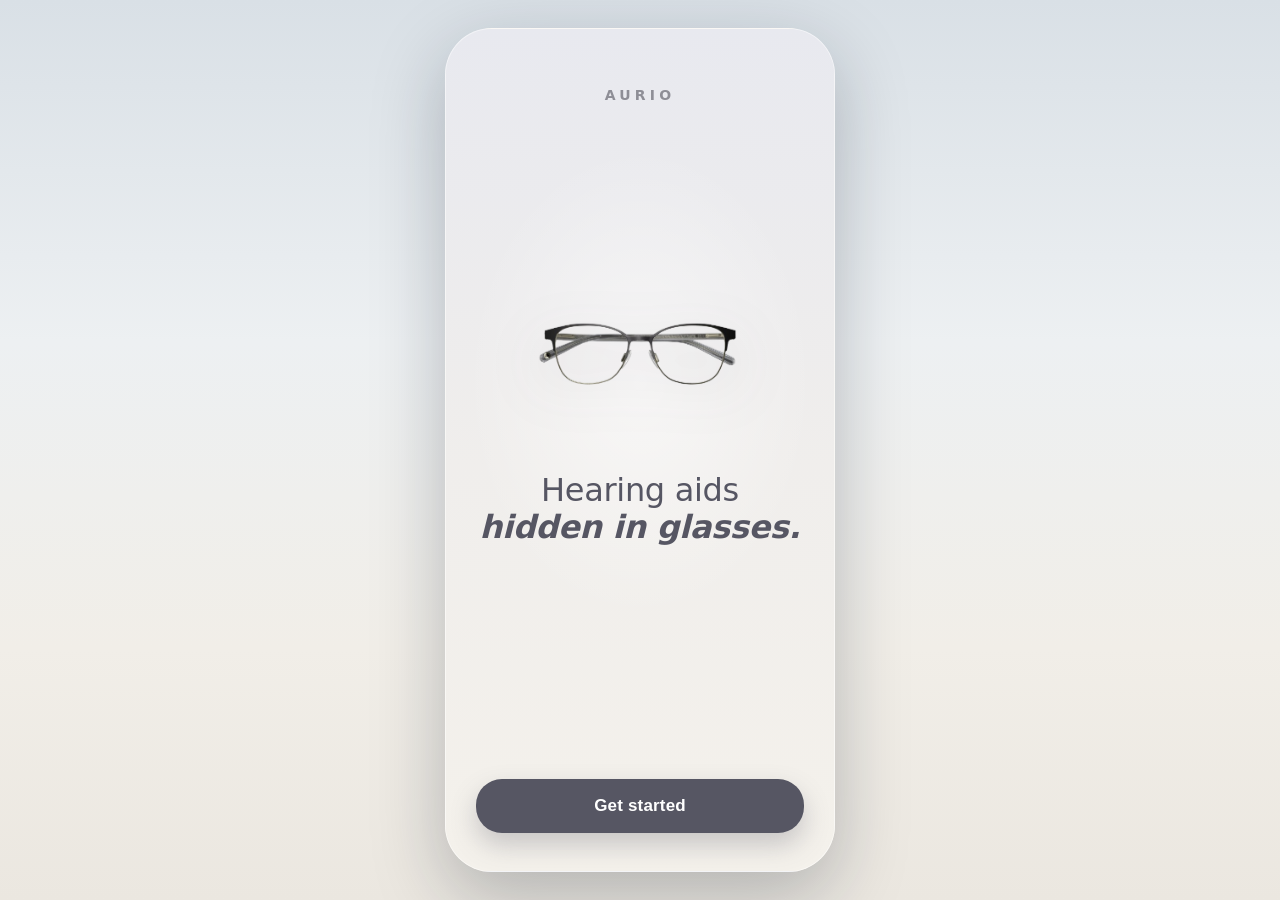
==== index.html @ 448149d7 "fix: trim volume-card tip text to the descriptive phrase Remove the level labels ('Lower volume —', " ====
<!doctype html>
<html lang="en">
<head>
  <meta charset="UTF-8" />
  <link rel="manifest" href="manifest.json">
  <meta name="viewport" content="width=device-width, initial-scale=1.0, maximum-scale=1.0, user-scalable=no, viewport-fit=cover">
  <meta name="apple-mobile-web-app-capable" content="yes">
  <meta name="apple-mobile-web-app-status-bar-style" content="black-translucent">
  <meta name="apple-mobile-web-app-title" content="Aurio">
  <link rel="apple-touch-icon" href="icon-180.png">
  <title>Aurio</title>
  <link rel="preload" as="image" href="启动页背景图.webp" fetchpriority="high">
  <link rel="preload" as="image" href="产品图.png" fetchpriority="high">
  <style>
    :root {
      --font-system: -apple-system, BlinkMacSystemFont, "SF Pro Text", "SF Pro Display", system-ui, sans-serif;
      --txt-dark: #18212d;
      --txt-soft: #6d7682;
      --card-bg: rgba(247, 248, 249, 0.78);
      --card-line: rgba(255, 255, 255, 0.58);
      --blue-main: #234d77;
      --blue-deep: #102b46;
      --track-bg: #cfd5dc;
      --dot-bg: #8b9cac;
      --warm-main: #c89e72;
      --warm-soft: #e6d3bf;
      --hero-accent: #7d94ab;
      --shadow-soft: 0 10px 28px rgba(17, 31, 47, 0.10);
      --shadow-thumb: 0 8px 20px rgba(16, 34, 55, 0.18);
      --card-surface: #fffefc;
      --card-radius: 20px;
      --card-border-c: rgba(40, 52, 74, 0.06);
      --shadow-card: 0 1px 2px rgba(28, 32, 42, 0.05), 0 16px 32px -18px rgba(40, 52, 74, 0.22);
      --seg-track: #e9e5df;
    }

    .safari-tip {
      position: fixed;
      top: 12px;
      left: 12px;
      right: 12px;
      z-index: 9999;
      padding: 12px 14px;
      border-radius: 12px;
      background: rgba(20, 24, 33, 0.92);
      color: #f5f7fb;
      display: none;
      align-items: flex-start;
      justify-content: space-between;
      gap: 12px;
      box-shadow: 0 10px 26px rgba(26, 26, 26, 0.28);
      backdrop-filter: blur(8px);
      -webkit-backdrop-filter: blur(8px);
    }

    .safari-tip.show {
      display: flex;
    }

    .safari-tip-text {
      font-size: 13px;
      line-height: 1.4;
      font-weight: 500;
    }

    .safari-tip-close {
      border: 0;
      background: transparent;
      color: #d8e3f7;
      font-size: 18px;
      line-height: 1;
      cursor: pointer;
      padding: 0;
      margin-top: -1px;
    }

    * {
      box-sizing: border-box;
      margin: 0;
      padding: 0;
      -webkit-tap-highlight-color: transparent;
    }

    html, body {
      width: 100%;
      height: 100%;
      overflow: hidden;
    }

    body {
      font-family: var(--font-system);
      background: linear-gradient(180deg, #d9e0e6 0%, #edf0f2 38%, #f1eee8 72%, #ebe7e0 100%);
      color: var(--txt-dark);
      display: grid;
      place-items: center;
    }

    /* ── iPhone 13 Pro frame 390×844 ── */
    .phone {
      width: 390px;
      height: 844px;
      border-radius: 47px;
      overflow: hidden;
      position: relative;
      isolation: isolate;
      border: 1px solid rgba(255, 255, 255, 0.46);
      --bg-base-top: #DDE2EB;
      --bg-base-mid: #F4F1EC;
      --bg-base-bottom: #F9F6F0;
      --bg-orb-a: rgba(194, 209, 235, 0.36);
      --bg-orb-b: rgba(244, 226, 198, 0.28);
      --bg-orb-a-x: 24%;
      --bg-orb-a-y: 7%;
      --bg-orb-b-x: 48%;
      --bg-orb-b-y: 66%;
      background: linear-gradient(180deg, var(--bg-base-top) 0%, var(--bg-base-mid) 44%, var(--bg-base-bottom) 100%);
      box-shadow: 0 24px 72px rgba(12, 24, 39, 0.26);
      display: grid;
      grid-template-rows: 1fr auto;
      transition: --bg-base-top 0.9s ease, --bg-base-mid 0.9s ease, --bg-base-bottom 0.9s ease, --bg-orb-a 0.9s ease, --bg-orb-b 0.9s ease, --bg-orb-a-x 0.9s ease, --bg-orb-a-y 0.9s ease, --bg-orb-b-x 0.9s ease, --bg-orb-b-y 0.9s ease;
    }

    .phone::before,
    .phone::after {
      content: "";
      position: absolute;
      inset: -22% -18%;
      pointer-events: none;
      z-index: 0;
      mix-blend-mode: screen;
    }

    .phone::before {
      background:
        radial-gradient(118% 70% at var(--bg-orb-a-x) var(--bg-orb-a-y), var(--bg-orb-a) 0%, rgba(255, 255, 255, 0) 62%),
        radial-gradient(104% 60% at 10% 8%, rgba(255, 255, 255, 0.40) 0%, rgba(255, 255, 255, 0) 58%);
      animation: bgFloatA 42s ease-in-out infinite alternate;
    }

    .phone::after {
      background: radial-gradient(132% 76% at var(--bg-orb-b-x) var(--bg-orb-b-y), var(--bg-orb-b) 0%, rgba(255, 255, 255, 0) 64%);
      animation: bgFloatB 52s ease-in-out infinite alternate;
    }

    .phone > * {
      position: relative;
      z-index: 1;
    }

    @property --bg-base-top { syntax: '<color>'; inherits: false; initial-value: #DDE2EB; }
    @property --bg-base-mid { syntax: '<color>'; inherits: false; initial-value: #F4F1EC; }
    @property --bg-base-bottom { syntax: '<color>'; inherits: false; initial-value: #F9F6F0; }
    @property --bg-orb-a { syntax: '<color>'; inherits: false; initial-value: rgba(194, 209, 235, 0.36); }
    @property --bg-orb-b { syntax: '<color>'; inherits: false; initial-value: rgba(244, 226, 198, 0.28); }
    @property --bg-orb-a-x { syntax: '<percentage>'; inherits: false; initial-value: 24%; }
    @property --bg-orb-a-y { syntax: '<percentage>'; inherits: false; initial-value: 7%; }
    @property --bg-orb-b-x { syntax: '<percentage>'; inherits: false; initial-value: 48%; }
    @property --bg-orb-b-y { syntax: '<percentage>'; inherits: false; initial-value: 66%; }
    @property --ring-angle { syntax: '<angle>'; inherits: false; initial-value: 0deg; }
    @property --page-base-gray { syntax: '<color>'; inherits: true; initial-value: #eceff3; }
    @property --page-tint-color { syntax: '<color>'; inherits: true; initial-value: rgba(219, 228, 238, 0.78); }
    @property --ai-c1 { syntax: '<color>'; inherits: false; initial-value: #4c7add; }
    @property --ai-c2 { syntax: '<color>'; inherits: false; initial-value: #8cb0e4; }
    @property --ai-c3 { syntax: '<color>'; inherits: false; initial-value: #cce6eb; }
    @property --breath-color { syntax: '<color>'; inherits: false; initial-value: #d8eaf0; }

    @keyframes bgFloatA {
      0% { transform: translate3d(0, 0, 0) scale(1); }
      50% { transform: translate3d(1.2%, 1.4%, 0) scale(1.03); }
      100% { transform: translate3d(-1.4%, 2%, 0) scale(1.05); }
    }

    @keyframes bgFloatB {
      0% { transform: translate3d(0, 0, 0) scale(1); }
      50% { transform: translate3d(-1.1%, 1.3%, 0) scale(1.03); }
      100% { transform: translate3d(1.4%, 2.1%, 0) scale(1.05); }
    }

    /* Hidden pages must not occupy grid rows */
    .phone > main.scroll[style*="display: none"],
    .phone > main.scroll.page-hidden {
      display: none !important;
    }

    /* ── Disconnect / Reconnect Overlay (Oura-style) ── */
    .disconnect-overlay {
      position: absolute;
      left: 0;
      right: 0;
      top: 0;
      bottom: 0;
      z-index: 120;
      display: flex;
      flex-direction: column;
      align-items: center;
      justify-content: center;
      padding: 0 40px;
      background: rgba(245, 242, 238, 0.88);
      backdrop-filter: blur(16px);
      -webkit-backdrop-filter: blur(16px);
      opacity: 0;
      visibility: hidden;
      pointer-events: none;
      transition: opacity 280ms ease, visibility 280ms ease;
    }
    .disconnect-overlay.active {
      opacity: 1;
      visibility: visible;
      pointer-events: auto;
    }

    /* icon */
    .disconnect-icon {
      width: 64px;
      height: 64px;
      margin-bottom: 28px;
      display: grid;
      place-items: center;
      position: relative;
    }
    .disconnect-icon svg {
      width: 54px;
      height: 54px;
      color: #b0aaa4;
      transition: color 280ms ease;
    }
    .disconnect-overlay[data-state="reconnecting"] .disconnect-icon svg {
      color: #c4a56e;
    }
    .disconnect-overlay[data-state="connected"] .disconnect-icon svg {
      color: #5a9e78;
    }
    /* swap bluetooth-off / bluetooth icons by state */
    .disconnect-icon .bt-on { display: none; }
    .disconnect-overlay[data-state="reconnecting"] .disconnect-icon .bt-off,
    .disconnect-overlay[data-state="connected"] .disconnect-icon .bt-off { display: none; }
    .disconnect-overlay[data-state="reconnecting"] .disconnect-icon .bt-on,
    .disconnect-overlay[data-state="connected"] .disconnect-icon .bt-on { display: block; }

    /* spinner ring around icon while reconnecting */
    .disconnect-spinner {
      position: absolute;
      inset: -6px;
      border-radius: 50%;
      border: 2.5px solid transparent;
      border-top-color: #c4a56e;
      opacity: 0;
      transition: opacity 200ms ease;
    }
    .disconnect-overlay[data-state="reconnecting"] .disconnect-spinner {
      opacity: 1;
      animation: dcSpin 1s linear infinite;
    }
    @keyframes dcSpin {
      to { transform: rotate(360deg); }
    }

    /* text */
    .disconnect-title {
      font-size: 20px;
      font-weight: 700;
      color: #1d1d1f;
      margin: 0 0 10px;
      letter-spacing: -0.02em;
      text-align: center;
      line-height: 1.25;
    }
    .disconnect-desc {
      font-size: 14px;
      color: #8a8a8e;
      margin: 0 0 36px;
      text-align: center;
      line-height: 1.55;
    }

    /* primary button */
    .disconnect-btn-primary {
      width: 100%;
      height: 50px;
      border: 0;
      border-radius: 25px;
      font-size: 16px;
      font-weight: 600;
      letter-spacing: -0.01em;
      cursor: pointer;
      background: #1d1d1f;
      color: #fff;
      transition: transform 160ms ease, background 280ms ease, opacity 280ms ease;
    }
    .disconnect-btn-primary:active {
      transform: scale(0.97);
    }
    .disconnect-overlay[data-state="reconnecting"] .disconnect-btn-primary {
      background: #c4a56e;
      cursor: default;
    }
    .disconnect-overlay[data-state="connected"] .disconnect-btn-primary {
      background: #5a9e78;
    }

    /* dismiss link */
    .disconnect-dismiss {
      margin-top: 16px;
      background: none;
      border: 0;
      font-size: 14px;
      color: #8a8a8e;
      cursor: pointer;
      padding: 8px 12px;
      letter-spacing: -0.01em;
    }
    .disconnect-dismiss:active {
      opacity: 0.5;
    }

    /* bg dimming */
    .phone > .status,
    .phone > main.scroll,
    .phone > .tabbar {
      transition: filter 280ms ease, opacity 280ms ease;
    }
    /* Disconnect mode: only disable cards, keep hero & tabbar active */
    .phone.disconnect-mode main.scroll .card,
    .phone.disconnect-mode main.scroll .media-status-banner,
    .phone.disconnect-mode main.scroll .media-section-tabs,
    .phone.disconnect-mode main.scroll .media-panel,
    .phone.disconnect-mode main.scroll .media-card {
      opacity: 0.30;
      pointer-events: none;
      user-select: none;
      transition: opacity 280ms ease;
    }

    /* ── Per-chip disconnected state ── */
    .chip.disconnected {
      background: rgba(255, 75, 58, 0.08);
      border-color: rgba(255, 75, 58, 0.28);
      box-shadow:
        inset 0 1px 0 rgba(255, 255, 255, 0.12),
        0 2px 10px rgba(255, 75, 58, 0.10);
      backdrop-filter: blur(12px) saturate(110%);
      -webkit-backdrop-filter: blur(12px) saturate(110%);
      color: rgba(180, 80, 70, 0.92);
      font-weight: 600;
    }
    .chip.disconnected .led {
      background: #FF4B3A;
      box-shadow: 0 0 0 4px rgba(255, 75, 58, 0.18);
      animation: ledBlink 1.4s ease-in-out infinite;
    }
    @keyframes ledBlink {
      0%, 100% { opacity: 1; }
      50% { opacity: 0.28; }
    }

    /* ── Per-chip connecting state ── */
    .chip.connecting {
      background: rgba(255, 255, 255, 0.82);
      border-color: transparent;
      box-shadow: 0 0 0 0.5px rgba(26,26,26,0.04);
      color: rgba(27, 46, 74, 0.72);
      font-weight: 600;
      position: relative;
    }
    .chip.connecting::before {
      display: none;
    }
    .chip.connecting .led {
      background: transparent;
      box-shadow: none;
      width: 12px;
      height: 12px;
      border: 2px solid rgba(201, 169, 110, 0.18);
      border-top-color: #565663;
      animation: ledSpin 0.8s linear infinite;
    }
    @keyframes ledSpin {
      to { transform: rotate(360deg); }
    }
    /* 异常态：隐藏 左/右 侧别标签，只保留 LED + 状态文字 */
    .chip.disconnected > span:nth-child(2),
    .chip.connecting > span:nth-child(2) {
      display: none;
    }
    @keyframes ringFlow {
      to { --ring-angle: 360deg; }
    }

    /* ── Combined status pill (shown when both ears are disconnected) ── */
    .conn-pill {
      display: none;
      margin: 14px auto 0;
      height: 32px;
      padding: 0 18px;
      border-radius: 18px;
      background: rgba(255, 75, 58, 0.08);
      border: 1px solid rgba(255, 75, 58, 0.28);
      box-shadow:
        inset 0 1px 0 rgba(255, 255, 255, 0.12),
        0 2px 10px rgba(255, 75, 58, 0.10);
      backdrop-filter: blur(12px) saturate(110%);
      -webkit-backdrop-filter: blur(12px) saturate(110%);
      align-items: center;
      justify-content: center;
      gap: 8px;
      font-size: 14px;
      font-weight: 600;
      letter-spacing: 0.01em;
      color: rgba(180, 80, 70, 0.92);
      position: relative;
      z-index: 1;
      transition: background 240ms ease, border-color 240ms ease,
                  color 240ms ease, box-shadow 240ms ease;
    }
    .conn-pill .conn-dot {
      width: 10px;
      height: 10px;
      border-radius: 50%;
      background: #FF4B3A;
      box-shadow: 0 0 0 5px rgba(255, 75, 58, 0.18);
      flex-shrink: 0;
      animation: ledBlink 1.4s ease-in-out infinite;
    }
    /* connecting state — swap to neutral surface + spinning ring */
    .conn-pill.connecting {
      background: rgba(255, 255, 255, 0.82);
      border-color: transparent;
      box-shadow: 0 0 0 0.5px rgba(26,26,26,0.04);
      color: rgba(27, 46, 74, 0.72);
    }
    .conn-pill.connecting .conn-dot {
      background: transparent;
      box-shadow: none;
      width: 12px;
      height: 12px;
      border: 2px solid rgba(201, 169, 110, 0.18);
      border-top-color: #565663;
      animation: ledSpin 0.8s linear infinite;
    }
    /* Both-disconnected: hide L/R chips, show single pill */
    .phone.both-disconnected .channels { display: none; }
    .phone.both-disconnected .conn-pill { display: inline-flex; }
    /* Once the CTA is tapped, the status pill / chip carries the spinner — hide the button */
    .phone.disconnect-mode .connect-cta.connecting { display: none; }

    /* ── Connect CTA — flat navy pill ── */
    .connect-cta {
      display: none;
      margin-top: 8px;
      padding: 0 32px;
      height: 40px;
      border: 0;
      border-radius: 20px;
      background: #565663;
      color: #fff;
      font-size: 14px;
      font-weight: 600;
      cursor: pointer;
      letter-spacing: 0.01em;
      align-items: center;
      justify-content: center;
      gap: 6px;
      box-shadow: none;
      position: relative;
      overflow: visible;
      transition: transform 160ms ease, opacity 200ms ease;
    }
    .connect-cta::before {
      content: '';
      position: absolute;
      inset: -3px;
      border-radius: 23px;
      padding: 3px;
      background: conic-gradient(
        from var(--ring-angle, 0deg),
        #6E6E7A, #B3A78F, #CDBFA6, #B3A78F, #6E6E7A, #565663, #6E6E7A
      );
      -webkit-mask:
        linear-gradient(#fff 0 0) content-box,
        linear-gradient(#fff 0 0);
      -webkit-mask-composite: xor;
      mask-composite: exclude;
      opacity: 0;
      pointer-events: none;
      transition: opacity 280ms ease;
    }
    .connect-cta:active {
      transform: scale(0.96);
      opacity: 0.82;
    }
    .connect-cta.connecting {
      cursor: default;
    }
    .connect-cta.connecting::before {
      opacity: 1;
      animation: ringFlow 2.4s linear infinite;
    }
    .phone.disconnect-mode .connect-cta {
      display: flex;
      width: fit-content;
      margin: 8px auto 0;
    }

    /* ── Status bar ── */
    .status {
      padding: 14px 24px 6px;
      display: flex;
      justify-content: space-between;
      align-items: center;
      font-size: 15px;
      font-weight: 600;
      letter-spacing: 0.3px;
      color: var(--status-color, #302c30);
      background: transparent;
      position: absolute;
      top: 0;
      left: 0;
      right: 0;
      z-index: 115;
      transition: color 360ms ease;
    }

    .status-right {
      display: flex;
      align-items: center;
      gap: 6px;
    }

    .sig {
      display: flex;
      align-items: flex-end;
      gap: 2px;
      height: 11px;
    }

    .sig i {
      width: 3px;
      border-radius: 1px;
      background: #2e2a2e;
    }

    .sig i:nth-child(1) { height: 4px; opacity: 0.55; }
    .sig i:nth-child(2) { height: 6px; opacity: 0.72; }
    .sig i:nth-child(3) { height: 8px; opacity: 0.86; }
    .sig i:nth-child(4) { height: 10px; }

    .wifi {
      width: 14px;
      height: 10px;
      border-radius: 50%;
      border: 2px solid #2e2a2e;
      border-right-color: transparent;
      border-bottom-color: transparent;
      border-left-color: transparent;
      transform: rotate(45deg);
      margin-top: -1px;
    }

    .battery {
      width: 28px;
      height: 13px;
      border-radius: 4px;
      border: 1.2px solid rgba(255,255,255,0.55);
      background: linear-gradient(180deg, rgba(255,255,255,0.38) 0%, rgba(255,255,255,0.13) 100%);
      box-shadow:
        0 1px 2px rgba(26,26,26,0.07),
        inset 0 1px 2px rgba(255,255,255,0.22),
        inset 0 -1px 2px rgba(26,26,26,0.04);
      backdrop-filter: blur(8px) saturate(160%);
      -webkit-backdrop-filter: blur(8px) saturate(160%);
      padding: 1.5px;
      position: relative;
      display: flex;
      align-items: center;
      justify-content: flex-start;
    }

    .battery::after {
      content: "";
      width: 2px;
      height: 5px;
      border-radius: 1px;
      background: rgba(255,255,255,0.7);
      position: absolute;
      right: -3px;
      top: 3px;
      box-shadow: 0 0 2px 0 rgba(26,26,26,0.10);
    }

    .battery i {
      display: block;
      width: 86%;
      height: 100%;
      border-radius: 2px;
      background: linear-gradient(90deg, #aeea8b 0%, #e6e6e6 100%);
      box-shadow: 0 0 2px 0 rgba(26,26,26,0.10);
    }

    /* ── Header ── */
    .hero {
      text-align: center;
      position: sticky;
      top: 0;
      padding: 40px 16px 18px;
      background: transparent;
      z-index: 10;
    }

    .hero h1 {
      font-size: 24px;
      line-height: 1.15;
      font-weight: 700;
      letter-spacing: 0;
      font-family: "Noto Serif", Georgia, "Songti SC", serif;
      color: var(--blue-deep);
      text-shadow: 0 1px 0 rgba(255, 255, 255, 0.35);
      position: relative;
      z-index: 1;
    }

    .channels {
      margin-top: 14px;
      display: flex;
      justify-content: center;
      gap: 16px;
      position: relative;
      z-index: 1;
    }

    .chip {
      height: 32px;
      min-width: 100px;
      border-radius: 18px;
      border: 1px solid rgba(255, 255, 255, 0.58);
      background: linear-gradient(180deg, rgba(255, 255, 255, 0.48) 0%, rgba(244, 247, 250, 0.18) 100%);
      backdrop-filter: blur(22px) saturate(150%);
      -webkit-backdrop-filter: blur(22px) saturate(150%);
      box-shadow:
        inset 0 1px 0 rgba(255, 255, 255, 0.7),
        inset 0 -1px 0 rgba(255, 255, 255, 0.16),
        0 8px 20px rgba(160, 171, 187, 0.14);
      display: inline-flex;
      align-items: center;
      justify-content: center;
      gap: 8px;
      font-size: 14px;
      line-height: 1;
      color: rgba(33, 47, 65, 0.92);
      padding: 0 16px;
      font-weight: 520;
    }

    .chip .led {
      width: 10px;
      height: 10px;
      border-radius: 50%;
      background: #20bd98;
      box-shadow: 0 0 0 5px rgba(32, 189, 152, 0.12);
      flex-shrink: 0;
    }

    /* ── Scrollable content ── */
    .scroll {
      overflow-y: auto;
      -webkit-overflow-scrolling: touch;
      scrollbar-width: none;
      padding: 0 16px 32px;
      display: grid;
      align-content: start;
      gap: 12px;
      --page-base-gray: #eceff3;
      --page-tint-color: rgba(219, 228, 238, 0.78);
      --hero-tint-height: 362px;
      --page-gradient-len: 240px;
      background: linear-gradient(180deg, transparent 0px, var(--page-base-gray) var(--page-gradient-len));
      position: relative;
      transition: --page-base-gray 0.9s ease;
    }

    .scroll::before {
      content: "";
      display: block;
      height: var(--hero-tint-height);
      margin: 0 -16px calc(var(--hero-tint-height) * -1);
      background: linear-gradient(180deg, var(--page-tint-color) 0%, color-mix(in srgb, var(--page-tint-color), transparent 68%) 70%, transparent 100%);
      pointer-events: none;
      transition: --page-tint-color 0.9s ease;
    }

    .scroll > * {
      position: relative;
      z-index: 1;
    }

    .scroll .hero {
      margin: 0 -16px;
    }

    .scroll::-webkit-scrollbar {
      width: 0;
      height: 0;
    }

    .scroll-end-spacer {
      display: none;
    }

    /* ── Media page ── (gap unified to 12px to match Volume / Noise) */
    #mediaPage {
      gap: 12px;
    }

    /* Status banner */
    .media-status-banner {
      display: flex;
      align-items: center;
      gap: 12px;
      padding: 14px 18px;
      border-radius: 14px;
      background: rgba(255, 255, 255, 0.78);
      border: 1px solid rgba(255, 255, 255, 0.6);
      box-shadow: 0 2px 8px rgba(26, 26, 26, 0.04);
      transition: background 300ms ease;
    }

    .media-status-dot {
      width: 10px;
      height: 10px;
      border-radius: 50%;
      flex-shrink: 0;
      background: #b0b6be;
      transition: background 300ms ease, box-shadow 300ms ease;
    }

    .media-status-dot.active-call {
      background: #34c759;
      box-shadow: 0 0 0 4px rgba(52, 199, 89, 0.16);
    }

    .media-status-dot.active-stream {
      background: #5e8fd4;
      box-shadow: 0 0 0 4px rgba(94, 143, 212, 0.16);
    }

    .media-status-text {
      font-size: 14px;
      font-weight: 600;
      color: var(--blue-deep);
      flex: 1;
    }

    .media-status-label {
      font-size: 12px;
      font-weight: 650;
      padding: 4px 10px;
      border-radius: 8px;
      letter-spacing: 0.02em;
      flex-shrink: 0;
    }

    .media-status-label.idle {
      background: rgba(176, 182, 190, 0.16);
      color: #8e8e93;
    }

    .media-status-label.call {
      background: rgba(52, 199, 89, 0.14);
      color: #248a3d;
    }

    .media-status-label.stream {
      background: rgba(94, 143, 212, 0.14);
      color: #3a6daa;
    }

    /* Tabs for media/call */
    .media-section-tabs {
      display: grid;
      grid-template-columns: 1fr 1fr;
      gap: 4px;
      background: var(--seg-track);
      border-radius: 16px;
      padding: 4px;
      box-shadow: inset 0 1px 3px rgba(40, 52, 74, 0.08);
    }

    .media-section-tab {
      border: 0;
      background: transparent;
      border-radius: 13px;
      padding: 10px 0;
      font-size: 15px;
      font-weight: 620;
      color: #566072;
      cursor: pointer;
      transition: all 200ms ease;
      position: relative;
    }

    .media-section-tab.active {
      background: #fff;
      color: var(--blue-deep);
      font-weight: 700;
      box-shadow: 0 2px 6px rgba(40, 52, 74, 0.14), 0 1px 2px rgba(40, 52, 74, 0.10);
    }

    /* Section panels */
    .media-panel {
      display: none;
    }

    .media-panel.active {
      display: grid;
      gap: 12px;
    }

    /* Transparency / compensation segmented controls */
    .media-card {
      background: var(--card-surface);
      border-radius: var(--card-radius);
      border: 1px solid var(--card-border-c);
      box-shadow: var(--shadow-card);
      padding: 16px 12px;
    }

    .media-card-title {
      font-size: 20px;
      font-weight: 700;
      letter-spacing: -0.2px;
      color: var(--blue-deep);
      margin: 0 0 14px;
    }

    .media-seg {
      display: grid;
      gap: 4px;
      background: var(--seg-track);
      border-radius: 16px;
      padding: 4px;
      margin: 0 -5px;
      box-shadow: inset 0 1px 3px rgba(40, 52, 74, 0.08);
    }

    .media-seg.four-col {
      grid-template-columns: repeat(4, 1fr);
    }

    .media-seg.five-col {
      grid-template-columns: repeat(5, 1fr);
    }

    .media-seg-btn {
      border: 0;
      border-radius: 13px;
      padding: 14px 4px;
      background: transparent;
      color: #566072;
      font-size: 15px;
      font-weight: 600;
      cursor: pointer;
      transition: background 280ms ease, color 280ms ease, box-shadow 280ms ease, transform 140ms ease;
      text-align: center;
      line-height: 1.2;
    }

    .media-seg-btn:active {
      transform: scale(0.96);
    }

    .media-seg-btn.active {
      background: #ffffff;
      color: var(--blue-deep);
      font-weight: 700;
      box-shadow: 0 2px 6px rgba(40, 52, 74, 0.14), 0 1px 2px rgba(40, 52, 74, 0.10);
    }

    .media-seg-labels {
      display: flex;
      justify-content: space-between;
      padding: 0 7px;
      margin-top: 6px;
    }

    .media-seg-labels span {
      font-size: 12px;
      color: #6a7280;
      font-weight: 550;
    }

    /* ── Media tone card (non-collapsible, compact) ── */
    .media-tone-card {
      padding: 0;
      background: var(--card-surface) !important;
      overflow: visible;
      border: 1px solid var(--card-border-c);
      backdrop-filter: none;
      -webkit-backdrop-filter: none;
    }

    .media-tone-card .card-head {
      padding: 16px 12px 0;
      display: flex;
      justify-content: space-between;
      align-items: center;
    }

    .media-tone-card .card-title {
      color: var(--blue-deep);
      font-size: 20px;
      line-height: 1;
      letter-spacing: -0.2px;
      margin: 0;
      font-weight: 700;
    }

    .media-tone-card .card-icon {
      background: #eff0f3;
      box-shadow: none;
      width: 34px;
      height: 34px;
      border: none;
      border-radius: 10px;
      display: inline-flex;
      align-items: center;
      justify-content: center;
      cursor: pointer;
    }

    .media-tone-card .merge-icon { display: none; }
    .media-tone-card.tone-split-active .split-icon-svg { display: none; }
    .media-tone-card.tone-split-active .merge-icon { display: block; }
    .media-tone-card.tone-split-active .card-icon {
      background: #DAE1EA;
    }

    .media-tone-card .tone-split-bar {
      display: none;
      margin: 2px 12px 8px;
      background: #f2f4f8;
      border-radius: 12px;
      padding: 3px;
      border: 1px solid #e6eaf1;
    }

    .media-tone-card.tone-split-active .tone-split-bar {
      display: grid;
      grid-template-columns: 1fr 1fr;
      gap: 3px;
    }

    .eq-wrap.media-eq-compact {
      min-height: 0;
      padding: 16px 14px 16px;
    }

    .eq-wrap.media-eq-compact svg {
      height: auto;
    }

    .eq-wrap.media-eq-compact .eq-labels {
      height: 28px;
      margin-top: 4px;
    }

    /* ── Cards ── */
    .card {
      background: var(--card-bg);
      border-radius: var(--card-radius);
      border: 1px solid var(--card-border-c);
      box-shadow: var(--shadow-card);
      backdrop-filter: blur(14px) saturate(130%);
      -webkit-backdrop-filter: blur(14px) saturate(130%);
    }

    .volume-card {
      margin-top: 6px;
      padding: 18px 16px 16px;
      background: var(--card-surface);
      backdrop-filter: none;
      -webkit-backdrop-filter: none;
    }

    .card-head {
      display: flex;
      justify-content: space-between;
      align-items: center;
    }

    .card-title {
      font-size: 20px;
      line-height: 1;
      letter-spacing: -0.2px;
      font-weight: 700;
      color: var(--blue-deep);
    }

    .card-icon {
      width: 32px;
      height: 32px;
      border-radius: 10px;
      border: 0;
      background: #eff0f3;
      display: grid;
      place-items: center;
      cursor: pointer;
      box-shadow: none;
    }

    .slider-glyph {
      width: 18px;
      height: 12px;
      position: relative;
    }

    .slider-glyph::before,
    .slider-glyph::after,
    .slider-glyph i {
      content: "";
      position: absolute;
      left: 0;
      right: 0;
      height: 3px;
      border-radius: 4px;
      background: #557091;
    }

    .slider-glyph::before { top: 0; }
    .slider-glyph i { top: 4.5px; }
    .slider-glyph::after { top: 9px; }

    .slider-glyph b,
    .slider-glyph em {
      position: absolute;
      width: 5px;
      height: 5px;
      border-radius: 50%;
      background: var(--blue-main);
    }

    .slider-glyph b { top: -1px; left: 2px; }
    .slider-glyph em { top: 3.5px; left: 9px; }

    /* ── Gauge ── */
    .gauge-zone {
      margin-top: 0;
      display: grid;
      justify-items: center;
    }

    .gauge {
      width: 280px;
      height: 148px;
      position: relative;
      overflow: visible;
      cursor: pointer;
    }

    .gauge svg {
      width: 100%;
      height: 100%;
      overflow: visible;
    }

    .gauge .base {
      fill: none;
      stroke: #dce2e8;
      stroke-width: 10;
      stroke-linecap: round;
      opacity: 0.45;
    }

    .gauge .arc {
      fill: none;
      stroke: url(#arcGradient);
      stroke-width: 10;
      stroke-linecap: round;
      transition: stroke-dashoffset 240ms ease;
    }

    .knob {
      width: 28px;
      height: 28px;
      border-radius: 50%;
      background: #fff;
      position: absolute;
      transform: translate(-50%, -50%);
      box-shadow: 0 1px 4px rgba(26,26,26,0.18), 0 0 0 1px rgba(26,26,26,0.04);
      transition: left 240ms ease, top 240ms ease, box-shadow 150ms ease, transform 150ms ease, width 200ms ease, height 200ms ease, border-radius 200ms ease;
      cursor: grab;
      z-index: 2;
    }

    .knob::after {
      content: '';
      position: absolute;
      inset: 4px;
      border-radius: 50%;
      background: var(--warm-main);
      transition: background 240ms ease, opacity 200ms ease;
    }

    .knob.muted {
      background: #fff;
      box-shadow: 0 1px 4px rgba(26,26,26,0.18), 0 0 0 1px rgba(26,26,26,0.04);
    }

    .knob.muted::after {
      background: #F3F3F3;
      opacity: 1;
    }

    .knob.pressed {
      box-shadow: 0 0 0 10px rgba(174, 180, 187, 0.32), 0 2px 8px rgba(72, 74, 77, 0.22);
      transform: translate(-50%, -50%) scale(1.12);
    }

    .knob.dragging {
      transition: box-shadow 150ms ease, transform 150ms ease;
      cursor: grabbing;
    }

    .volume-num {
      margin-top: -76px;
      font-family: -apple-system, BlinkMacSystemFont, "SF Pro Display", "PingFang SC", "Helvetica Neue", sans-serif;
      font-size: 56px;
      font-weight: 700;
      color: var(--blue-deep);
      line-height: 1;
      min-width: 1.6em;
      text-align: center;
      font-variant-numeric: tabular-nums;
      transition: font-size 200ms ease, color 200ms ease;
    }

    .volume-num.muted {
      font-family: -apple-system, BlinkMacSystemFont, "Segoe UI", Helvetica, Arial, sans-serif;
      font-size: 48px;
      color: #9EA3AD;
      font-weight: 800;
      letter-spacing: 2px;
    }

    .volume-level {
      margin-top: -4px;
      font-size: 13px;
      line-height: 1;
      color: #8e9199;
      font-weight: 500;
      letter-spacing: 0.3px;
    }

    .volume-tip {
      margin-top: 14px;
      font-size: 16px;
      line-height: 1.3;
      color: #4f6787;
      font-weight: 600;
      text-align: center;
    }

    /* ── Volume +/- buttons ── */
    .vol-actions {
      margin-top: 10px;
      display: flex;
      justify-content: center;
      gap: 56px;
    }

    .round-btn {
      width: 76px;
      border: 0;
      background: transparent;
      display: grid;
      justify-items: center;
      gap: 0;
      color: #7a787d;
      font-size: 14px;
      font-weight: 500;
      cursor: pointer;
      padding: 0;
    }

    .round-btn .disc {
      width: 76px;
      height: 76px;
      border-radius: 50%;
      background: rgba(239, 240, 243, 0.92);
      border: 1px solid rgba(225, 228, 234, 0.6);
      box-shadow: 0 2px 8px rgba(17, 31, 47, 0.06);
      position: relative;
      transition: box-shadow 120ms ease, transform 120ms ease, background 120ms ease;
    }

    .round-btn:active .disc {
      background: #e2e4e8;
      box-shadow: inset 0 1px 4px rgba(26,26,26,0.08);
      transform: scale(0.92);
    }

    .round-btn .disc::before,
    .round-btn .disc::after {
      content: "";
      position: absolute;
      left: 50%;
      top: 50%;
      transform: translate(-50%, -50%);
      width: 28px;
      height: 3px;
      border-radius: 999px;
      background: var(--btn-icon-color, #3a3f4a);
    }

    .round-btn.plus .disc::after {
      transform: translate(-50%, -50%) rotate(90deg);
    }

    /* ── Mute pill (inside gauge-zone) ── */
    .vol-mute-pill {
      display: inline-flex;
      align-items: center;
      justify-content: center;
      gap: 4px;
      margin-top: 10px;
      padding: 5px 14px 5px 10px;
      border: none;
      border-radius: 14px;
      background: rgba(26, 26, 26, 0.04);
      color: #8e9199;
      font-size: 13px;
      font-weight: 600;
      font-family: inherit;
      cursor: pointer;
      transition: background 180ms ease, color 180ms ease;
      letter-spacing: 0.02em;
    }
    .vol-mute-pill:active {
      background: rgba(26, 26, 26, 0.09);
    }
    .vol-mute-pill .mute-on-icon { display: none; }
    .vol-mute-pill .mute-off-icon { display: inline; }
    .vol-mute-pill.muted .mute-on-icon { display: inline; }
    .vol-mute-pill.muted .mute-off-icon { display: none; }
    .vol-mute-pill.muted {
      background: rgba(200, 60, 60, 0.09);
      color: #c04040;
    }
    /* Hide unified mute pill when in split mode */
    .volume-card.split-active .vol-mute-pill {
      display: none;
    }

    /* ── Muted state (unified arc) ── */
    .volume-card.muted .arc {
      opacity: 0.25;
    }
    .volume-card.muted .base {
      opacity: 0.5;
    }
    .volume-card.muted .knob {
      background: #fff;
      box-shadow: 0 1px 4px rgba(26,26,26,0.18), 0 0 0 1px rgba(26,26,26,0.04);
    }
    .volume-card.muted .knob::after {
      background: #F3F3F3;
      opacity: 1;
    }
    .volume-card.muted .volume-num {
      color: #9EA3AD;
    }
    .volume-card.muted .volume-tip {
      color: #b0b5bf;
    }

    /* ── Slider row: mute icon + track ── */
    .slider-row {
      display: flex;
      align-items: center;
      gap: 2px;
    }
    .slider-row .hslider-track {
      flex: 1;
      min-width: 0;
    }

    /* ── Split mute button (left of slider) ── */
    .split-mute-btn {
      width: 24px;
      height: 24px;
      border-radius: 50%;
      border: none;
      background: transparent;
      display: flex;
      align-items: center;
      justify-content: center;
      cursor: pointer;
      color: #8e9199;
      padding: 0;
      flex-shrink: 0;
      transition: color 180ms ease, transform 120ms ease;
      -webkit-tap-highlight-color: transparent;
    }
    .split-mute-btn:active {
      transform: scale(0.88);
    }
    .split-mute-btn .mute-on-icon { display: none; }
    .split-mute-btn .mute-off-icon { display: inline; }
    .split-mute-btn.muted .mute-on-icon { display: inline; }
    .split-mute-btn.muted .mute-off-icon { display: none; }
    .split-mute-btn.muted {
      background: transparent;
      color: #c04040;
    }

    /* ── Muted state (split bar) ── */
    .split-vol-ear.muted .hslider-fill {
      opacity: 0.2;
    }
    .split-vol-ear.muted .hslider-knob {
      opacity: 0.4;
    }
    .split-vol-ear.muted .hslider-dots span {
      opacity: 0.3;
    }

    /* ── Horizontal pill slider (C-style) for split view ── */
    .hslider-track {
      width: 100%;
      height: 44px;
      border-radius: 22px;
      position: relative;
      overflow: visible;
      cursor: pointer;
      touch-action: none;
      user-select: none;
      -webkit-user-select: none;
    }
    .hslider-clip {
      position: absolute;
      inset: 0;
      border-radius: 22px;
      background: #e8eaee;
      overflow: hidden;
    }
    .hslider-fill {
      position: absolute;
      left: 0; top: 0; bottom: 0;
      border-radius: 22px;
      background: linear-gradient(90deg, var(--slider-start, rgba(33,55,86,0.9)) 0%, var(--slider-end, rgba(33,55,86,0.5)) 100%);
      transition: width 260ms cubic-bezier(0.2, 1, 0.3, 1);
      overflow: hidden;
      z-index: 2;
    }
    .hslider-dots {
      position: absolute;
      left: 22px;
      right: 22px;
      top: 50%;
      transform: translateY(-50%);
      display: flex;
      justify-content: space-between;
      z-index: 1;
      pointer-events: none;
    }
    .hslider-dots span {
      width: 5px;
      height: 5px;
      border-radius: 50%;
      background: rgba(26, 26, 26, 0.10);
      flex-shrink: 0;
    }
    .hslider-knob {
      position: absolute;
      top: 50%;
      width: 36px;
      height: 36px;
      border-radius: 50%;
      background: #fff;
      transform: translateY(-50%);
      box-shadow: 0 2px 6px rgba(26, 26, 26, 0.15), 0 0 0 0.5px rgba(26, 26, 26, 0.04);
      display: grid;
      place-items: center;
      z-index: 3;
      cursor: grab;
      transition: left 260ms cubic-bezier(0.2, 1, 0.3, 1),
                  box-shadow 200ms cubic-bezier(0.2, 1, 0.3, 1),
                  transform 300ms cubic-bezier(0.34, 1.56, 0.64, 1);
      font-size: 15px;
      font-weight: 700;
      color: var(--blue-deep, #183b5f);
      font-variant-numeric: tabular-nums;
    }
    .hslider-knob.pressed {
      box-shadow: 0 0 0 8px rgba(174, 180, 187, 0.22), 0 3px 12px rgba(26, 26, 26, 0.12);
      transform: translateY(-50%) scale(1.10);
      cursor: grabbing;
      transition: left 0ms,
                  box-shadow 120ms cubic-bezier(0.2, 1, 0.3, 1),
                  transform 200ms cubic-bezier(0.34, 1.56, 0.64, 1);
    }
    .hslider-knob .mute-icon {
      width: 18px;
      height: 18px;
    }
    /* ── Tone card (reference style) ── */
    .tone-card {
      padding: 0;
      background: #ffffff;
      min-height: 0;
      margin-bottom: 8px;
    }

    .tone-card.collapsed {
      overflow: hidden;
      min-height: 52px;
    }

    .tone-card:not(.collapsed) {
      min-height: 450px;
    }

    .tone-card.tone-split-active:not(.collapsed) {
      min-height: 510px;
    }

    .tone-card .card-head {
      padding: 20px 18px 12px;
      display: flex;
      justify-content: space-between;
      align-items: flex-start;
      gap: 12px;
    }

    .tone-card.collapsed .card-head {
      padding: 16px 18px;
      align-items: center;
    }

    .tone-card .card-title {
      color: #1f1f23;
      font-size: 18px;
      line-height: 1;
      letter-spacing: -0.2px;
      margin: 0;
      font-weight: 600;
    }

    .tone-head-copy {
      display: flex;
      flex-direction: column;
      gap: 0;
    }

    .tone-head-actions {
      display: flex;
      align-items: center;
      gap: 0;
    }

    .tone-split-btn .merge-icon { display: none; }
    .tone-card.tone-split-active .tone-split-btn .split-icon-svg { display: none; }
    .tone-card.tone-split-active .tone-split-btn .merge-icon { display: block; }
    .tone-card.tone-split-active .tone-split-btn {
      background: #DAE1EA;
    }

    .tone-split-btn {
      width: 34px;
      height: 34px;
      border: none;
      border-radius: 10px;
      background: #eff0f3;
      display: inline-flex;
      align-items: center;
      justify-content: center;
      cursor: pointer;
    }

    .tone-card .card-icon {
      background: #eff0f3;
      box-shadow: none;
    }

    .tone-card .card-icon svg {
      stroke: #6d7382;
    }

    .tone-icon-chevron {
      display: block;
      transition: transform 380ms cubic-bezier(0.22, 1, 0.36, 1);
    }

    .tone-card:not(.collapsed) .tone-icon-chevron { transform: rotate(180deg); }
    .tone-card.collapsed .tone-icon-chevron { transform: rotate(0deg); }

    .tone-body {
      overflow: visible;
      max-height: 1200px;
      min-height: 280px;
      opacity: 1;
      transform: translateY(0) scale(1);
      filter: blur(0);
      transition: max-height 380ms cubic-bezier(0.22, 1, 0.36, 1), opacity 380ms cubic-bezier(0.22, 1, 0.36, 1), transform 380ms cubic-bezier(0.22, 1, 0.36, 1), filter 320ms ease;
      will-change: max-height, opacity, transform, filter;
      backface-visibility: hidden;
    }

    .tone-card.collapsed .tone-body {
      max-height: 0;
      min-height: 0;
      overflow: hidden;
      opacity: 0;
      transform: translateY(-10px) scale(0.985);
      filter: blur(6px);
    }

    @media (prefers-reduced-motion: reduce) {
      .tone-icon-chevron,
      .tone-body {
        transition: none;
        transform: none;
        filter: none;
      }
    }

    .eq-wrap {
      padding: 8px 14px 12px;
      min-height: 300px;
    }

    .tone-split-bar {
      display: none;
      margin: 2px 18px 8px;
      background: #f2f4f8;
      border-radius: 12px;
      padding: 3px;
      border: 1px solid #e6eaf1;
    }

    .tone-card.tone-split-active .tone-split-bar {
      display: grid;
      grid-template-columns: 1fr 1fr;
      gap: 3px;
    }

    .tone-ear-tab {
      height: 34px;
      border: 0;
      border-radius: 10px;
      background: transparent;
      color: #6d7382;
      font-size: 14px;
      font-weight: 700;
      cursor: pointer;
      font-family: inherit;
      transition: background 140ms ease, color 140ms ease;
    }

    .tone-ear-tab.active {
      background: #ffffff;
      color: var(--txt-dark);
      box-shadow: 0 1px 4px rgba(36, 47, 60, 0.12);
    }

    .tone-ear-tab.active.ear-left {
      color: var(--txt-dark);
      box-shadow: 0 1px 4px rgba(36, 47, 60, 0.12);
    }

    .tone-ear-tab.active.ear-right {
      color: var(--txt-dark);
      box-shadow: 0 1px 4px rgba(36, 47, 60, 0.12);
    }

    #eqCurveSvg,
    #mediaEqSvg {
      display: block;
      width: 100%;
      height: 300px;
      overflow: visible;
      margin: 0;
    }

    .eq-guideline {
      stroke: #ccd5e2;
      stroke-width: 1.5;
    }

    .eq-curve-line {
      fill: none;
      stroke: #6d84ae;
      stroke-width: 4;
      stroke-linecap: round;
      stroke-linejoin: round;
    }

    .eq-curve-fill {
      fill: url(#eqFillGradient);
    }

    .eq-pt {
      cursor: grab;
      fill: #6d84ae;
      stroke: #fff;
      stroke-width: 8;
      paint-order: stroke fill;
      filter: drop-shadow(0 2px 6px rgba(26, 26, 26, 0.15));
      transform-box: fill-box;
      transform-origin: center;
      transition: filter 150ms ease, transform 150ms ease;
    }

    .eq-pt:active {
      cursor: grabbing;
    }

    .eq-pt.pressed {
      filter: drop-shadow(0 3px 12px rgba(26, 26, 26, 0.12));
      transform: scale(1.12);
    }

    .eq-halo {
      fill: rgba(174, 180, 187, 0.22);
      stroke: none;
      opacity: 0;
      transition: r 200ms cubic-bezier(0.34, 1.56, 0.64, 1),
                  opacity 180ms ease;
      pointer-events: none;
    }

    .eq-halo.active {
      opacity: 1;
    }

    .eq-level-pop {
      font-size: 20px;
      font-weight: 800;
      fill: #2f4a6b;
      text-anchor: middle;
      opacity: 0.6;
      transition: opacity 140ms ease;
      font-variant-numeric: tabular-nums;
      pointer-events: none;
      font-family: -apple-system, BlinkMacSystemFont, "Segoe UI", Helvetica, Arial, sans-serif;
    }

    .eq-level-pop.active {
      opacity: 1;
    }

    .eq-labels {
      position: relative;
      height: 76px;
      margin-top: -10px;
      padding: 0;
    }

    .eq-labels span {
      position: absolute;
      top: 0;
      font-size: 14px;
      line-height: 20px;
      font-weight: 600;
      color: #6a7a9b;
      letter-spacing: 0;
      white-space: nowrap;
      transform: translateX(-50%);
    }

    .eq-labels span:nth-child(1) { left: 5%; }
    .eq-labels span:nth-child(2) { left: 50%; }
    .eq-labels span:nth-child(3) { left: 95%; }

    .eq-labels .tone-split-btn {
      position: absolute;
      left: 95%;
      top: 28px;
      transform: translateX(-50%);
    }

    /* ── Tone action buttons ── */
    .tone-actions {
      display: flex;
      gap: 10px;
      margin-top: -12px;
      padding: 12px 18px 14px;
    }

    .tone-reset-btn,
    .tone-fav-btn {
      flex: 1;
      height: 44px;
      border-radius: 10px;
      border: none;
      font-size: 15px;
      font-weight: 600;
      cursor: pointer;
      transition: opacity 120ms ease, background 120ms ease;
      font-family: inherit;
    }

    .tone-reset-btn:active,
    .tone-fav-btn:active {
      opacity: 0.65;
    }

    .tone-reset-btn {
      background: #f2f2f7;
      color: #3d5a82;
      box-shadow: inset 0 1px 0 rgba(255,255,255,0.6), inset 0 -1px 0 rgba(36,47,60,0.02);
    }

    .tone-reset-btn:hover {
      background: #ebebf0;
    }

    .tone-fav-btn {
      background: #2f4a6b;
      color: #ffffff;
      box-shadow: 0 2px 8px rgba(47,74,107,0.15);
    }

    .tone-fav-btn:hover {
      background: #3d5a82;
    }

    .tone-fav-btn.saved {
      background: #34c759;
      box-shadow: 0 2px 8px rgba(52,199,89,0.25);
    }

    .tone-list {
      margin-top: 16px;
      display: grid;
      gap: 24px;
    }

    .tone-row {
      display: grid;
      grid-template-columns: 28px 1fr 28px;
      gap: 10px;
      align-items: center;
    }

    .tone-name {
      font-size: 16px;
      line-height: 1;
      color: #4f6787;
      font-weight: 700;
    }

    .tone-num {
      width: 28px;
      text-align: right;
      font-size: 16px;
      line-height: 1;
      color: #302c30;
      font-weight: 600;
    }

    .track {
      position: relative;
      height: 18px;
      display: grid;
      align-items: center;
    }

    .dots {
      position: absolute;
      left: 0;
      right: 0;
      top: 50%;
      transform: translateY(-50%);
      display: flex;
      justify-content: space-evenly;
      pointer-events: none;
      z-index: 0;
    }

    .dots i {
      width: 5px;
      height: 5px;
      border-radius: 50%;
      background: var(--dot-bg);
      opacity: 0.8;
    }

    input[type="range"] {
      -webkit-appearance: none;
      appearance: none;
      width: 100%;
      height: 12px;
      border-radius: 999px;
      outline: none;
      background: linear-gradient(90deg, var(--blue-main) var(--pct), var(--track-bg) var(--pct));
      position: relative;
      z-index: 1;
    }

    input[type="range"]::-webkit-slider-thumb {
      -webkit-appearance: none;
      appearance: none;
      width: 28px;
      height: 28px;
      border-radius: 50%;
      border: 3px solid #f4f6f8;
      background: var(--blue-deep);
      box-shadow: 0 0 0 4px rgba(176, 181, 188, 0.44), var(--shadow-thumb);
      cursor: pointer;
      transition: box-shadow 150ms ease, transform 150ms ease;
    }

    input[type="range"]:active::-webkit-slider-thumb {
      box-shadow: 0 0 0 14px rgba(176, 181, 188, 0.38), var(--shadow-thumb);
      transform: scale(1.1);
    }

    .collapse-toggle {
      display: none;
    }

    /* ── Split L/R mode ── */
    .split-view { display: none; }
    .card.split-active .unified-view { display: none; }
    .card.split-active .split-view { display: block; }

    /* merge icon (replaces split when active) */
    .merge-icon { display: none; }
    .card.split-active .split-icon-svg { display: none; }
    .card.split-active .merge-icon { display: block; }
    .card.split-active .card-icon {
      background: #DAE1EA;
    }

    /* Volume card transition motion */
    .volume-stage {
      position: relative;
      margin-top: 0;
      transition: height 380ms cubic-bezier(0.22, 1, 0.36, 1);
      overflow: visible;
    }

    .volume-stage .unified-view,
    .volume-stage .split-view {
      display: block !important;
      transition: opacity 380ms cubic-bezier(0.22, 1, 0.36, 1), transform 380ms cubic-bezier(0.22, 1, 0.36, 1), filter 320ms ease;
      will-change: opacity, transform, filter;
      backface-visibility: hidden;
    }

    .volume-stage .unified-view {
      position: relative;
      z-index: 2;
      opacity: 1;
      transform: translateY(0) scale(1);
      filter: blur(0);
      pointer-events: auto;
    }

    .volume-stage .split-view {
      position: absolute;
      inset: 0;
      z-index: 1;
      opacity: 0;
      transform: translateY(16px) scale(0.985);
      filter: blur(6px);
      pointer-events: none;
    }

    .volume-card.split-active .volume-stage .unified-view {
      opacity: 0;
      transform: translateY(-10px) scale(0.985);
      filter: blur(6px);
      pointer-events: none;
    }

    .volume-card.split-active .volume-stage .split-view {
      opacity: 1;
      transform: translateY(0) scale(1);
      filter: blur(0);
      pointer-events: auto;
      z-index: 2;
    }

    @media (prefers-reduced-motion: reduce) {
      .volume-stage .unified-view,
      .volume-stage .split-view {
        transition: none;
        transform: none;
        filter: none;
      }
    }

    /* ── Ear badge (circular 左/右) ── */
    .ear-badge {
      width: 30px;
      height: 30px;
      border-radius: 50%;
      display: grid;
      place-items: center;
      font-size: 14px;
      font-weight: 700;
      color: #fff;
      flex-shrink: 0;
    }

    .ear-badge.left {
      background: #4a7ec2;
    }

    .ear-badge.right {
      background: #d96b56;
    }

    /* ── Split volume: stacked vertical (C-style) ── */
    .split-vol-stack {
      display: flex;
      flex-direction: column;
      gap: 14px;
      margin-top: 4px;
      padding-bottom: 16px;
      position: relative;
    }

    .split-vol-ear {
      display: flex;
      flex-direction: column;
      gap: 6px;
      padding: 0;
    }

    .split-vol-ear:last-child {
      margin-bottom: 0;
    }

    /* Refined ear label: colored dot + text */
    .ear-label {
      display: flex;
      align-items: center;
      gap: 5px;
      font-size: 14px;
      font-weight: 600;
      color: var(--txt-soft);
      letter-spacing: 0.03em;
    }

    .ear-dot {
      width: 8px;
      height: 8px;
      border-radius: 50%;
      flex-shrink: 0;
    }

    .ear-label.left .ear-dot {
      background: #5B8FC9;
    }

    .ear-label.right .ear-dot {
      background: #D4926A;
    }

    /* Hide old split volume elements */
    .split-vol-num { display: none; }
    .split-vol-level { display: none; }
    .split-slider-wrap { display: none; }

    .split-slider-wrap input[type="range"]::-webkit-slider-thumb {
      width: 20px;
      height: 20px;
      border-radius: 50%;
      background: #fff;
      border: none;
      box-shadow: 0 1px 4px rgba(26, 26, 26, 0.18), 0 0 0 0.5px rgba(26, 26, 26, 0.04);
      cursor: pointer;
    }

    .split-slider-wrap input[type="range"]:active::-webkit-slider-thumb {
      transform: scale(1.12);
      box-shadow: 0 2px 8px rgba(26, 26, 26, 0.22), 0 0 0 0.5px rgba(26, 26, 26, 0.04);
    }

    /* ── Split tone: stacked full-width ── */
    .split-tone-stack {
      display: grid;
      gap: 28px;
      margin-top: 16px;
    }

    .split-tone-ear {
      display: grid;
      gap: 18px;
    }

    .split-tone-ear .ear-badge {
      margin-bottom: 0;
    }

    /* Hide tabbar while splash is showing */
    .phone:has(.splash-overlay.active) .tabbar { display: none; }

    /* ── Tab bar – modern floating ── */
    .tabbar {
      border-top: none;
      border-radius: 0;
      margin: 0;
      background: rgba(255, 255, 255, 0.92);
      backdrop-filter: blur(24px) saturate(140%);
      -webkit-backdrop-filter: blur(24px) saturate(140%);
      padding: 6px 6px calc(6px + env(safe-area-inset-bottom));
      display: grid;
      grid-template-columns: repeat(3, 1fr);
      align-items: center;
      gap: 4px;
      position: relative;
      box-shadow: none;
    }

    .tab {
      border: 0;
      background: transparent;
      display: flex;
      flex-direction: column;
      align-items: center;
      justify-content: center;
      gap: 3px;
      color: rgba(100, 108, 120, 0.7);
      cursor: pointer;
      font-size: 10px;
      line-height: 1;
      font-weight: 600;
      letter-spacing: 0.02em;
      position: relative;
      z-index: 1;
      padding: 6px 0 4px;
      border-radius: 14px;
      transition: color 240ms cubic-bezier(0.22, 1, 0.36, 1),
                  background 240ms cubic-bezier(0.22, 1, 0.36, 1);
      -webkit-tap-highlight-color: transparent;
    }

    .tab .icon-bg {
      width: auto;
      height: auto;
      border-radius: 0;
      display: grid;
      place-items: center;
      color: inherit;
      background: none !important;
      box-shadow: none !important;
      transition: transform 280ms cubic-bezier(0.34, 1.56, 0.64, 1);
    }

    .tab.active {
      color: var(--blue-main);
      background: rgba(35, 77, 119, 0.08);
    }

    .tab.active .icon-bg {
      background: none !important;
      box-shadow: none !important;
      transform: scale(1.08);
    }

    .tab svg {
      width: 22px;
      height: 22px;
      stroke: currentColor;
      fill: none;
      stroke-width: 1.8;
      stroke-linecap: round;
      stroke-linejoin: round;
      opacity: 1;
      transition: opacity 200ms ease;
    }

    .tab:not(.active) svg {
      opacity: 0.65;
    }

    /* ── Noise Reduction Page ── */

    /* Program card */
    .program-card {
      padding: 16px 16px;
      background: var(--card-surface);
      backdrop-filter: none;
      -webkit-backdrop-filter: none;
    }

    .program-row {
      display: flex;
      align-items: center;
      gap: 14px;
      cursor: pointer;
    }

    .program-icon {
      flex-shrink: 0;
      line-height: 0;
    }

    .program-icon svg {
      width: 44px;
      height: 44px;
    }

    .program-mode-svg {
      border-radius: 11px;
      display: block;
    }

    .program-mode-svg rect {
      fill: transparent;
    }

    .program-mode-svg.mode-1 {
      background: radial-gradient(circle at 50% 50%, #a79a8d 0%, #c3c7d2 100%);
    }

    .program-mode-svg.mode-2 {
      background: radial-gradient(circle at 50% 50%, #3bb3b3 0%, #88d2d3 50%, #d6f1f2 100%);
    }

    .program-mode-svg.mode-4 {
      background: radial-gradient(circle at 50% 50%, #fca93f 0%, #f8c57e 50%, #f3e2bc 100%);
    }

    .program-icon .program-mode-svg {
      width: 44px;
      height: 44px;
    }

    .program-label {
      flex: 1;
      font-size: 17px;
      font-weight: 600;
      color: var(--blue-deep);
    }

    .program-chevron {
      flex-shrink: 0;
      opacity: 0.55;
      color: var(--blue-main);
      transition: transform 250ms ease;
    }

    .program-card.dropdown-open .program-chevron {
      transform: rotate(90deg);
    }

    .program-dropdown {
      display: flex;
      flex-direction: column;
      overflow: hidden;
      max-height: 0;
      opacity: 0;
      transition: max-height 300ms cubic-bezier(0.4, 0, 0.2, 1), opacity 200ms ease, margin-top 200ms ease;
      margin-top: 0;
    }

    /* 下拉视觉顺序（Figma）：智能 → 日常通用 → 对话聚焦 → 户外出行 */
    .program-dropdown-item--auto { order: 0; }
    .program-group-label { order: 1; }
    .program-dropdown-item--sub[data-program="1"] { order: 2; }
    .program-dropdown-item--sub[data-program="4"] { order: 3; }
    .program-dropdown-item--sub[data-program="2"] { order: 4; }

    .program-card.dropdown-open .program-dropdown {
      max-height: 400px;
      opacity: 1;
      margin-top: 12px;
      padding-top: 2px;
    }

    .program-dropdown-item {
      display: flex;
      align-items: center;
      gap: 12px;
      padding: 10px 4px;
      border-radius: 10px;
      cursor: pointer;
      transition: background 150ms ease;
    }

    .program-dropdown-item:hover {
      background: rgba(35, 77, 119, 0.08);
    }

    .program-dropdown-item + .program-dropdown-item {
      border-top: 1px solid rgba(16, 34, 55, 0.05);
    }

    .program-dropdown-icon {
      flex-shrink: 0;
      line-height: 0;
    }

    .program-dropdown-icon svg {
      width: 36px;
      height: 36px;
    }

    .program-dropdown-icon .program-mode-svg {
      width: 36px;
      height: 36px;
    }

    .program-dropdown-label {
      flex: 1;
      font-size: 15px;
      font-weight: 500;
      color: var(--blue-deep);
    }

    .program-check {
      flex-shrink: 0;
      opacity: 0;
      transition: opacity 150ms ease;
    }

    .program-dropdown-item.active .program-check {
      opacity: 1;
    }

    /* ── 智能程序（自动程序） ── */
    .program-mode-svg.mode-auto {
      --ai-c1: #4c7add;
      --ai-c2: #8cb0e4;
      --ai-c3: #cce6eb;
      --breath-color: #d8eaf0;
      background: radial-gradient(circle at 50% 50%, var(--ai-c1) 0%, var(--ai-c2) 50%, var(--ai-c3) 100%);
      transition: --ai-c1 0.9s ease, --ai-c2 0.9s ease, --ai-c3 0.9s ease, --breath-color 0.9s ease;
    }

    /* 收起态：主标题 + 动态子标签 */
    .program-text {
      flex: 1;
      display: flex;
      flex-direction: column;
      min-width: 0;
    }

    .program-text .program-label {
      flex: none;
    }

    .program-sub {
      font-size: 12px;
      font-weight: 600;
      color: var(--blue-main);
      margin-top: 2px;
      letter-spacing: 0.02em;
    }

    .program-sub[hidden] {
      display: none;
    }

    .program-sub.sub-pulse {
      animation: subPulse 500ms ease;
    }

    @keyframes subPulse {
      0%   { opacity: 0.45; }
      100% { opacity: 1; }
    }

    /* 自动模式：图标背景外圈呼吸光圈 */
    .program-card.auto-active .program-icon .program-mode-svg {
      animation: autoBreath 4.2s ease-in-out infinite;
    }

    @keyframes autoBreath {
      0%, 100% { box-shadow: 0 0 0 0   transparent; }
      50%      { box-shadow: 0 0 0 5px color-mix(in srgb, var(--breath-color), transparent 10%); }
    }

    /* 下拉：智能程序置顶突出大卡（未选中＝中性，仅保留层级感） */
    .program-dropdown-item--auto {
      align-items: flex-start;
      padding: 12px 12px;
      margin-bottom: 6px;
      border-radius: 14px;
      background: rgba(16, 34, 55, 0.03);
      border: 1px solid rgba(16, 34, 55, 0.10);
    }

    /* 选中智能程序时才出现蓝色高亮（配合对勾） */
    .program-dropdown-item--auto.active {
      background: rgba(201, 228, 255, 0.10);
      border-color: rgba(35, 77, 119, 0.30);
    }

    .program-dropdown-text {
      flex: 1;
      display: flex;
      flex-direction: column;
      min-width: 0;
    }

    .program-dropdown-item--auto .program-dropdown-label {
      font-size: 16px;
      font-weight: 650;
    }

    .program-dropdown-desc {
      font-size: 12px;
      font-weight: 500;
      color: var(--txt-soft);
      margin-top: 2px;
    }

    .program-dropdown-item--auto .program-check {
      align-self: center;
    }

    /* 分组标题 */
    .program-group-label {
      font-size: 12px;
      font-weight: 600;
      color: var(--txt-soft);
      letter-spacing: 0.04em;
      padding: 4px 4px 2px;
    }

    .program-group-label + .program-dropdown-item {
      border-top: 0;
    }

    /* 自动模式下：当前子场景高亮 */
    .program-dropdown-item--sub.is-current {
      background: rgba(35, 77, 119, 0.08);
    }

    /* NR card common */
    .nr-card {
      padding: 16px 12px;
      background: var(--card-surface);
      backdrop-filter: none;
      -webkit-backdrop-filter: none;
    }

    .nr-card-head {
      display: flex;
      justify-content: space-between;
      align-items: center;
      margin-bottom: 14px;
    }

    .nr-head-right {
      display: flex;
      align-items: center;
      gap: 8px;
    }

    .help-btn {
      width: 24px;
      height: 24px;
      border-radius: 50%;
      border: 1px solid rgba(35, 77, 119, 0.18);
      background: rgba(35, 77, 119, 0.08);
      color: var(--blue-main);
      font-size: 13px;
      font-weight: 700;
      display: grid;
      place-items: center;
      cursor: pointer;
      flex-shrink: 0;
      line-height: 1;
      padding: 0;
      box-shadow: inset 0 1px 0 rgba(255,255,255,0.72), 0 3px 8px rgba(16, 34, 55, 0.06);
    }

    /* Voice focus 2×2 grid */
    .focus-grid {
      display: grid;
      grid-template-columns: 1fr 1fr;
      gap: 8px;
      margin: 0 -5px;
    }

    .focus-btn {
      display: flex;
      flex-direction: column;
      align-items: center;
      justify-content: center;
      gap: 8px;
      min-height: 86px;
      padding: 14px 12px;
      border: 1px solid rgba(40, 52, 74, 0.05);
      border-radius: 18px;
      position: relative;
      overflow: hidden;
      background: #f2efea;
      color: #46505f;
      font-size: 15px;
      font-weight: 600;
      cursor: pointer;
      transition: all 200ms ease;
      box-shadow: none;
    }

    .focus-btn::before,
    .focus-btn::after {
      content: "";
      position: absolute;
      inset: 0;
      border-radius: inherit;
      pointer-events: none;
      opacity: 0;
      transition: opacity 260ms ease;
    }

    .focus-btn > * {
      position: relative;
      z-index: 1;
    }

    .focus-btn:active {
      transform: scale(0.97);
    }

    .focus-btn.active {
      background: #183b5f;
      color: rgba(255,255,255,0.98);
      box-shadow: 0 10px 20px rgba(136, 145, 157, 0.16);
      text-shadow: 0 1px 2px rgba(60, 67, 78, 0.18);
    }

    .focus-btn.active::before {
      opacity: 1;
    }

    .focus-btn.active::after {
      opacity: 1;
    }

    .focus-btn[data-focus="omni"].active {
      background: linear-gradient(140deg, #667d9e 0%, #7f95b4 52%, #9baece 100%);
      color: rgba(255,255,255,0.98);
    }

    .focus-btn[data-focus="omni"].active::before {
      background:
          radial-gradient(circle at 50% 22%, rgba(237, 246, 255, 0.34) 0 12%, rgba(237, 246, 255, 0) 13%),
          radial-gradient(circle at 72% 64%, rgba(208, 227, 249, 0.30) 0 14%, rgba(208, 227, 249, 0) 15%),
          radial-gradient(circle at 28% 64%, rgba(186, 211, 240, 0.30) 0 14%, rgba(186, 211, 240, 0) 15%);
      animation: omniEnter 0.6s cubic-bezier(0.22, 1, 0.36, 1) forwards,
                 omniDrift 28s 0.6s linear infinite;
    }

    .focus-btn[data-focus="adaptive"].active {
      background: linear-gradient(145deg, #8ec5c9 0%, #7db5c6 28%, #6da5c2 55%, #5e8fb8 100%);
      color: rgba(255,255,255,0.98);
    }

    .focus-btn[data-focus="adaptive"].active::before {
      background:
          radial-gradient(ellipse 120% 80% at 30% 25%, rgba(160, 220, 215, 0.45) 0%, rgba(160, 220, 215, 0) 60%),
          radial-gradient(ellipse 100% 70% at 75% 70%, rgba(80, 130, 180, 0.30) 0%, rgba(80, 130, 180, 0) 55%);
      opacity: 1;
    }

    .focus-btn[data-focus="adaptive"].active::after {
      background:
          radial-gradient(circle at 50% 46%, rgba(220, 242, 250, 0.38) 0 34%, rgba(220, 242, 250, 0) 36%);
      animation: adaptiveEnter 0.45s cubic-bezier(0.22, 1, 0.36, 1) forwards,
                 adaptivePulse 3s 0.45s ease-in-out infinite;
    }

    .focus-btn[data-focus="focus"].active {
      background: linear-gradient(140deg, #5d73ad 0%, #7187be 46%, #8ea0cd 100%);
      color: rgba(255,255,255,0.98);
    }

    /* 聚声: center = listener, front orb = focused target voice */
    .focus-btn[data-focus="focus"].active::before {
      background: radial-gradient(circle at 50% 54%, rgba(232, 241, 255, 0.40) 0 18%, rgba(232, 241, 255, 0) 19%);
      animation: focusCenterEnter 0.6s cubic-bezier(0.22, 1, 0.36, 1) forwards,
                 focusCenterBreath 3.8s 0.6s ease-in-out infinite alternate;
    }

    .focus-btn[data-focus="focus"].active::after {
      background: radial-gradient(circle at 50% 20%, rgba(208, 223, 255, 0.40) 0 12%, rgba(208, 223, 255, 0) 13%);
      animation: focusFrontEnter 0.65s cubic-bezier(0.34, 1.56, 0.64, 1) forwards,
                 focusFrontFloat 4.5s 0.65s ease-in-out infinite alternate;
    }

    .focus-btn[data-focus="forward"].active {
      background: linear-gradient(140deg, #5d80a8 0%, #7297bb 50%, #87adc9 100%);
      color: rgba(255,255,255,0.98);
    }

    /* 前向: front orbs = forward focus, side orbs = peripheral awareness */
    .focus-btn[data-focus="forward"].active::before {
      background:
          radial-gradient(circle at 50% 32%, rgba(231, 244, 255, 0.40) 0 14%, rgba(231, 244, 255, 0) 15%),
          radial-gradient(circle at 50% 16%, rgba(220, 238, 255, 0.28) 0 9%, rgba(220, 238, 255, 0) 10%);
      animation: fwdFrontEnter 0.6s cubic-bezier(0.22, 1, 0.36, 1) forwards,
                 fwdFrontFloat 5.5s 0.6s ease-in-out infinite alternate;
    }

    .focus-btn[data-focus="forward"].active::after {
      background:
          radial-gradient(circle at 24% 44%, rgba(196, 222, 247, 0.28) 0 9%, rgba(196, 222, 247, 0) 10%),
          radial-gradient(circle at 76% 44%, rgba(196, 222, 247, 0.28) 0 9%, rgba(196, 222, 247, 0) 10%);
      animation: fwdSideEnter 0.55s cubic-bezier(0.22, 1, 0.36, 1) forwards,
                 fwdSideBreath 6s 0.55s ease-in-out infinite alternate;
    }

    /* ── Unified keyframes for all 4 modes ── */

    /* Omni (全向) */
    @keyframes omniEnter {
      0%   { transform: scale(0.4); opacity: 0; }
      55%  { transform: scale(1.06); opacity: 0.9; }
      100% { transform: scale(1); opacity: 1; }
    }

    @keyframes omniDrift {
      0%   { transform: rotate(0deg) scale(1); }
      50%  { transform: rotate(180deg) scale(1.03); }
      100% { transform: rotate(360deg) scale(1); }
    }

    /* Forward (前向) */
    @keyframes fwdFrontEnter {
      0%   { transform: translateY(20%) scale(0.4); opacity: 0; }
      55%  { transform: translateY(-3%) scale(1.05); opacity: 0.9; }
      100% { transform: translateY(0) scale(1); opacity: 1; }
    }

    @keyframes fwdFrontFloat {
      0%   { transform: translateY(0) scale(1); }
      50%  { transform: translateY(-4%) scale(1.04); }
      100% { transform: translateY(1%) scale(0.98); }
    }

    @keyframes fwdSideEnter {
      0%   { transform: scaleX(0.5); opacity: 0; }
      55%  { transform: scaleX(1.03); opacity: 0.9; }
      100% { transform: scaleX(1); opacity: 1; }
    }

    @keyframes fwdSideBreath {
      0%   { transform: scale(1); }
      50%  { transform: scale(1.05); }
      100% { transform: scale(0.97); }
    }

    /* Focus (聚声) */
    @keyframes focusCenterEnter {
      0%   { transform: scale(0.4); opacity: 0; }
      55%  { transform: scale(1.06); opacity: 0.9; }
      100% { transform: scale(1); opacity: 1; }
    }

    @keyframes focusCenterBreath {
      0%   { transform: scale(1); }
      100% { transform: scale(1.06); }
    }

    @keyframes focusFrontEnter {
      0%   { transform: translateY(30%) scale(0.3); opacity: 0; }
      100% { transform: translateY(0) scale(1); opacity: 1; }
    }

    @keyframes focusFrontFloat {
      0%   { transform: translateY(0) scale(1); }
      50%  { transform: translateY(-4%) scale(1.05); }
      100% { transform: translateY(1%) scale(0.97); }
    }

    /* Adaptive (自适应) */
    /* Adaptive: single breathing circle */
    @keyframes adaptiveEnter {
      0%   { transform: scale(1); opacity: 0; }
      100% { transform: scale(1); opacity: 0.4; }
    }

    @keyframes adaptivePulse {
      0%   { transform: scale(1); opacity: 0.4; }
      50%  { transform: scale(1.15); opacity: 1; }
      100% { transform: scale(1); opacity: 0.4; }
    }

    @media (prefers-reduced-motion: reduce) {
      .focus-btn.active::before,
      .focus-btn.active::after {
        animation: none;
      }
    }

    .focus-btn svg {
      opacity: 0.95;
    }

    .focus-btn.active svg {
      opacity: 1;
      filter: drop-shadow(0 1px 2px rgba(64, 72, 84, 0.12));
    }

    /* Mode buttons */
    .noise-mode-buttons {
      display: grid;
      gap: 4px;
      background: var(--seg-track);
      border-radius: 16px;
      padding: 4px;
      margin: 0 -5px;
      box-shadow: inset 0 1px 3px rgba(40, 52, 74, 0.08);
    }

    .noise-mode-buttons.three-col {
      grid-template-columns: repeat(3, 1fr);
    }

    .noise-mode-buttons.two-col {
      grid-template-columns: 1fr 1fr;
    }

    .mode-btn {
      padding: 14px 12px;
      border: 0;
      border-radius: 13px;
      background: transparent;
      color: #566072;
      font-size: 15px;
      font-weight: 600;
      cursor: pointer;
      transition: background 280ms ease, color 280ms ease, box-shadow 280ms ease, transform 140ms ease;
      box-shadow: none;
    }

    .mode-btn:active {
      transform: scale(0.96);
    }

    .mode-btn.active {
      background: #ffffff;
      color: var(--blue-deep);
      font-weight: 700;
      box-shadow: 0 2px 6px rgba(40, 52, 74, 0.14), 0 1px 2px rgba(40, 52, 74, 0.10);
    }

    .noise-cancel-card {
      background: #ffffff;
    }

    .noise-cancel-state {
      padding: 5px 10px;
      border-radius: 999px;
      background: rgba(42, 82, 122, 0.14);
      color: #274d74;
      font-size: 12px;
      font-weight: 700;
      letter-spacing: 0.02em;
      transition: background 220ms ease, color 220ms ease;
    }

    .noise-cancel-card .mode-btn {
      min-height: 62px;
      display: flex;
      flex-direction: column;
      justify-content: center;
      align-items: center;
      gap: 0;
      padding: 10px 6px;
    }

    .noise-cancel-card .mode-btn .mode-label {
      font-size: 14px;
      line-height: 1.1;
      font-weight: 600;
      letter-spacing: -0.01em;
    }

    .noise-cancel-card .mode-btn .mode-sub {
      font-size: 10.5px;
      font-weight: 500;
      opacity: 0.7;
      margin-top: 3px;
      letter-spacing: 0.01em;
    }

    .noise-cancel-card .mode-btn.active .mode-sub {
      opacity: 0.5;
    }

    .noise-mode-buttons.four-col {
      grid-template-columns: repeat(4, 1fr);
    }

    /* ── 极致 button tech animation ── */
    #noiseUltimateBtn {
      position: relative;
      overflow: hidden;
      isolation: isolate;
    }

    #noiseUltimateBtn.active {
      background: #102b46;
      color: #ffffff;
      box-shadow: 0 1px 4px rgba(16, 43, 70, 0.22), 0 5px 14px rgba(16, 43, 70, 0.16);
    }

    /* Gloss sweep — white sheen passes diagonally */
    #noiseUltimateBtn.active::before {
      content: '';
      position: absolute;
      inset: 0;
      background: linear-gradient(
        108deg,
        transparent 20%,
        rgba(255, 255, 255, 0.08) 42%,
        rgba(255, 255, 255, 0.18) 50%,
        rgba(255, 255, 255, 0.08) 58%,
        transparent 80%
      );
      animation: ult-sweep 3s cubic-bezier(0.4, 0, 0.6, 1) infinite;
      pointer-events: none;
    }

    /* Top-edge highlight that pulses — like a lit surface */
    #noiseUltimateBtn.active::after {
      content: '';
      position: absolute;
      top: 0;
      left: 10%;
      right: 10%;
      height: 1px;
      background: linear-gradient(90deg, transparent, rgba(255,255,255,0.45), transparent);
      animation: ult-edge 3s ease-in-out infinite;
      pointer-events: none;
    }

    @keyframes ult-sweep {
      0%   { transform: translateX(-160%) skewX(-10deg); }
      55%  { transform: translateX(240%)  skewX(-10deg); }
      100% { transform: translateX(240%)  skewX(-10deg); }
    }

    @keyframes ult-edge {
      0%, 100% { opacity: 0.4; }
      50%       { opacity: 1; }
    }

    .disabled-badge {
      display: inline-flex;
      padding: 5px 12px;
      border-radius: 8px;
      background: rgba(200, 158, 114, 0.16);
      color: #9b7248;
      font-size: 13px;
      font-weight: 600;
      letter-spacing: 0.2px;
      white-space: nowrap;
      flex-shrink: 0;
    }

    /* Toggle list */
    .noise-toggle-list {
      display: grid;
      gap: 4px;
    }

    .toggle-row {
      display: flex;
      justify-content: space-between;
      align-items: center;
      padding: 14px 4px;
      border-bottom: 1px solid rgba(16, 34, 55, 0.06);
    }

    .toggle-row:last-child {
      border-bottom: none;
      padding-bottom: 4px;
    }

    .toggle-label {
      display: flex;
      align-items: center;
      gap: 12px;
      color: var(--blue-deep);
      font-weight: 600;
      font-size: 15px;
    }

    /* ── Toggle Switch – brand capsule ── */
    .toggle-switch {
      position: relative;
      display: inline-block;
      width: 60px;
      height: 30px;
      flex-shrink: 0;
    }

    .toggle-switch input {
      opacity: 0;
      width: 0;
      height: 0;
    }

    .toggle-slider {
      position: absolute;
      cursor: pointer;
      top: 0;
      left: 0;
      right: 0;
      bottom: 0;
      background-color: #c9c7c7;
      transition: background-color 250ms ease;
      border-radius: 999px;
      box-shadow: none;
    }

    .toggle-slider::before {
      content: "";
      position: absolute;
      height: 22px;
      width: 34px;
      left: 4px;
      top: 4px;
      background-color: white;
      transition: transform 250ms cubic-bezier(0.4, 0.0, 0.2, 1), width 120ms ease;
      border-radius: 999px;
      box-shadow: none;
    }

    .toggle-switch input:checked + .toggle-slider {
      background-color: #183b5f;
    }

    .toggle-switch input:checked + .toggle-slider::before {
      transform: translateX(18px);
    }

    .toggle-switch input:active + .toggle-slider::before {
      width: 36px;
    }

    .toggle-switch input:checked:active + .toggle-slider::before {
      width: 36px;
      transform: translateX(16px);
    }

    .noise-icon {
      flex-shrink: 0;
      line-height: 0;
      display: inline-flex;
    }

    /* ── Mobile: fill viewport, remove showcase frame ── */
    @media screen and (max-width: 480px) {
      html, body {
        height: 100%;
        height: 100dvh;
        overflow: hidden;
        background: #fff;
      }
      body {
        display: block;
      }
      .stage {
        height: 100%;
      }
      .phone {
        width: 100%;
        height: 100%;
        display: flex;
        flex-direction: column;
        border-radius: 0;
        border: none;
        box-shadow: none;
        padding-top: 0;
        padding-bottom: 0;
      }
      .status {
        display: none;
      }
      .scroll {
        flex: 1;
        min-height: 0;
        --hero-tint-height: 33dvh;
        display: flex;
        flex-direction: column;
        gap: 12px;
        padding: env(safe-area-inset-top) 16px 40px;
        background: var(--page-base-gray);
      }
      .scroll::before {
        flex-shrink: 0;
        /* extend tint behind status bar */
        margin-top: calc(env(safe-area-inset-top) * -1);
        padding-top: env(safe-area-inset-top);
      }
      .scroll > * {
        flex-shrink: 0;
      }
      .hero {
        padding-top: 12px;
      }
      .tabbar {
        flex-shrink: 0;
        margin: 0;
        background: rgba(255, 255, 255, 0.92);
        backdrop-filter: blur(24px) saturate(140%);
        -webkit-backdrop-filter: blur(24px) saturate(140%);
        padding: 2px 4px env(safe-area-inset-bottom);
      }
      .tab {
        padding: 4px 0 2px;
        gap: 1px;
      }
      .scroll-end-spacer {
        display: none;
      }
    }

    /* ═══════════════════════════════════════════════
       设备引导：启动页 + 蓝牙配对 (Onboarding)
       ═══════════════════════════════════════════════ */

    /* ── Pair sheet (onboarding) ── */
    .pair-backdrop {
      position: absolute; inset: 0; z-index: 112;
      display: none; background: rgba(20,22,28,0.42); opacity: 0;
    }
    .pair-backdrop.active { display: block; opacity: 1; animation: ob-fade 220ms ease; }
    .pair-backdrop.closing { animation: ob-fade-out 240ms ease forwards; }
    /* legacy brand header — the sheet now opens over the dimmed setup screen */
    .pair-brand {
      position: absolute; top: 20%; left: 0; right: 0;
      display: none; flex-direction: column; align-items: center; gap: 7px;
      text-align: center; pointer-events: none;
    }
    .pair-brand-mark { font-size: 25px; font-weight: 800; letter-spacing: 0.4px; color: #8E8E96; }
    .pair-brand-sub { font-size: 14px; font-weight: 500; letter-spacing: 0.04em; color: #8A8A8E; }
    .pair-sheet {
      position: absolute; left: 0; right: 0; bottom: 0; z-index: 113;
      background: #fff; border-radius: 26px 26px 0 0;
      padding: 12px 22px calc(env(safe-area-inset-bottom) + 22px);
      display: flex; flex-direction: column; align-items: center;
      font-family: var(--font-system); transform: translateY(100%);
    }
    .pair-backdrop.active .pair-sheet { animation: ob-sheet-up 520ms cubic-bezier(.22,1,.36,1) forwards; }
    .pair-backdrop.closing .pair-sheet { animation: ob-sheet-down 300ms cubic-bezier(.4,0,1,1) forwards; }
    .pair-handle { width: 36px; height: 5px; border-radius: 3px; background: #D8D8DD; margin: 2px 0 4px; }
    .pair-back {
      position: absolute; top: 14px; left: 18px;
      width: 30px; height: 30px; border: 0; background: none; cursor: pointer;
      color: #1A1A1C; font-size: 24px; line-height: 1; padding: 0;
    }
    .pair-back:active { opacity: .55; }
    .pair-status { margin: 12px 0 2px; font-size: 13px; color: #8A8A8E; font-weight: 600; letter-spacing: .2px; transition: color .3s ease; }
    .pair-sheet[data-stage="done"] .pair-status { color: #1A8A55; }
    .pair-name { margin: 0 0 2px; font-size: 22px; font-weight: 700; color: #1A1A1C; letter-spacing: -0.3px; }
    .pair-hero {
      position: relative; width: 210px; height: 168px;
      display: flex; align-items: center; justify-content: center; margin: 6px 0 2px;
    }
    .pair-hero-img { width: 184px; height: 144px; object-fit: contain; position: relative; z-index: 2; transition: opacity .45s ease, transform .45s ease; }
    /* glasses stay hidden during the scan, then fade-and-grow in once found */
    .pair-sheet[data-stage="searching"] .pair-hero-img { opacity: 0; transform: scale(.92); }
    /* sonar: a soft pulsing core that the rings ripple out from (scan only) */
    .pair-core {
      position: absolute; top: 50%; left: 50%; width: 16px; height: 16px; margin: -8px 0 0 -8px;
      border-radius: 50%; background: #565663; z-index: 2; opacity: 0;
    }
    .pair-sheet[data-stage="searching"] .pair-core { opacity: 1; animation: ob-core-pulse 2s ease-in-out infinite; }
    .pair-ring {
      position: absolute; top: 50%; left: 50%; width: 72px; height: 72px; margin: -36px 0 0 -36px;
      border-radius: 50%; border: 1.5px solid rgba(86,86,99,0.35);
      transform: scale(.3); opacity: 0; z-index: 1;
    }
    /* rings only ripple while actively scanning */
    .pair-sheet[data-stage="searching"] .pair-ring { animation: ob-ring 2.7s ease-out infinite; }
    .pair-sheet[data-stage="searching"] .pair-ring:nth-of-type(2) { animation-delay: .9s; }
    .pair-sheet[data-stage="searching"] .pair-ring:nth-of-type(3) { animation-delay: 1.8s; }
    .pair-spinner {
      position: absolute; top: 50%; left: 50%; width: 170px; height: 170px; margin: -85px 0 0 -85px;
      border-radius: 50%; border: 3px solid rgba(86,86,99,0.16); border-top-color: #565663;
      opacity: 0; z-index: 1;
    }
    .pair-sheet[data-stage="pairing"] .pair-spinner { opacity: 1; animation: ob-spin .9s linear infinite; }
    /* success (done) is carried by the green "Connected" status + L/R pills;
       the glasses stays at full opacity (no check overlay) */

    /* Pairing-mode instruction — only while getting ready */
    .pair-hint {
      max-width: 252px; text-align: center; margin: 0;
      font-size: 13.5px; line-height: 1.45; color: #6E6E73;
      max-height: 0; opacity: 0; overflow: hidden;
      transition: max-height .3s ease, opacity .25s ease, margin .3s ease;
    }
    .pair-sheet[data-stage="ready"] .pair-hint { max-height: 72px; opacity: 1; margin: 0 0 4px; }

    /* Binaural L/R bonding — both ears, while pairing + after */
    .pair-ears {
      display: flex; gap: 10px; margin: 0;
      max-height: 0; opacity: 0; overflow: hidden;
      transition: max-height .3s ease, opacity .25s ease, margin .3s ease;
    }
    .pair-sheet[data-stage="pairing"] .pair-ears,
    .pair-sheet[data-stage="done"] .pair-ears { max-height: 44px; opacity: 1; margin: 4px 0 0; }
    .pair-ear {
      display: inline-flex; align-items: center; gap: 7px;
      font-size: 13px; font-weight: 600; color: #8A8A8E;
      background: #F2F2F4; border-radius: 20px; padding: 7px 13px 7px 11px;
      transition: color .3s ease;
    }
    .pair-ear i { width: 8px; height: 8px; border-radius: 50%; background: #C9CDD3; transition: background .3s ease, box-shadow .3s ease; }
    .pair-ear.connecting i { background: #565663; animation: ob-pulse 1s ease-in-out infinite; }
    .pair-ear.bonded { color: #1A8A55; }
    .pair-ear.bonded i { background: #2BB673; box-shadow: 0 0 0 3px rgba(43,182,115,0.18); animation: none; }

    .pair-dots { display: flex; gap: 7px; margin: 14px 0 16px; }
    .pair-dots span { width: 7px; height: 7px; border-radius: 50%; background: #C9CDD3; transition: background .3s ease, width .3s ease; }
    .pair-dots span.on { background: #565663; width: 18px; border-radius: 4px; }
    .pair-btn {
      width: 100%; height: 52px; border: 0; border-radius: 26px;
      background: #565663; color: #fff; font-size: 17px; font-weight: 600;
      cursor: pointer; font-family: inherit; -webkit-tap-highlight-color: transparent;
      transition: transform 160ms ease, background 220ms ease;
    }
    .pair-btn:active { transform: scale(.98); }
    .pair-sheet[data-stage="searching"] .pair-btn,
    .pair-sheet[data-stage="pairing"] .pair-btn { background: #9A9AA6; cursor: default; }
    /* done: button stays neutral (no green); success is carried by the check + halo */

    /* Connected pill state (post-pairing) */
    .conn-pill.connected .conn-dot {
      background: #2BB673; box-shadow: 0 0 0 5px rgba(43,182,115,0.16); animation: none;
    }

    @keyframes ob-fade { from { opacity: 0; } to { opacity: 1; } }
    @keyframes ob-fade-out { from { opacity: 1; } to { opacity: 0; } }
    @keyframes ob-sheet-up { from { transform: translateY(100%); } to { transform: translateY(0); } }
    @keyframes ob-sheet-down { from { transform: translateY(0); } to { transform: translateY(100%); } }
    @keyframes ob-ring { 0% { transform: scale(.3); opacity: 0; } 12% { opacity: .5; } 100% { transform: scale(2.2); opacity: 0; } }
    @keyframes ob-core-pulse { 0%, 100% { transform: scale(.8); opacity: .5; } 50% { transform: scale(1); opacity: 1; } }
    @keyframes ob-spin { to { transform: rotate(360deg); } }
    @keyframes ob-pulse { 0%, 100% { box-shadow: 0 0 0 0 rgba(86,86,99,0.4); } 50% { box-shadow: 0 0 0 4px rgba(86,86,99,0); } }
    @media (prefers-reduced-motion: reduce) {
      .pair-ring, .pair-spinner, .pair-core { animation: none !important; opacity: 0 !important; }
      /* no scan motion → just show the device */
      .pair-sheet[data-stage="searching"] .pair-hero-img { opacity: 1 !important; transform: none !important; }
      .pair-ear i { animation: none !important; }
      .pair-backdrop.active, .pair-backdrop.active .pair-sheet { animation: none !important; }
      .pair-sheet { transform: none !important; }
    }

    /* ── Splash overlay (full-bleed photo background) ── */
    /* ── Splash: 东方禅意 (Zen) product hero ── */
    .splash-overlay {
      position: absolute; inset: 0; z-index: 300;
      display: none; flex-direction: column; align-items: center;
      padding: calc(env(safe-area-inset-top) + 58px) 30px calc(env(safe-area-inset-bottom) + 38px);
      background:
        radial-gradient(64% 40% at 50% 42%, rgba(255,255,255,0.55) 0%, rgba(255,255,255,0) 70%),
        linear-gradient(180deg, #E8E9EF 0%, #F0EEEC 52%, #F4F1EB 100%);
      overflow: hidden;
    }
    .splash-overlay.active { display: flex; }
    .splash-mark {
      font-size: 14px; font-weight: 700; letter-spacing: 0.3em;
      text-transform: uppercase; color: #8E8E96;
      animation: splash-rise .7s cubic-bezier(.22,1,.36,1) both;
    }
    /* glasses + headline grouped together, lifted into the upper-middle */
    .splash-stage {
      flex: 1; width: 100%;
      display: flex; flex-direction: column; align-items: center; justify-content: center;
      gap: 30px; padding-bottom: 8%;
      animation: splash-rise .8s cubic-bezier(.22,1,.36,1) .07s both;
    }
    .splash-glasses {
      position: relative; z-index: 1;
      width: 86%; max-width: 348px; height: auto;
      filter: drop-shadow(0 18px 30px rgba(60,58,66,0.16));
      will-change: transform;
      animation: splash-float 6s ease-in-out .9s infinite;
    }
    .splash-title {
      font-family: inherit; margin: 0; text-align: center;
      font-size: 32px; font-weight: 500; line-height: 1.16;
      letter-spacing: -0.01em; color: #565663;
    }
    .splash-title em { font-style: italic; font-weight: 700; }
    .splash-cta {
      width: 100%; max-width: 366px; padding: 17px; border: 0; border-radius: 26px;
      background: #565663; color: #fff; font-size: 17px; font-weight: 600;
      letter-spacing: 0.01em; cursor: pointer; margin-top: 26px;
      box-shadow: 0 12px 26px rgba(86,86,99,0.28);
      animation: splash-rise .8s cubic-bezier(.22,1,.36,1) .22s both;
      transition: transform .15s ease, box-shadow .2s ease, background .2s ease;
    }
    .splash-cta:active { transform: scale(0.98); box-shadow: 0 6px 16px rgba(86,86,99,0.24); }
    @keyframes splash-float { 0%, 100% { transform: translateY(0); } 50% { transform: translateY(-9px); } }
    @keyframes splash-rise { from { opacity: 0; transform: translateY(18px); } to { opacity: 1; transform: none; } }
    @media (prefers-reduced-motion: reduce) {
      .splash-mark, .splash-stage, .splash-cta, .splash-glasses { animation: none !important; }
    }

    /* ── Get-ready setup instructions (splash → here → pairing sheet) ── */
    .getready-overlay {
      position: absolute; inset: 0; z-index: 111;
      display: none; flex-direction: column;
      background: #fff; font-family: var(--font-system);
      padding: calc(env(safe-area-inset-top) + 88px) 22px calc(env(safe-area-inset-bottom) + 22px);
      overflow-y: auto; -webkit-overflow-scrolling: touch;
    }
    .getready-overlay.active { display: flex; }
    /* paint the panel instantly (no app bleed-through), settle the content in calmly */
    .getready-overlay.active > * { animation: gr-rise 520ms cubic-bezier(.22,1,.36,1) both; }
    .getready-overlay.active .gr-hero    { animation-delay: 40ms; }
    .getready-overlay.active .gr-title   { animation-delay: 90ms; }
    .getready-overlay.active .gr-steps   { animation-delay: 140ms; }
    .getready-overlay.active .gr-actions { animation-delay: 200ms; }
    .gr-back {
      position: absolute; top: calc(env(safe-area-inset-top) + 48px); left: 16px; z-index: 5;
      width: 38px; height: 38px; padding: 0; border: 0; border-radius: 50%;
      background: #F2F2F4; color: #1A1A1C; line-height: 1; cursor: pointer;
      display: flex; align-items: center; justify-content: center;
      transition: opacity .15s ease;
    }
    .gr-back svg { display: block; }
    .gr-back:active { opacity: .55; }
    .gr-hero {
      width: 86%; max-width: 326px; height: auto; align-self: center;
      margin: 8px auto 6px;
    }
    .gr-title {
      margin: 6px 0 20px; text-align: center;
      font-size: 24px; font-weight: 700; letter-spacing: -0.3px; color: var(--txt-dark);
    }
    .gr-steps {
      list-style: none; margin: 0 auto; padding: 0;
      width: 100%; max-width: 360px; align-self: center;
      display: flex; flex-direction: column; gap: 17px;
    }
    .gr-step { display: flex; gap: 13px; align-items: flex-start; }
    .gr-step-num {
      flex: none; width: 24px; height: 24px; margin-top: 1px;
      border-radius: 50%; border: 1.5px solid #C9CDD3; color: var(--txt-soft);
      font-size: 12.5px; font-weight: 600;
      display: flex; align-items: center; justify-content: center;
    }
    .gr-step-text { font-size: 15px; line-height: 1.42; color: var(--txt-dark); }
    .gr-actions {
      margin: auto auto 0; padding-top: 26px;
      width: 100%; max-width: 360px; align-self: center;
      display: flex; flex-direction: column; gap: 10px;
    }
    .gr-btn-primary, .gr-btn-secondary {
      width: 100%; height: 54px; border: 0; border-radius: 27px;
      font-family: inherit; font-size: 17px; font-weight: 600; cursor: pointer;
      -webkit-tap-highlight-color: transparent;
      transition: transform .15s ease, background .2s ease;
    }
    .gr-btn-primary { background: #565663; color: #fff; box-shadow: 0 12px 26px rgba(86,86,99,0.26); }
    .gr-btn-primary:active { transform: scale(.98); box-shadow: 0 6px 16px rgba(86,86,99,0.22); }
    .gr-btn-secondary { background: #F1F1F3; color: #1A1A1C; font-size: 16px; }
    .gr-btn-secondary:active { transform: scale(.98); background: #E7E7EA; }
    @keyframes gr-rise { from { opacity: 0; transform: translateY(10px); } to { opacity: 1; transform: none; } }
    @media (prefers-reduced-motion: reduce) {
      .getready-overlay.active > * { animation: none !important; }
    }
  </style>
</head>
<body>
  <div class="safari-tip" id="safariTip" role="status" aria-live="polite">
    <p class="safari-tip-text">For the best experience, open in Safari: tap Share, then “Open in Safari”.</p>
    <button class="safari-tip-close" id="safariTipClose" aria-label="Dismiss">×</button>
  </div>
  <div class="stage">
    <div class="phone" id="phone">
      <div class="status">
        <span>9:41</span>
        <div class="status-right">
          <span class="sig"><i></i><i></i><i></i><i></i></span>
          <span class="wifi"></span>
          <span class="battery"><i></i></span>
        </div>
      </div>

      <!-- Disconnect Overlay (Oura-style) -->
      <div class="disconnect-overlay" id="disconnectOverlay" data-state="disconnected">
        <div class="disconnect-icon">
          <span class="disconnect-spinner"></span>
          <!-- bluetooth-off (disconnected) -->
          <svg class="bt-off" viewBox="0 0 24 24" fill="none" stroke="currentColor" stroke-width="2" stroke-linecap="round" stroke-linejoin="round">
            <path d="m17 17-5 5V12l-5 5"/>
            <path d="M14.5 9.5 17 7l-5-5v4.5"/>
            <line x1="2" y1="2" x2="22" y2="22"/>
          </svg>
          <!-- bluetooth (connected) -->
          <svg class="bt-on" viewBox="0 0 24 24" fill="none" stroke="currentColor" stroke-width="2" stroke-linecap="round" stroke-linejoin="round">
            <path d="M7 7l5 5 5-5-5-5v20l5-5-5-5-5 5"/>
          </svg>
        </div>
        <h2 class="disconnect-title" id="disconnectTitle">Hearing aids disconnected</h2>
        <p class="disconnect-desc" id="disconnectDesc">Make sure your hearing aids are on and nearby</p>
        <button class="disconnect-btn-primary" id="reconnectBtn" type="button">Connect</button>
        <button class="disconnect-dismiss" id="dismissDisconnectBtn" type="button">Not now</button>
      </div>


      <main class="scroll" id="volumePage">
        <header class="hero">
          <h1>Aurio Smart</h1>
          <div class="channels">
            <div class="chip"><span class="led"></span><span>Left</span><span id="leftPct">75%</span></div>
            <div class="chip"><span class="led"></span><span>Right</span><span id="rightPct">90%</span></div>
          </div>
          <div class="conn-pill"><span class="conn-dot"></span><span class="conn-pill-text">Not Connected</span></div>
          <button class="connect-cta" type="button">Connect</button>
        </header>

        <section class="card program-card" id="programCardVolume" data-program-selector="true">
          <div class="program-row">
            <div class="program-icon">
              <svg class="program-mode-svg mode-auto" viewBox="0 0 36 36" fill="none" aria-hidden="true">
                <circle cx="14.2" cy="14.2" r="2.4" fill="#ffffff"/>
                <circle cx="21.8" cy="14.2" r="2.4" fill="#ffffff"/>
                <circle cx="14.2" cy="21.8" r="2.4" fill="#ffffff"/>
                <circle cx="21.8" cy="21.8" r="2.4" fill="#ffffff"/>
                <circle cx="14.2" cy="8.2" r="1.7" fill="#ffffff" opacity="0.6"/>
                <circle cx="21.8" cy="8.2" r="1.7" fill="#ffffff" opacity="0.6"/>
                <circle cx="14.2" cy="27.8" r="1.7" fill="#ffffff" opacity="0.6"/>
                <circle cx="21.8" cy="27.8" r="1.7" fill="#ffffff" opacity="0.6"/>
                <circle cx="8.2" cy="14.2" r="1.7" fill="#ffffff" opacity="0.6"/>
                <circle cx="8.2" cy="21.8" r="1.7" fill="#ffffff" opacity="0.6"/>
                <circle cx="27.8" cy="14.2" r="1.7" fill="#ffffff" opacity="0.6"/>
                <circle cx="27.8" cy="21.8" r="1.7" fill="#ffffff" opacity="0.6"/>
              </svg>
            </div>
            <div class="program-text">
              <span class="program-label">Smart Program</span>
              <span class="program-sub" data-auto-sub hidden>Current · Quiet</span>
            </div>
            <svg class="program-chevron" width="20" height="20" viewBox="0 0 20 20" fill="none" stroke="#b0b3ba" stroke-width="2" stroke-linecap="round" stroke-linejoin="round">
              <polyline points="7 5 13 10 7 15"/>
            </svg>
          </div>
          <!-- Program selector dropdown -->
          <div class="program-dropdown">
            <div class="program-dropdown-item program-dropdown-item--auto active" data-program="auto">
              <div class="program-dropdown-icon">
                <svg class="program-mode-svg mode-auto" viewBox="0 0 36 36" fill="none" aria-hidden="true">
                  <circle cx="14.2" cy="14.2" r="2.4" fill="#ffffff"/>
                  <circle cx="21.8" cy="14.2" r="2.4" fill="#ffffff"/>
                  <circle cx="14.2" cy="21.8" r="2.4" fill="#ffffff"/>
                  <circle cx="21.8" cy="21.8" r="2.4" fill="#ffffff"/>
                  <circle cx="14.2" cy="8.2" r="1.7" fill="#ffffff" opacity="0.6"/>
                  <circle cx="21.8" cy="8.2" r="1.7" fill="#ffffff" opacity="0.6"/>
                  <circle cx="14.2" cy="27.8" r="1.7" fill="#ffffff" opacity="0.6"/>
                  <circle cx="21.8" cy="27.8" r="1.7" fill="#ffffff" opacity="0.6"/>
                  <circle cx="8.2" cy="14.2" r="1.7" fill="#ffffff" opacity="0.6"/>
                  <circle cx="8.2" cy="21.8" r="1.7" fill="#ffffff" opacity="0.6"/>
                  <circle cx="27.8" cy="14.2" r="1.7" fill="#ffffff" opacity="0.6"/>
                  <circle cx="27.8" cy="21.8" r="1.7" fill="#ffffff" opacity="0.6"/>
                </svg>
              </div>
              <div class="program-dropdown-text">
                <span class="program-dropdown-label">Smart Program</span>
                <span class="program-dropdown-desc">Auto-switches by environment</span>
              </div>
              <svg class="program-check" width="18" height="18" viewBox="0 0 18 18" fill="none"><polyline points="4 9 7.5 12.5 14 5.5" stroke="#4f657d" stroke-width="2" stroke-linecap="round" stroke-linejoin="round"/></svg>
            </div>
            <div class="program-group-label">Manual</div>
            <div class="program-dropdown-item program-dropdown-item--sub" data-program="1">
              <div class="program-dropdown-icon">
                <svg class="program-mode-svg mode-1" viewBox="0 0 36 36" fill="none" aria-hidden="true">
                  <defs><clipPath id="modeClip"><rect width="36" height="36" rx="11"/></clipPath></defs><image href="img-mode-icon.png" width="36" height="36" clip-path="url(#modeClip)" preserveAspectRatio="xMidYMid slice"/>
                  <g transform="translate(6 6)">
                    <path opacity="0.4" fill-rule="evenodd" clip-rule="evenodd" d="M10.9898 3.41842C11.5477 2.86053 12.4523 2.86053 13.0102 3.41842L21.5816 11.9898C22.1394 12.5477 22.1394 13.4523 21.5816 14.0102C21.0237 14.568 20.1191 14.568 19.5613 14.0102L12 6.44887L4.43873 14.0102C3.88083 14.568 2.97631 14.568 2.41842 14.0102C1.86053 13.4523 1.86053 12.5477 2.41842 11.9898L10.9898 3.41842Z" fill="white"/>
                    <path d="M19.1416 13.5801V20.5713C19.1416 21.3603 18.5019 22 17.7129 22H13.999V16C13.999 14.8954 13.1036 14 11.999 14C10.8945 14 9.99902 14.8954 9.99902 16V22H6.28418C5.49537 21.9998 4.85645 21.3602 4.85645 20.5713L4.85547 13.5801L11.999 6.44043L19.1416 13.5801Z" fill="white"/>
                    <path opacity="0.4" fill-rule="evenodd" clip-rule="evenodd" d="M14 22H10V16C10 14.8954 10.8954 14 12 14C13.1046 14 14 14.8954 14 16V22Z" fill="white"/>
                  </g>
                </svg>
              </div>
              <span class="program-dropdown-label">Quiet</span>
              <svg class="program-check" width="18" height="18" viewBox="0 0 18 18" fill="none"><polyline points="4 9 7.5 12.5 14 5.5" stroke="#4f657d" stroke-width="2" stroke-linecap="round" stroke-linejoin="round"/></svg>
            </div>
            <div class="program-dropdown-item program-dropdown-item--sub" data-program="2">
              <div class="program-dropdown-icon">
                <svg class="program-mode-svg mode-2" viewBox="0 0 36 36" fill="none" aria-hidden="true">
                  <rect width="36" height="36" rx="11" fill="#56A88F"/>
                  <g transform="translate(6 6)">
                    <path d="M1 18L7 10L11.5 16H14.025L10.25 11L14 6L23 18H1Z" fill="white"/>
                  </g>
                </svg>
              </div>
              <span class="program-dropdown-label">Outdoors</span>
              <svg class="program-check" width="18" height="18" viewBox="0 0 18 18" fill="none"><polyline points="4 9 7.5 12.5 14 5.5" stroke="#4f657d" stroke-width="2" stroke-linecap="round" stroke-linejoin="round"/></svg>
            </div>
            <div class="program-dropdown-item program-dropdown-item--sub" data-program="4">
              <div class="program-dropdown-icon">
                <svg class="program-mode-svg mode-4" viewBox="0 0 36 36" fill="none" aria-hidden="true">
                  <rect width="36" height="36" rx="11" fill="#D7AB72"/>
                  <g transform="translate(6 6)">
                    <path opacity="0.6" d="M10.8889 3H9.77778C5.48223 3 2 6.52576 2 10.875V14.25C2 15.4926 2.99492 16.5 4.22222 16.5H10.8889C14.5708 16.5 17.5556 13.4779 17.5556 9.75C17.5556 9.20688 17.4922 8.67875 17.3726 8.17276C16.6711 5.20566 14.0344 3 10.8889 3Z" fill="white"/>
                    <path d="M10.8893 16.5001C14.5712 16.5001 17.556 13.478 17.556 9.75009C17.556 9.20698 17.4926 8.67884 17.373 8.17285C20.099 9.39704 22.0004 12.1612 22.0004 15.3751V18.7501C22.0004 19.9927 21.0055 21.0001 19.7782 21.0001H13.1115C10.2088 21.0001 7.73941 19.1218 6.82422 16.5001H10.8893Z" fill="white"/>
                  </g>
                </svg>
              </div>
              <span class="program-dropdown-label">Conversation</span>
              <svg class="program-check" width="18" height="18" viewBox="0 0 18 18" fill="none"><polyline points="4 9 7.5 12.5 14 5.5" stroke="#4f657d" stroke-width="2" stroke-linecap="round" stroke-linejoin="round"/></svg>
            </div>
          </div>
        </section>

        <section class="card volume-card" id="volumeCard">
          <div class="card-head">
            <h2 class="card-title">Volume</h2>
            <button class="card-icon" id="volSplitBtn" aria-label="Split L/R">
              <svg class="split-icon-svg" width="24" height="24" viewBox="0 0 24 24" fill="none" xmlns="http://www.w3.org/2000/svg">
                <path d="M12 9.5C13.3807 9.5 14.5 10.6193 14.5 12C14.5 13.3807 13.3807 14.5 12 14.5C10.6193 14.5 9.5 13.3807 9.5 12C9.5 10.6193 10.6193 9.5 12 9.5ZM8.83691 10.5C8.62093 10.9546 8.5 11.4632 8.5 12C8.5 12.5368 8.62093 13.0454 8.83691 13.5H3.5C2.67157 13.5 2 12.8284 2 12C2 11.1716 2.67157 10.5 3.5 10.5H8.83691ZM20.5 10.5C21.3284 10.5 22 11.1716 22 12C22 12.8284 21.3284 13.5 20.5 13.5H15.1631C15.3791 13.0454 15.5 12.5368 15.5 12C15.5 11.4632 15.3791 10.9546 15.1631 10.5H20.5Z" fill="#506A8A"/>
              </svg>
              <svg class="merge-icon" width="24" height="24" viewBox="0 0 24 24" fill="none" xmlns="http://www.w3.org/2000/svg">
                <path d="M12 13C13.3807 13 14.5 14.1193 14.5 15.5C14.5 16.8807 13.3807 18 12 18C10.6193 18 9.5 16.8807 9.5 15.5C9.5 14.1193 10.6193 13 12 13ZM8.83691 14C8.62093 14.4546 8.5 14.9632 8.5 15.5C8.5 16.0368 8.62093 16.5454 8.83691 17H3.5C2.67157 17 2 16.3284 2 15.5C2 14.6716 2.67157 14 3.5 14H8.83691ZM20.5 14C21.3284 14 22 14.6716 22 15.5C22 16.3284 21.3284 17 20.5 17H15.1631C15.3791 16.5454 15.5 16.0368 15.5 15.5C15.5 14.9632 15.3791 14.4546 15.1631 14H20.5Z" fill="#506A8A"/>
                <path d="M12 6C13.3807 6 14.5 7.11929 14.5 8.5C14.5 9.88071 13.3807 11 12 11C10.6193 11 9.5 9.88071 9.5 8.5C9.5 7.11929 10.6193 6 12 6ZM8.83691 7C8.62093 7.45464 8.5 7.96319 8.5 8.5C8.5 9.03681 8.62093 9.54536 8.83691 10H3.5C2.67157 10 2 9.32843 2 8.5C2 7.67157 2.67157 7 3.5 7H8.83691ZM20.5 7C21.3284 7 22 7.67157 22 8.5C22 9.32843 21.3284 10 20.5 10H15.1631C15.3791 9.54536 15.5 9.03681 15.5 8.5C15.5 7.96319 15.3791 7.45464 15.1631 7H20.5Z" fill="#506A8A"/>
              </svg>
            </button>
          </div>

          <div class="volume-stage" id="volumeStage">
            <div class="unified-view">
              <div class="gauge-zone">
                <div class="gauge" id="gauge">
                  <svg viewBox="0 0 280 148" aria-hidden="true">
                    <defs>
                      <linearGradient id="arcGradient" x1="15" y1="140" x2="265" y2="140" gradientUnits="userSpaceOnUse">
                        <stop offset="0" stop-color="#213756" />
                        <stop offset="1" stop-color="#80654c" />
                      </linearGradient>
                    </defs>
                    <path class="base" d="M 15 140 A 125 125 0 0 1 265 140" />
                    <path id="arc" class="arc" d="M 15 140 A 125 125 0 0 1 265 140" />
                  </svg>
                  <div class="knob" id="knob"></div>
                </div>
                <div class="volume-num" id="volumeNum">10</div>
                <div class="volume-level">Volume Level</div>
                <div class="volume-tip" id="volumeTip">Good for quiet places</div>
                <button class="vol-mute-pill" id="muteBtn" type="button">
                  <svg viewBox="0 0 20 20" fill="none" width="14" height="14">
                    <path class="mute-off-icon" d="M9 4L5 7H2v6h3l4 3V4z" fill="currentColor"/>
                    <path class="mute-off-icon" d="M12.5 7.5a3.5 3.5 0 0 1 0 5" stroke="currentColor" stroke-width="1.5" stroke-linecap="round"/>
                    <path class="mute-on-icon" d="M9 4L5 7H2v6h3l4 3V4z" fill="currentColor"/>
                    <line class="mute-on-icon" x1="13" y1="7.5" x2="16" y2="12.5" stroke="currentColor" stroke-width="1.6" stroke-linecap="round"/>
                    <line class="mute-on-icon" x1="16" y1="7.5" x2="13" y2="12.5" stroke="currentColor" stroke-width="1.6" stroke-linecap="round"/>
                  </svg>
                  <span class="mute-pill-label">Mute</span>
                </button>
              </div>

              <div class="vol-actions">
                <button id="minusBtn" class="round-btn" type="button">
                  <span class="disc"></span>
                </button>
                <button id="plusBtn" class="round-btn plus" type="button">
                  <span class="disc"></span>
                </button>
              </div>
            </div>

            <div class="split-view">
              <div class="split-vol-stack">
                <div class="split-vol-ear" id="splitEarL">
                  <div class="ear-label left">Left</div>
                  <div class="slider-row">
                    <button class="split-mute-btn" id="splitMuteBtnL" type="button" aria-label="Mute left ear">
                      <svg viewBox="0 0 20 20" fill="none" width="20" height="20">
                        <path class="mute-off-icon" d="M9 4L5 7H2v6h3l4 3V4z" fill="currentColor"/>
                        <path class="mute-off-icon" d="M12.5 7.5a3.5 3.5 0 0 1 0 5" stroke="currentColor" stroke-width="1.5" stroke-linecap="round"/>
                        <path class="mute-on-icon" d="M9 4L5 7H2v6h3l4 3V4z" fill="currentColor"/>
                        <line class="mute-on-icon" x1="13" y1="7.5" x2="16" y2="12.5" stroke="currentColor" stroke-width="1.6" stroke-linecap="round"/>
                        <line class="mute-on-icon" x1="16" y1="7.5" x2="13" y2="12.5" stroke="currentColor" stroke-width="1.6" stroke-linecap="round"/>
                      </svg>
                    </button>
                    <div class="hslider-track" id="hsliderTrackL" style="--slider-start: rgba(33,55,86,0.9); --slider-end: rgba(33,55,86,0.5);">
                      <div class="hslider-clip">
                        <div class="hslider-fill" id="hsliderFillL"></div>
                        <div class="hslider-dots"><span></span><span></span><span></span><span></span><span></span><span></span><span></span><span></span><span></span><span></span></div>
                      </div>
                      <div class="hslider-knob" id="hsliderKnobL">9</div>
                    </div>
                  </div>
                </div>
                <div class="split-vol-ear" id="splitEarR">
                  <div class="ear-label right">Right</div>
                  <div class="slider-row">
                    <button class="split-mute-btn" id="splitMuteBtnR" type="button" aria-label="Mute right ear">
                      <svg viewBox="0 0 20 20" fill="none" width="20" height="20">
                        <path class="mute-off-icon" d="M9 4L5 7H2v6h3l4 3V4z" fill="currentColor"/>
                        <path class="mute-off-icon" d="M12.5 7.5a3.5 3.5 0 0 1 0 5" stroke="currentColor" stroke-width="1.5" stroke-linecap="round"/>
                        <path class="mute-on-icon" d="M9 4L5 7H2v6h3l4 3V4z" fill="currentColor"/>
                        <line class="mute-on-icon" x1="13" y1="7.5" x2="16" y2="12.5" stroke="currentColor" stroke-width="1.6" stroke-linecap="round"/>
                        <line class="mute-on-icon" x1="16" y1="7.5" x2="13" y2="12.5" stroke="currentColor" stroke-width="1.6" stroke-linecap="round"/>
                      </svg>
                    </button>
                    <div class="hslider-track" id="hsliderTrackR" style="--slider-start: rgba(128,101,76,0.9); --slider-end: rgba(128,101,76,0.5);">
                      <div class="hslider-clip">
                        <div class="hslider-fill" id="hsliderFillR"></div>
                        <div class="hslider-dots"><span></span><span></span><span></span><span></span><span></span><span></span><span></span><span></span><span></span><span></span></div>
                      </div>
                      <div class="hslider-knob" id="hsliderKnobR">9</div>
                    </div>
                  </div>
                </div>
              </div>
            </div>
          </div>
        </section>

        <section class="card tone-card collapsed" id="toneCard">
          <div class="card-head" id="toneHead" style="cursor:pointer">
            <div class="tone-head-copy">
              <h2 class="card-title">Tone</h2>
            </div>
            <div class="tone-head-actions">
              <button id="toneHeaderBtn" class="card-icon tone-header-btn" aria-label="Expand/collapse" onclick="event.stopPropagation()">
                <svg class="tone-icon-chevron" viewBox="0 0 24 24" fill="none" stroke-width="2.2" stroke-linecap="round" stroke-linejoin="round" width="24" height="24">
                  <polyline points="18 9 12 15 6 9"/>
                </svg>
              </button>
            </div>
          </div>

          <div class="tone-body" id="toneBody">
            <div class="tone-split-bar" id="toneSplitBar">
              <button class="tone-ear-tab active ear-left" id="toneEarLBtn" type="button">Left Ear</button>
              <button class="tone-ear-tab ear-right" id="toneEarRBtn" type="button">Right Ear</button>
            </div>
            <div class="eq-wrap">
              <svg id="eqCurveSvg" viewBox="-8 0 336 320" preserveAspectRatio="xMidYMid meet">
                <defs>
                  <linearGradient id="eqFillGradient" x1="0" y1="44" x2="0" y2="290" gradientUnits="userSpaceOnUse">
                    <stop offset="0%" stop-color="#8EA4C9" stop-opacity="0.31"/>
                    <stop offset="45%" stop-color="#7F97BF" stop-opacity="0.20"/>
                    <stop offset="100%" stop-color="#6C86B3" stop-opacity="0.11"/>
                  </linearGradient>
                </defs>
                <line class="eq-guideline" x1="16" y1="40" x2="16" y2="290" />
                <line class="eq-guideline" x1="160" y1="40" x2="160" y2="290" />
                <line class="eq-guideline" x1="304" y1="40" x2="304" y2="290" />
                <text id="eqTextLow" class="eq-level-pop" x="16" y="15">+0</text>
                <text id="eqTextMid" class="eq-level-pop" x="160" y="15">+0</text>
                <text id="eqTextHigh" class="eq-level-pop" x="304" y="15">+0</text>
                <path id="eqFillPath" class="eq-curve-fill" />
                <path id="eqCurvePath" class="eq-curve-line" />

                <circle id="eqHaloLow" class="eq-halo" cx="16" cy="130" r="32" />
                <circle id="eqHaloMid" class="eq-halo" cx="160" cy="190" r="32" />
                <circle id="eqHaloHigh" class="eq-halo" cx="304" cy="195" r="32" />

                <circle id="eqPointLow" class="eq-pt" cx="16" cy="130" r="10" />
                <circle id="eqPointMid" class="eq-pt" cx="160" cy="190" r="10" />
                <circle id="eqPointHigh" class="eq-pt" cx="304" cy="195" r="10" />
              </svg>

              <div class="eq-labels">
                <span>Low</span><span>Mid</span><span>High</span>
                <button class="tone-split-btn" id="toneSplitBtn" aria-label="Split tone L/R" type="button">
                  <svg class="split-icon-svg" width="22" height="22" viewBox="0 0 24 24" fill="none" xmlns="http://www.w3.org/2000/svg">
                    <path d="M12 9.5C13.3807 9.5 14.5 10.6193 14.5 12C14.5 13.3807 13.3807 14.5 12 14.5C10.6193 14.5 9.5 13.3807 9.5 12C9.5 10.6193 10.6193 9.5 12 9.5ZM8.83691 10.5C8.62093 10.9546 8.5 11.4632 8.5 12C8.5 12.5368 8.62093 13.0454 8.83691 13.5H3.5C2.67157 13.5 2 12.8284 2 12C2 11.1716 2.67157 10.5 3.5 10.5H8.83691ZM20.5 10.5C21.3284 10.5 22 11.1716 22 12C22 12.8284 21.3284 13.5 20.5 13.5H15.1631C15.3791 13.0454 15.5 12.5368 15.5 12C15.5 11.4632 15.3791 10.9546 15.1631 10.5H20.5Z" fill="#506A8A"/>
                  </svg>
                  <svg class="merge-icon" width="22" height="22" viewBox="0 0 24 24" fill="none" xmlns="http://www.w3.org/2000/svg">
                    <path d="M12 13C13.3807 13 14.5 14.1193 14.5 15.5C14.5 16.8807 13.3807 18 12 18C10.6193 18 9.5 16.8807 9.5 15.5C9.5 14.1193 10.6193 13 12 13ZM8.83691 14C8.62093 14.4546 8.5 14.9632 8.5 15.5C8.5 16.0368 8.62093 16.5454 8.83691 17H3.5C2.67157 17 2 16.3284 2 15.5C2 14.6716 2.67157 14 3.5 14H8.83691ZM20.5 14C21.3284 14 22 14.6716 22 15.5C22 16.3284 21.3284 17 20.5 17H15.1631C15.3791 16.5454 15.5 16.0368 15.5 15.5C15.5 14.9632 15.3791 14.4546 15.1631 14H20.5Z" fill="#506A8A"/>
                    <path d="M12 6C13.3807 6 14.5 7.11929 14.5 8.5C14.5 9.88071 13.3807 11 12 11C10.6193 11 9.5 9.88071 9.5 8.5C9.5 7.11929 10.6193 6 12 6ZM8.83691 7C8.62093 7.45464 8.5 7.96319 8.5 8.5C8.5 9.03681 8.62093 9.54536 8.83691 10H3.5C2.67157 10 2 9.32843 2 8.5C2 7.67157 2.67157 7 3.5 7H8.83691ZM20.5 7C21.3284 7 22 7.67157 22 8.5C22 9.32843 21.3284 10 20.5 10H15.1631C15.3791 9.54536 15.5 9.03681 15.5 8.5C15.5 7.96319 15.3791 7.45464 15.1631 7H20.5Z" fill="#506A8A"/>
                  </svg>
                </button>
              </div>
            </div>


          </div>
        </section>
        <div class="scroll-end-spacer" aria-hidden="true"></div>
      </main>

      <main class="scroll page-hidden" id="noisePage">
        <header class="hero">
          <h1>Aurio Smart</h1>
          <div class="channels">
            <div class="chip"><span class="led"></span><span>Left</span><span>75%</span></div>
            <div class="chip"><span class="led"></span><span>Right</span><span>90%</span></div>
          </div>
          <div class="conn-pill"><span class="conn-dot"></span><span class="conn-pill-text">Not Connected</span></div>
          <button class="connect-cta" type="button">Connect</button>
        </header>

        <!-- 通用 -->
        <section class="card program-card" id="programCardNR" data-program-selector="true">
          <div class="program-row">
            <div class="program-icon">
              <svg class="program-mode-svg mode-auto" viewBox="0 0 36 36" fill="none" aria-hidden="true">
                <circle cx="14.2" cy="14.2" r="2.4" fill="#ffffff"/>
                <circle cx="21.8" cy="14.2" r="2.4" fill="#ffffff"/>
                <circle cx="14.2" cy="21.8" r="2.4" fill="#ffffff"/>
                <circle cx="21.8" cy="21.8" r="2.4" fill="#ffffff"/>
                <circle cx="14.2" cy="8.2" r="1.7" fill="#ffffff" opacity="0.6"/>
                <circle cx="21.8" cy="8.2" r="1.7" fill="#ffffff" opacity="0.6"/>
                <circle cx="14.2" cy="27.8" r="1.7" fill="#ffffff" opacity="0.6"/>
                <circle cx="21.8" cy="27.8" r="1.7" fill="#ffffff" opacity="0.6"/>
                <circle cx="8.2" cy="14.2" r="1.7" fill="#ffffff" opacity="0.6"/>
                <circle cx="8.2" cy="21.8" r="1.7" fill="#ffffff" opacity="0.6"/>
                <circle cx="27.8" cy="14.2" r="1.7" fill="#ffffff" opacity="0.6"/>
                <circle cx="27.8" cy="21.8" r="1.7" fill="#ffffff" opacity="0.6"/>
              </svg>
            </div>
            <div class="program-text">
              <span class="program-label">Smart Program</span>
              <span class="program-sub" data-auto-sub hidden>Current · Quiet</span>
            </div>
            <svg class="program-chevron" width="20" height="20" viewBox="0 0 20 20" fill="none" stroke="#b0b3ba" stroke-width="2" stroke-linecap="round" stroke-linejoin="round">
              <polyline points="7 5 13 10 7 15"/>
            </svg>
          </div>
          <!-- Program selector dropdown -->
          <div class="program-dropdown">
            <div class="program-dropdown-item program-dropdown-item--auto active" data-program="auto">
              <div class="program-dropdown-icon">
                <svg class="program-mode-svg mode-auto" viewBox="0 0 36 36" fill="none" aria-hidden="true">
                  <circle cx="14.2" cy="14.2" r="2.4" fill="#ffffff"/>
                  <circle cx="21.8" cy="14.2" r="2.4" fill="#ffffff"/>
                  <circle cx="14.2" cy="21.8" r="2.4" fill="#ffffff"/>
                  <circle cx="21.8" cy="21.8" r="2.4" fill="#ffffff"/>
                  <circle cx="14.2" cy="8.2" r="1.7" fill="#ffffff" opacity="0.6"/>
                  <circle cx="21.8" cy="8.2" r="1.7" fill="#ffffff" opacity="0.6"/>
                  <circle cx="14.2" cy="27.8" r="1.7" fill="#ffffff" opacity="0.6"/>
                  <circle cx="21.8" cy="27.8" r="1.7" fill="#ffffff" opacity="0.6"/>
                  <circle cx="8.2" cy="14.2" r="1.7" fill="#ffffff" opacity="0.6"/>
                  <circle cx="8.2" cy="21.8" r="1.7" fill="#ffffff" opacity="0.6"/>
                  <circle cx="27.8" cy="14.2" r="1.7" fill="#ffffff" opacity="0.6"/>
                  <circle cx="27.8" cy="21.8" r="1.7" fill="#ffffff" opacity="0.6"/>
                </svg>
              </div>
              <div class="program-dropdown-text">
                <span class="program-dropdown-label">Smart Program</span>
                <span class="program-dropdown-desc">Auto-switches by environment</span>
              </div>
              <svg class="program-check" width="18" height="18" viewBox="0 0 18 18" fill="none"><polyline points="4 9 7.5 12.5 14 5.5" stroke="#4f657d" stroke-width="2" stroke-linecap="round" stroke-linejoin="round"/></svg>
            </div>
            <div class="program-group-label">Manual</div>
            <div class="program-dropdown-item program-dropdown-item--sub" data-program="1">
              <div class="program-dropdown-icon">
                <svg class="program-mode-svg mode-1" viewBox="0 0 36 36" fill="none" aria-hidden="true">
                  <defs><clipPath id="modeClip"><rect width="36" height="36" rx="11"/></clipPath></defs><image href="img-mode-icon.png" width="36" height="36" clip-path="url(#modeClip)" preserveAspectRatio="xMidYMid slice"/>
                  <g transform="translate(6 6)">
                    <path opacity="0.4" fill-rule="evenodd" clip-rule="evenodd" d="M10.9898 3.41842C11.5477 2.86053 12.4523 2.86053 13.0102 3.41842L21.5816 11.9898C22.1394 12.5477 22.1394 13.4523 21.5816 14.0102C21.0237 14.568 20.1191 14.568 19.5613 14.0102L12 6.44887L4.43873 14.0102C3.88083 14.568 2.97631 14.568 2.41842 14.0102C1.86053 13.4523 1.86053 12.5477 2.41842 11.9898L10.9898 3.41842Z" fill="white"/>
                    <path d="M19.1416 13.5801V20.5713C19.1416 21.3603 18.5019 22 17.7129 22H13.999V16C13.999 14.8954 13.1036 14 11.999 14C10.8945 14 9.99902 14.8954 9.99902 16V22H6.28418C5.49537 21.9998 4.85645 21.3602 4.85645 20.5713L4.85547 13.5801L11.999 6.44043L19.1416 13.5801Z" fill="white"/>
                    <path opacity="0.4" fill-rule="evenodd" clip-rule="evenodd" d="M14 22H10V16C10 14.8954 10.8954 14 12 14C13.1046 14 14 14.8954 14 16V22Z" fill="white"/>
                  </g>
                </svg>
              </div>
              <span class="program-dropdown-label">Quiet</span>
              <svg class="program-check" width="18" height="18" viewBox="0 0 18 18" fill="none"><polyline points="4 9 7.5 12.5 14 5.5" stroke="#4f657d" stroke-width="2" stroke-linecap="round" stroke-linejoin="round"/></svg>
            </div>
            <div class="program-dropdown-item program-dropdown-item--sub" data-program="2">
              <div class="program-dropdown-icon">
                <svg class="program-mode-svg mode-2" viewBox="0 0 36 36" fill="none" aria-hidden="true">
                  <rect width="36" height="36" rx="11" fill="#56A88F"/>
                  <g transform="translate(6 6)">
                    <path d="M1 18L7 10L11.5 16H14.025L10.25 11L14 6L23 18H1Z" fill="white"/>
                  </g>
                </svg>
              </div>
              <span class="program-dropdown-label">Outdoors</span>
              <svg class="program-check" width="18" height="18" viewBox="0 0 18 18" fill="none"><polyline points="4 9 7.5 12.5 14 5.5" stroke="#4f657d" stroke-width="2" stroke-linecap="round" stroke-linejoin="round"/></svg>
            </div>
            <div class="program-dropdown-item program-dropdown-item--sub" data-program="4">
              <div class="program-dropdown-icon">
                <svg class="program-mode-svg mode-4" viewBox="0 0 36 36" fill="none" aria-hidden="true">
                  <rect width="36" height="36" rx="11" fill="#D7AB72"/>
                  <g transform="translate(6 6)">
                    <path opacity="0.6" d="M10.8889 3H9.77778C5.48223 3 2 6.52576 2 10.875V14.25C2 15.4926 2.99492 16.5 4.22222 16.5H10.8889C14.5708 16.5 17.5556 13.4779 17.5556 9.75C17.5556 9.20688 17.4922 8.67875 17.3726 8.17276C16.6711 5.20566 14.0344 3 10.8889 3Z" fill="white"/>
                    <path d="M10.8893 16.5001C14.5712 16.5001 17.556 13.478 17.556 9.75009C17.556 9.20698 17.4926 8.67884 17.373 8.17285C20.099 9.39704 22.0004 12.1612 22.0004 15.3751V18.7501C22.0004 19.9927 21.0055 21.0001 19.7782 21.0001H13.1115C10.2088 21.0001 7.73941 19.1218 6.82422 16.5001H10.8893Z" fill="white"/>
                  </g>
                </svg>
              </div>
              <span class="program-dropdown-label">Conversation</span>
              <svg class="program-check" width="18" height="18" viewBox="0 0 18 18" fill="none"><polyline points="4 9 7.5 12.5 14 5.5" stroke="#4f657d" stroke-width="2" stroke-linecap="round" stroke-linejoin="round"/></svg>
            </div>
          </div>
        </section>

        <!-- 语音聚焦 -->
        <section class="card nr-card">
          <div class="nr-card-head">
            <h2 class="card-title">Voice Focus</h2>
            <button class="help-btn" aria-label="Voice Focus help">?</button>
          </div>
          <div class="focus-grid">
            <button class="focus-btn active" data-focus="omni">
              <svg width="28" height="28" viewBox="-0.5 -0.5 23 23" fill="currentColor">
                <path d="M8.8 9.9C9.11167 9.9 9.37292 9.79458 9.58375 9.58375C9.79458 9.37292 9.9 9.11167 9.9 8.8C9.9 8.48833 9.79458 8.22708 9.58375 8.01625C9.37292 7.80542 9.11167 7.7 8.8 7.7C8.48833 7.7 8.22708 7.80542 8.01625 8.01625C7.80542 8.22708 7.7 8.48833 7.7 8.8C7.7 9.11167 7.80542 9.37292 8.01625 9.58375C8.22708 9.79458 8.48833 9.9 8.8 9.9ZM8.8 14.3C9.11167 14.3 9.37292 14.1946 9.58375 13.9838C9.79458 13.7729 9.9 13.5117 9.9 13.2C9.9 12.8883 9.79458 12.6271 9.58375 12.4163C9.37292 12.2054 9.11167 12.1 8.8 12.1C8.48833 12.1 8.22708 12.2054 8.01625 12.4163C7.80542 12.6271 7.7 12.8883 7.7 13.2C7.7 13.5117 7.80542 13.7729 8.01625 13.9838C8.22708 14.1946 8.48833 14.3 8.8 14.3ZM5.5 9.35C5.64667 9.35 5.775 9.295 5.885 9.185C5.995 9.075 6.05 8.94667 6.05 8.8C6.05 8.65333 5.995 8.525 5.885 8.415C5.775 8.305 5.64667 8.25 5.5 8.25C5.35333 8.25 5.225 8.305 5.115 8.415C5.005 8.525 4.95 8.65333 4.95 8.8C4.95 8.94667 5.005 9.075 5.115 9.185C5.225 9.295 5.35333 9.35 5.5 9.35ZM8.8 17.05C8.94667 17.05 9.075 16.995 9.185 16.885C9.295 16.775 9.35 16.6467 9.35 16.5C9.35 16.3533 9.295 16.225 9.185 16.115C9.075 16.005 8.94667 15.95 8.8 15.95C8.65333 15.95 8.525 16.005 8.415 16.115C8.305 16.225 8.25 16.3533 8.25 16.5C8.25 16.6467 8.305 16.775 8.415 16.885C8.525 16.995 8.65333 17.05 8.8 17.05ZM5.5 13.75C5.64667 13.75 5.775 13.695 5.885 13.585C5.995 13.475 6.05 13.3467 6.05 13.2C6.05 13.0533 5.995 12.925 5.885 12.815C5.775 12.705 5.64667 12.65 5.5 12.65C5.35333 12.65 5.225 12.705 5.115 12.815C5.005 12.925 4.95 13.0533 4.95 13.2C4.95 13.3467 5.005 13.475 5.115 13.585C5.225 13.695 5.35333 13.75 5.5 13.75ZM8.8 6.05C8.94667 6.05 9.075 5.995 9.185 5.885C9.295 5.775 9.35 5.64667 9.35 5.5C9.35 5.35333 9.295 5.225 9.185 5.115C9.075 5.005 8.94667 4.95 8.8 4.95C8.65333 4.95 8.525 5.005 8.415 5.115C8.305 5.225 8.25 5.35333 8.25 5.5C8.25 5.64667 8.305 5.775 8.415 5.885C8.525 5.995 8.65333 6.05 8.8 6.05ZM13.2 9.9C13.5117 9.9 13.7729 9.79458 13.9838 9.58375C14.1946 9.37292 14.3 9.11167 14.3 8.8C14.3 8.48833 14.1946 8.22708 13.9838 8.01625C13.7729 7.80542 13.5117 7.7 13.2 7.7C12.8883 7.7 12.6271 7.80542 12.4163 8.01625C12.2054 8.22708 12.1 8.48833 12.1 8.8C12.1 9.11167 12.2054 9.37292 12.4163 9.58375C12.6271 9.79458 12.8883 9.9 13.2 9.9ZM13.2 6.05C13.3467 6.05 13.475 5.995 13.585 5.885C13.695 5.775 13.75 5.64667 13.75 5.5C13.75 5.35333 13.695 5.225 13.585 5.115C13.475 5.005 13.3467 4.95 13.2 4.95C13.0533 4.95 12.925 5.005 12.815 5.115C12.705 5.225 12.65 5.35333 12.65 5.5C12.65 5.64667 12.705 5.775 12.815 5.885C12.925 5.995 13.0533 6.05 13.2 6.05ZM16.5 13.75C16.6467 13.75 16.775 13.695 16.885 13.585C16.995 13.475 17.05 13.3467 17.05 13.2C17.05 13.0533 16.995 12.925 16.885 12.815C16.775 12.705 16.6467 12.65 16.5 12.65C16.3533 12.65 16.225 12.705 16.115 12.815C16.005 12.925 15.95 13.0533 15.95 13.2C15.95 13.3467 16.005 13.475 16.115 13.585C16.225 13.695 16.3533 13.75 16.5 13.75ZM16.5 9.35C16.6467 9.35 16.775 9.295 16.885 9.185C16.995 9.075 17.05 8.94667 17.05 8.8C17.05 8.65333 16.995 8.525 16.885 8.415C16.775 8.305 16.6467 8.25 16.5 8.25C16.3533 8.25 16.225 8.305 16.115 8.415C16.005 8.525 15.95 8.65333 15.95 8.8C15.95 8.94667 16.005 9.075 16.115 9.185C16.225 9.295 16.3533 9.35 16.5 9.35ZM11 22C9.47833 22 8.04833 21.7113 6.71 21.1337C5.37167 20.5562 4.2075 19.7725 3.2175 18.7825C2.2275 17.7925 1.44375 16.6283 0.86625 15.29C0.28875 13.9517 0 12.5217 0 11C0 9.47833 0.28875 8.04833 0.86625 6.71C1.44375 5.37167 2.2275 4.2075 3.2175 3.2175C4.2075 2.2275 5.37167 1.44375 6.71 0.86625C8.04833 0.28875 9.47833 0 11 0C12.5217 0 13.9517 0.28875 15.29 0.86625C16.6283 1.44375 17.7925 2.2275 18.7825 3.2175C19.7725 4.2075 20.5562 5.37167 21.1337 6.71C21.7113 8.04833 22 9.47833 22 11C22 12.5217 21.7113 13.9517 21.1337 15.29C20.5562 16.6283 19.7725 17.7925 18.7825 18.7825C17.7925 19.7725 16.6283 20.5562 15.29 21.1337C13.9517 21.7113 12.5217 22 11 22ZM11 19.8C13.4567 19.8 15.5375 18.9475 17.2425 17.2425C18.9475 15.5375 19.8 13.4567 19.8 11C19.8 8.54333 18.9475 6.4625 17.2425 4.7575C15.5375 3.0525 13.4567 2.2 11 2.2C8.54333 2.2 6.4625 3.0525 4.7575 4.7575C3.0525 6.4625 2.2 8.54333 2.2 11C2.2 13.4567 3.0525 15.5375 4.7575 17.2425C6.4625 18.9475 8.54333 19.8 11 19.8ZM13.2 17.05C13.3467 17.05 13.475 16.995 13.585 16.885C13.695 16.775 13.75 16.6467 13.75 16.5C13.75 16.3533 13.695 16.225 13.585 16.115C13.475 16.005 13.3467 15.95 13.2 15.95C13.0533 15.95 12.925 16.005 12.815 16.115C12.705 16.225 12.65 16.3533 12.65 16.5C12.65 16.6467 12.705 16.775 12.815 16.885C12.925 16.995 13.0533 17.05 13.2 17.05ZM13.2 14.3C13.5117 14.3 13.7729 14.1946 13.9838 13.9838C14.1946 13.7729 14.3 13.5117 14.3 13.2C14.3 12.8883 14.1946 12.6271 13.9838 12.4163C13.7729 12.2054 13.5117 12.1 13.2 12.1C12.8883 12.1 12.6271 12.2054 12.4163 12.4163C12.2054 12.6271 12.1 12.8883 12.1 13.2C12.1 13.5117 12.2054 13.7729 12.4163 13.9838C12.6271 14.1946 12.8883 14.3 13.2 14.3Z"/>
              </svg>
              <span>Omni</span>
            </button>
            <button class="focus-btn" data-focus="forward">
              <svg width="28" height="28" viewBox="0 0 24 24" fill="currentColor">
                <path d="M12 4L10.59 5.41L16.17 11H4V13H16.17L10.59 18.59L12 20L20 12L12 4Z" transform="rotate(-90 12 12)"/>
              </svg>
              <span>Forward</span>
            </button>
            <button class="focus-btn" data-focus="focus">
              <svg width="28" height="28" viewBox="0 0 24 24" fill="currentColor">
                <path d="M12 8c-2.21 0-4 1.79-4 4s1.79 4 4 4 4-1.79 4-4-1.79-4-4-4zm8.94 3A8.994 8.994 0 0013 3.06V1h-2v2.06A8.994 8.994 0 003.06 11H1v2h2.06A8.994 8.994 0 0011 20.94V23h2v-2.06A8.994 8.994 0 0020.94 13H23v-2h-2.06zM12 19c-3.87 0-7-3.13-7-7s3.13-7 7-7 7 3.13 7 7-3.13 7-7 7z"/>
              </svg>
              <span>Narrow</span>
            </button>
            <button class="focus-btn" data-focus="adaptive">
              <svg width="28" height="28" viewBox="0 0 24 24" fill="currentColor">
                <path d="M19 9l1.25-2.75L23 5l-2.75-1.25L19 1l-1.25 2.75L15 5l2.75 1.25L19 9zm-7.5.5L9 4 6.5 9.5 1 12l5.5 2.5L9 20l2.5-5.5L17 12l-5.5-2.5zM19 15l-1.25 2.75L15 19l2.75 1.25L19 23l1.25-2.75L23 19l-2.75-1.25L19 15z"/>
              </svg>
              <span>Adaptive</span>
            </button>
          </div>
        </section>

        <!-- 智能降噪 -->
        <section class="card nr-card noise-cancel-card" id="noiseCancelCard">
          <div class="nr-card-head">
            <h2 class="card-title">Smart Noise Reduction</h2>
            <button class="help-btn" aria-label="Smart Noise Reduction help">?</button>
          </div>
          <div class="noise-mode-buttons four-col">
            <button class="mode-btn active" id="noiseOffBtn" data-mode="off">
              <span class="mode-label">Off</span>
            </button>
            <button class="mode-btn" id="noiseComfortBtn" data-mode="comfort">
              <span class="mode-label">Comfort</span>
            </button>
            <button class="mode-btn" id="noiseStrongBtn" data-mode="strong">
              <span class="mode-label">Strong</span>
            </button>
            <button class="mode-btn" id="noiseUltimateBtn" data-mode="ultimate">
              <span class="mode-label">Max</span>
            </button>
          </div>
        </section>

        <!-- 主动降噪 -->
        <section class="card nr-card">
          <div class="nr-card-head">
            <h2 class="card-title">Active Noise Cancellation</h2>
            <div class="nr-head-right">
              <span class="disabled-badge">Off</span>
              <button class="help-btn" aria-label="Active Noise Cancellation help">?</button>
            </div>
          </div>
          <div class="noise-mode-buttons two-col">
            <button class="mode-btn active" id="activeGeneralBtn" data-mode="general">Standard</button>
            <button class="mode-btn" id="activeAdaptiveBtn" data-mode="adaptive">Adaptive</button>
          </div>
        </section>

        <!-- 其他噪声管理 -->
        <section class="card nr-card">
          <div class="nr-card-head">
            <h2 class="card-title">Other Noise Management</h2>
            <button class="help-btn" aria-label="Other Noise Management help">?</button>
          </div>
          <div class="noise-toggle-list">
            <div class="toggle-row">
              <div class="toggle-label">
                <span class="noise-icon"><svg width="28" height="28" viewBox="0 0 28 28" fill="none" xmlns="http://www.w3.org/2000/svg" xmlns:xlink="http://www.w3.org/1999/xlink"><g clip-path="url(#instantNoiseClip)"><path d="M26.4581 22.2016C26.4313 22.9171 26.3907 23.6774 25.982 24.265C25.6727 24.7109 25.181 25.0038 24.6669 25.1775C22.2233 26 19.5033 24.138 18.5667 21.735C18.2245 20.8572 18.0569 19.9145 17.6637 19.0591C17.1245 17.8874 16.1646 16.9413 15.6651 15.7523C14.1634 12.1786 14.9964 7.55413 16.5456 5.62123C17.6119 4.29145 19.3046 3.54317 20.9938 3.5017C22.8437 3.45677 24.5658 4.30613 25.6485 5.81046C26.5635 7.08149 26.853 9.96139 26.7994 11.5383C26.7294 13.6138 26.5782 19.0046 26.4927 21.2987C26.4806 21.5994 26.4693 21.9009 26.4581 22.2016Z" fill="#FAEAD2"/><path d="M24.6931 12.4749C24.0416 13.4383 23.6467 14.483 23.8134 15.627C24.0632 17.33 24.7639 17.3093 24.7259 18.8577C24.7095 19.5368 24.3068 20.0907 23.6856 19.9049C22.8206 19.4841 23.2103 18.1716 22.475 17.279C21.6377 16.2638 18.9289 16.9654 18.6801 12.824C18.5997 11.4855 20.3287 8.77758 21.9946 8.89682C22.8604 8.95903 25.2452 8.67821 25.31 9.71594C25.3739 10.7191 24.8693 12.2157 24.6931 12.4749Z" fill="#8A755B"/><path d="M19.7097 11.8547C18.6201 13.3702 19.2284 15.1649 20.5936 16.1698C21.2814 16.6761 22.7114 16.3072 22.7158 17.6568C22.7184 18.4172 21.6417 18.6436 20.9747 18.5719C17.998 18.2547 16.4142 14.2343 16.3891 12.0517C16.3615 9.55455 16.9283 7.45403 18.7273 6.06894C20.3854 4.79273 22.5939 4.93357 23.8304 6.14412C25.4885 7.76855 25.8004 11.2421 24.5536 11.6222C23.242 12.0223 22.1394 9.34804 19.7097 11.8547Z" fill="#E0BD86"/><rect width="80.5" height="23.1875" rx="11.5938" transform="matrix(-1 0 0 1 62.125 7)" fill="url(#instantNoisePatternWide)"/><g opacity="0.8" filter="url(#instantNoiseShadow)"><rect width="24.0625" height="23.1875" rx="11.5938" transform="matrix(-1 0 0 1 22.3125 7)" fill="url(#instantNoisePattern)"/></g><path d="M21 13.4158C21 13.6286 20.9162 13.8326 20.767 13.983C20.6178 14.1335 20.4155 14.218 20.2045 14.218H18.3424L16.1628 19.3471C16.0963 19.4976 15.9859 19.6242 15.8464 19.7101C15.707 19.7961 15.5449 19.8373 15.3817 19.8284C15.2175 19.8181 15.0604 19.7568 14.9322 19.6527C14.804 19.5487 14.7109 19.4072 14.6658 19.2476L12.3009 10.901L9.83977 20.8295C9.79895 20.9957 9.70643 21.1444 9.57575 21.2538C9.44507 21.3633 9.28309 21.4276 9.11352 21.4375H9.06818C8.90625 21.4377 8.74812 21.388 8.61493 21.2951C8.48175 21.2022 8.37984 21.0705 8.32284 20.9177L6.13057 15.0202H4.29545C4.08449 15.0202 3.88216 14.9357 3.73298 14.7852C3.58381 14.6348 3.5 14.4307 3.5 14.218C3.5 14.0053 3.58381 13.8012 3.73298 13.6508C3.88216 13.5003 4.08449 13.4158 4.29545 13.4158H6.68182C6.84375 13.4157 7.00188 13.4653 7.13507 13.5582C7.26825 13.6511 7.37016 13.7828 7.42716 13.9356L8.91625 17.9417L11.4784 7.60654C11.5211 7.43544 11.6185 7.28329 11.7556 7.17366C11.8926 7.06403 12.0617 7.00303 12.2367 7.00011C12.4116 6.99719 12.5826 7.0525 12.7232 7.15749C12.8638 7.26248 12.9662 7.41129 13.0144 7.58087L15.5822 16.6454L17.0872 13.1038C17.1479 12.9588 17.2496 12.835 17.3796 12.7478C17.5095 12.6607 17.6621 12.614 17.8182 12.6137H20.2045C20.4155 12.6137 20.6178 12.6982 20.767 12.8486C20.9162 12.999 21 13.2031 21 13.4158Z" fill="url(#instantNoiseStroke)"/></g><defs><pattern id="instantNoisePatternWide" patternContentUnits="objectBoundingBox" width="1" height="1"><use xlink:href="#instantNoiseImage" transform="matrix(0.000634988 0 0 0.00217981 0.543003 -0.0745338)"/></pattern><filter id="instantNoiseShadow" x="-21.75" y="-5" width="64.0625" height="63.1875" filterUnits="userSpaceOnUse" color-interpolation-filters="sRGB"><feFlood flood-opacity="0" result="BackgroundImageFix"/><feColorMatrix in="SourceAlpha" type="matrix" values="0 0 0 0 0 0 0 0 0 0 0 0 0 0 0 0 0 0 127 0" result="hardAlpha"/><feOffset dy="8"/><feGaussianBlur stdDeviation="10"/><feColorMatrix type="matrix" values="0 0 0 0 0.208333 0 0 0 0 0.547619 0 0 0 0 1 0 0 0 0.1 0"/><feBlend mode="normal" in2="BackgroundImageFix" result="effect1_dropShadow_3600_27079"/><feBlend mode="normal" in="SourceGraphic" in2="effect1_dropShadow_3600_27079" result="shape"/></filter><pattern id="instantNoisePattern" patternContentUnits="objectBoundingBox" width="1" height="1"><use xlink:href="#instantNoiseImage" transform="matrix(0.00212432 0 0 0.00217981 -0.328862 -0.0745338)"/></pattern><linearGradient id="instantNoiseStroke" x1="0.4375" y1="14.4375" x2="18.375" y2="14.4375" gradientUnits="userSpaceOnUse"><stop stop-color="#BDE4F1" stop-opacity="0.8"/><stop offset="1" stop-color="#0A6472"/></linearGradient><clipPath id="instantNoiseClip"><rect width="28" height="28" fill="white"/></clipPath><image id="instantNoiseImage" width="651" height="376" preserveAspectRatio="none" xlink:href="img-noise-instant.png"/></defs></svg></span>
                <span>Sudden Noise</span>
              </div>
              <label class="toggle-switch">
                <input type="checkbox" id="instantNoiseToggle" checked>
                <span class="toggle-slider"></span>
              </label>
            </div>
            <div class="toggle-row">
              <div class="toggle-label">
                <span class="noise-icon"><svg width="28" height="28" viewBox="0 0 28 28" fill="none" xmlns="http://www.w3.org/2000/svg" xmlns:xlink="http://www.w3.org/1999/xlink"><g clip-path="url(#windNoiseClip)"><path d="M26.4581 22.2016C26.4313 22.9171 26.3907 23.6774 25.982 24.265C25.6727 24.7109 25.181 25.0038 24.6669 25.1775C22.2233 26 19.5033 24.138 18.5667 21.735C18.2245 20.8572 18.0569 19.9145 17.6637 19.0591C17.1245 17.8874 16.1646 16.9413 15.6651 15.7523C14.1634 12.1786 14.9964 7.55413 16.5456 5.62123C17.6119 4.29145 19.3046 3.54317 20.9938 3.5017C22.8437 3.45677 24.5658 4.30613 25.6485 5.81046C26.5635 7.08149 26.853 9.96139 26.7994 11.5383C26.7294 13.6138 26.5782 19.0046 26.4927 21.2987C26.4806 21.5994 26.4693 21.9009 26.4581 22.2016Z" fill="#FAEAD2"/><path d="M24.6931 12.4749C24.0416 13.4383 23.6467 14.483 23.8134 15.627C24.0632 17.33 24.7639 17.3093 24.7259 18.8577C24.7095 19.5368 24.3068 20.0907 23.6856 19.9049C22.8206 19.4841 23.2103 18.1716 22.475 17.279C21.6377 16.2638 18.9289 16.9654 18.6801 12.824C18.5997 11.4855 20.3287 8.77758 21.9946 8.89682C22.8604 8.95903 25.2452 8.67821 25.31 9.71594C25.3739 10.7191 24.8693 12.2157 24.6931 12.4749Z" fill="#8A755B"/><path d="M19.7097 11.8547C18.6201 13.3702 19.2284 15.1649 20.5936 16.1698C21.2814 16.6761 22.7114 16.3072 22.7158 17.6568C22.7184 18.4172 21.6417 18.6436 20.9747 18.5719C17.998 18.2547 16.4142 14.2343 16.3891 12.0517C16.3615 9.55455 16.9283 7.45403 18.7273 6.06894C20.3854 4.79273 22.5939 4.93357 23.8304 6.14412C25.4885 7.76855 25.8004 11.2421 24.5536 11.6222C23.242 12.0223 22.1394 9.34804 19.7097 11.8547Z" fill="#E0BD86"/><g opacity="0.8" filter="url(#windNoiseShadow)"><rect width="24.0625" height="23.1875" rx="11.5938" transform="matrix(-1 0 0 1 22.3125 7)" fill="url(#windNoisePattern)"/></g><path d="M17.5 18.1563C17.5 18.1563 16.6899 17.8482 16.1389 17.6983C12.6542 16.7502 10.0958 19.5624 6.61111 18.6143C6.06014 18.4644 5.25 18.1563 5.25 18.1563M17.5 14.2188C17.5 14.2188 16.6899 13.9106 16.1389 13.7608C12.6542 12.8127 10.0958 15.6248 6.61111 14.6768C6.06014 14.5269 5.25 14.2188 5.25 14.2188M17.5 10.2813C17.5 10.2813 16.6899 9.97313 16.1389 9.82323C12.6542 8.87516 10.0958 11.6873 6.61111 10.7393C6.06014 10.5894 5.25 10.2813 5.25 10.2813" stroke="url(#windNoiseStroke)" stroke-width="2" stroke-linecap="round" stroke-linejoin="round"/></g><defs><filter id="windNoiseShadow" x="-21.75" y="-5" width="64.0625" height="63.1875" filterUnits="userSpaceOnUse" color-interpolation-filters="sRGB"><feFlood flood-opacity="0" result="BackgroundImageFix"/><feColorMatrix in="SourceAlpha" type="matrix" values="0 0 0 0 0 0 0 0 0 0 0 0 0 0 0 0 0 0 127 0" result="hardAlpha"/><feOffset dy="8"/><feGaussianBlur stdDeviation="10"/><feColorMatrix type="matrix" values="0 0 0 0 0.208333 0 0 0 0 0.547619 0 0 0 0 1 0 0 0 0.1 0"/><feBlend mode="normal" in2="BackgroundImageFix" result="effect1_dropShadow_3600_27088"/><feBlend mode="normal" in="SourceGraphic" in2="effect1_dropShadow_3600_27088" result="shape"/></filter><pattern id="windNoisePattern" patternContentUnits="objectBoundingBox" width="1" height="1"><use xlink:href="#windNoiseImage" transform="matrix(0.00212432 0 0 0.00217981 -0.328862 -0.0745338)"/></pattern><linearGradient id="windNoiseStroke" x1="3.28125" y1="14.4375" x2="20.125" y2="14" gradientUnits="userSpaceOnUse"><stop stop-color="#BDE4F1" stop-opacity="0.8"/><stop offset="1" stop-color="#0A6472"/></linearGradient><clipPath id="windNoiseClip"><rect width="28" height="28" fill="white"/></clipPath><image id="windNoiseImage" width="651" height="376" preserveAspectRatio="none" xlink:href="img-noise-wind.png"/></defs></svg></span>
                <span>Wind Noise</span>
              </div>
              <label class="toggle-switch">
                <input type="checkbox" id="windNoiseToggle">
                <span class="toggle-slider"></span>
              </label>
            </div>
            <div class="toggle-row">
              <div class="toggle-label">
                <span class="noise-icon"><svg width="28" height="28" viewBox="0 0 28 28" fill="none" xmlns="http://www.w3.org/2000/svg" xmlns:xlink="http://www.w3.org/1999/xlink"><rect x="2" y="2" width="24" height="24" fill="url(#pattern0_3684_2324)"/><defs><pattern id="pattern0_3684_2324" patternContentUnits="objectBoundingBox" width="1" height="1"><use xlink:href="#image0_3684_2324" transform="scale(0.00390625)"/></pattern><image id="image0_3684_2324" width="256" height="256" preserveAspectRatio="none" xlink:href="img-noise-custom.png"/></defs></svg></span>
                <span>Feedback</span>
              </div>
              <label class="toggle-switch">
                <input type="checkbox" id="hissingToggle" checked>
                <span class="toggle-slider"></span>
              </label>
            </div>
          </div>
        </section>
        <div class="scroll-end-spacer" aria-hidden="true"></div>
      </main>

      <main class="scroll page-hidden" id="mediaPage" style="background: linear-gradient(180deg, #DCE1EA 0%, #F4F1EC 44%, #FFFBF2 100%); --page-top-tint: none;">
        <header class="hero">
          <h1>Aurio Smart</h1>
          <div class="channels">
            <div class="chip"><span class="led"></span><span>Left</span><span>75%</span></div>
            <div class="chip"><span class="led"></span><span>Right</span><span>90%</span></div>
          </div>
          <div class="conn-pill"><span class="conn-dot"></span><span class="conn-pill-text">Not Connected</span></div>
          <button class="connect-cta" type="button">Connect</button>
        </header>

        <!-- Status banner -->
        <div class="media-status-banner" id="mediaStatusBanner">
          <span class="media-status-dot" id="mediaStatusDot"></span>
          <span class="media-status-text" id="mediaStatusText">Standby — no media detected</span>
          <span class="media-status-label idle" id="mediaStatusLabel">Standby</span>
        </div>

        <!-- Section tabs -->
        <div class="media-section-tabs" id="mediaTabs">
          <button class="media-section-tab active" type="button" data-media-tab="stream">Streaming</button>
          <button class="media-section-tab" type="button" data-media-tab="call">Call</button>
        </div>

        <!-- Stream panel -->
        <div class="media-panel active" id="mediaStreamPanel">
          <section class="card media-tone-card" id="mediaToneCard">
            <div class="card-head">
              <h2 class="card-title">Tone</h2>
              <button class="card-icon" id="mediaToneSplitBtn" aria-label="Split compensation L/R">
                <svg class="split-icon-svg" width="22" height="22" viewBox="0 0 24 24" fill="none" xmlns="http://www.w3.org/2000/svg">
                  <path d="M12 9.5C13.3807 9.5 14.5 10.6193 14.5 12C14.5 13.3807 13.3807 14.5 12 14.5C10.6193 14.5 9.5 13.3807 9.5 12C9.5 10.6193 10.6193 9.5 12 9.5ZM8.83691 10.5C8.62093 10.9546 8.5 11.4632 8.5 12C8.5 12.5368 8.62093 13.0454 8.83691 13.5H3.5C2.67157 13.5 2 12.8284 2 12C2 11.1716 2.67157 10.5 3.5 10.5H8.83691ZM20.5 10.5C21.3284 10.5 22 11.1716 22 12C22 12.8284 21.3284 13.5 20.5 13.5H15.1631C15.3791 13.0454 15.5 12.5368 15.5 12C15.5 11.4632 15.3791 10.9546 15.1631 10.5H20.5Z" fill="#506A8A"/>
                </svg>
                <svg class="merge-icon" width="22" height="22" viewBox="0 0 24 24" fill="none" xmlns="http://www.w3.org/2000/svg">
                  <path d="M12 13C13.3807 13 14.5 14.1193 14.5 15.5C14.5 16.8807 13.3807 18 12 18C10.6193 18 9.5 16.8807 9.5 15.5C9.5 14.1193 10.6193 13 12 13ZM8.83691 14C8.62093 14.4546 8.5 14.9632 8.5 15.5C8.5 16.0368 8.62093 16.5454 8.83691 17H3.5C2.67157 17 2 16.3284 2 15.5C2 14.6716 2.67157 14 3.5 14H8.83691ZM20.5 14C21.3284 14 22 14.6716 22 15.5C22 16.3284 21.3284 17 20.5 17H15.1631C15.3791 16.5454 15.5 16.0368 15.5 15.5C15.5 14.9632 15.3791 14.4546 15.1631 14H20.5Z" fill="#506A8A"/>
                  <path d="M12 6C13.3807 6 14.5 7.11929 14.5 8.5C14.5 9.88071 13.3807 11 12 11C10.6193 11 9.5 9.88071 9.5 8.5C9.5 7.11929 10.6193 6 12 6ZM8.83691 7C8.62093 7.45464 8.5 7.96319 8.5 8.5C8.5 9.03681 8.62093 9.54536 8.83691 10H3.5C2.67157 10 2 9.32843 2 8.5C2 7.67157 2.67157 7 3.5 7H8.83691ZM20.5 7C21.3284 7 22 7.67157 22 8.5C22 9.32843 21.3284 10 20.5 10H15.1631C15.3791 9.54536 15.5 9.03681 15.5 8.5C15.5 7.96319 15.3791 7.45464 15.1631 7H20.5Z" fill="#506A8A"/>
                </svg>
              </button>
            </div>

            <div class="tone-split-bar" id="mediaToneSplitBar">
              <button class="tone-ear-tab active ear-left" id="mediaToneEarLBtn" type="button">Left Ear</button>
              <button class="tone-ear-tab ear-right" id="mediaToneEarRBtn" type="button">Right Ear</button>
            </div>
            <div class="eq-wrap media-eq-compact" style="min-height: 0; padding: 16px 14px 16px;">
              <svg id="mediaEqSvg" viewBox="0 5 480 280" preserveAspectRatio="xMidYMid meet" style="width: 100%; height: auto;">
                <defs>
                  <linearGradient id="mediaEqFillGrad" x1="0" y1="50" x2="0" y2="256" gradientUnits="userSpaceOnUse">
                    <stop offset="0%" stop-color="#8EA4C9" stop-opacity="0.31"/>
                    <stop offset="45%" stop-color="#7F97BF" stop-opacity="0.20"/>
                    <stop offset="100%" stop-color="#6C86B3" stop-opacity="0.11"/>
                  </linearGradient>
                </defs>
                <line class="eq-guideline" x1="24" y1="50" x2="24" y2="256" />
                <line class="eq-guideline" x1="240" y1="50" x2="240" y2="256" />
                <line class="eq-guideline" x1="456" y1="50" x2="456" y2="256" />
                <text id="mEqTxtLow" class="eq-level-pop" x="24" y="15">+0</text>
                <text id="mEqTxtMid" class="eq-level-pop" x="240" y="15">+0</text>
                <text id="mEqTxtHigh" class="eq-level-pop" x="456" y="15">+0</text>
                <path id="mEqFillPath" class="eq-curve-fill" style="fill:url(#mediaEqFillGrad)" />
                <path id="mEqCurvePath" class="eq-curve-line" />

                <circle id="mEqHaloLow" class="eq-halo" cx="24" cy="165" r="32" />
                <circle id="mEqHaloMid" class="eq-halo" cx="240" cy="165" r="32" />
                <circle id="mEqHaloHigh" class="eq-halo" cx="456" cy="165" r="32" />

                <circle id="mEqPtLow" class="eq-pt" cx="24" cy="165" r="12" />
                <circle id="mEqPtMid" class="eq-pt" cx="240" cy="165" r="12" />
                <circle id="mEqPtHigh" class="eq-pt" cx="456" cy="165" r="12" />
              </svg>

              <div class="eq-labels">
                <span>Low</span><span>Mid</span><span>High</span>
              </div>
            </div>
          </section>

          <section class="media-card">
            <h3 class="media-card-title">Transparency</h3>
            <div class="media-seg four-col" id="streamTransSeg">
              <button class="media-seg-btn active" type="button" data-val="1">Isolate</button>
              <button class="media-seg-btn" type="button" data-val="2">Low</button>
              <button class="media-seg-btn" type="button" data-val="3">Medium</button>
              <button class="media-seg-btn" type="button" data-val="4">Open</button>
            </div>
          </section>
        </div>

        <!-- Call panel -->
        <div class="media-panel" id="mediaCallPanel">
          <section class="media-card">
            <h3 class="media-card-title">Compensation</h3>
            <div class="media-seg five-col" id="callCompSeg">
              <button class="media-seg-btn" type="button" data-val="1">1</button>
              <button class="media-seg-btn" type="button" data-val="2">2</button>
              <button class="media-seg-btn active" type="button" data-val="3">3</button>
              <button class="media-seg-btn" type="button" data-val="4">4</button>
              <button class="media-seg-btn" type="button" data-val="5">5</button>
            </div>
            <div class="media-seg-labels">
              <span>Min</span><span>Max</span>
            </div>
          </section>

          <section class="media-card">
            <h3 class="media-card-title">Transparency</h3>
            <div class="media-seg four-col" id="callTransSeg">
              <button class="media-seg-btn active" type="button" data-val="1">Isolate</button>
              <button class="media-seg-btn" type="button" data-val="2">Low</button>
              <button class="media-seg-btn" type="button" data-val="3">Medium</button>
              <button class="media-seg-btn" type="button" data-val="4">Open</button>
            </div>
          </section>
        </div>
        <div class="scroll-end-spacer" aria-hidden="true"></div>
      </main>


      <main class="scroll page-hidden" id="programPage">
        <section class="card">
          <div class="card-head">
            <h2 class="card-title">Programs</h2>
            <button class="card-icon" aria-label="Program settings">
              <svg viewBox="0 0 24 24" fill="none" stroke="currentColor" stroke-width="2" stroke-linecap="round" stroke-linejoin="round" width="20" height="20">
                <circle cx="12" cy="12" r="10"/>
                <path d="M12 16v-4"/>
                <path d="M12 8h.01"/>
              </svg>
            </button>
          </div>
          <div style="padding: 16px; color: #797a80; text-align: center;">
            Coming soon
          </div>
        </section>
        <div class="scroll-end-spacer" aria-hidden="true"></div>
      </main>

      <nav class="tabbar" aria-label="Bottom navigation">
        <button class="tab active" type="button" data-page="volumePage">
          <span class="icon-bg">
            <svg viewBox="0 0 24 24" aria-hidden="true">
              <path d="M4 8H20" />
              <path d="M4 16H20" />
              <path d="M9 5V11" />
              <path d="M15 13V19" />
              <circle cx="9" cy="8" r="1.8" fill="currentColor" stroke="none" />
              <circle cx="15" cy="16" r="1.8" fill="currentColor" stroke="none" />
            </svg>
          </span>
          <span>Volume</span>
        </button>
        <button class="tab" type="button" data-page="noisePage">
          <span class="icon-bg">
            <svg viewBox="0 0 24 24" aria-hidden="true">
              <rect x="6" y="6" width="12" height="12" rx="2" />
              <circle cx="9.5" cy="9.5" r="0.8" fill="currentColor" stroke="none" />
              <circle cx="14.5" cy="9.5" r="0.8" fill="currentColor" stroke="none" />
              <circle cx="9.5" cy="14.5" r="0.8" fill="currentColor" stroke="none" />
              <circle cx="14.5" cy="14.5" r="0.8" fill="currentColor" stroke="none" />
              <circle cx="12" cy="12" r="0.8" fill="currentColor" stroke="none" />
              <path d="M6 10H4" />
              <path d="M6 14H4" />
              <path d="M20 10H18" />
              <path d="M20 14H18" />
              <path d="M10 6V4" />
              <path d="M14 6V4" />
              <path d="M10 20V18" />
              <path d="M14 20V18" />
            </svg>
          </span>
          <span>Noise Reduction</span>
        </button>
        <button class="tab" type="button" data-page="mediaPage">
          <span class="icon-bg">
            <svg viewBox="0 0 24 24" aria-hidden="true">
              <path d="M9.30108 19.3463C10.2462 19.3463 11.0123 18.5801 11.0123 17.6351C11.0123 16.6899 10.2462 15.9238 9.30108 15.9238C8.35599 15.9238 7.58984 16.6899 7.58984 17.6351C7.58984 18.5801 8.35599 19.3463 9.30108 19.3463Z" />
              <path d="M17.0017 17.2071C17.9468 17.2071 18.7129 16.4409 18.7129 15.4959C18.7129 14.5508 17.9468 13.7846 17.0017 13.7846C16.0566 13.7846 15.2905 14.5508 15.2905 15.4959C15.2905 16.4409 16.0566 17.2071 17.0017 17.2071Z" />
              <path d="M18.7129 15.4959V8.78783C18.7126 8.72237 18.6972 8.65787 18.6679 8.59929C18.6388 8.54071 18.5965 8.48962 18.5444 8.44995C18.4924 8.41027 18.4318 8.38308 18.3676 8.37045C18.3033 8.35783 18.237 8.36012 18.1738 8.37714L14.7514 9.32687" />
              <path d="M18.7128 10.7902L12.48 12.5215" />
              <path d="M9.44267 6.96798C9.95105 6.28111 10.2638 4.8775 10.2638 4.8775C10.2638 4.8775 10.5766 6.28111 11.085 6.96797C11.5975 7.66037 13.2311 8.2666 13.2311 8.2666C13.2311 8.2666 11.5975 8.87284 11.085 9.56524C10.5766 10.2521 10.2638 11.6557 10.2638 11.6557C10.2638 11.6557 9.95105 10.2521 9.44267 9.56524C8.9302 8.87285 7.2966 8.26661 7.2966 8.26661C7.2966 8.26661 8.9302 7.66038 9.44267 6.96798Z" />
              <path d="M11.0123 17.6351V14.1613" />
              <path d="M6.29382 11.5692V14.1614" />
              <path d="M4.99777 12.8652H7.58991" />
            </svg>
          </span>
          <span>Media</span>
        </button>
      </nav>

      <!-- ═══ Pair bottom sheet (staged: ready → searching → found → pairing → done) ═══ -->
      <div class="pair-backdrop" id="pairBackdrop">
        <div class="pair-brand">
          <span class="pair-brand-mark">Aurio</span>
        </div>
        <div class="pair-sheet" id="pairSheet" data-stage="ready">
          <span class="pair-handle"></span>
          <p class="pair-status" id="pairStatus">Get your aids ready</p>
          <h2 class="pair-name" id="pairName">Aurio Smart</h2>
          <div class="pair-hero">
            <span class="pair-ring"></span>
            <span class="pair-ring"></span>
            <span class="pair-ring"></span>
            <span class="pair-core"></span>
            <span class="pair-spinner"></span>
            <img class="pair-hero-img" id="pairHeroImg" src="产品图.png" alt="" />
          </div>
          <p class="pair-hint" id="pairHint">Press and hold the temple button until the light pulses.</p>
          <div class="pair-ears" id="pairEars" aria-hidden="true">
            <span class="pair-ear" data-ear="L"><i></i>Left</span>
            <span class="pair-ear" data-ear="R"><i></i>Right</span>
          </div>
          <div class="pair-dots" id="pairDots"><span class="on"></span><span></span><span></span></div>
          <button class="pair-btn" id="pairBtn" type="button">Start</button>
        </div>
      </div>

      <!-- ═══ Splash overlay ═══ -->
      <div class="splash-overlay active" id="splashOverlay">
        <span class="splash-mark">Aurio</span>
        <div class="splash-stage">
          <img class="splash-glasses" src="产品图.png" alt="Aurio Smart glasses" fetchpriority="high" decoding="async" />
          <h1 class="splash-title">Hearing aids<br><em>hidden in glasses.</em></h1>
        </div>
        <button class="splash-cta" id="splashExplore">Get started</button>
      </div>

      <!-- ═══ Get-ready setup instructions (splash → here → pairing sheet) ═══ -->
      <div class="getready-overlay" id="getReadyOverlay">
        <button class="gr-back" id="grBack" type="button" aria-label="Back">
          <svg viewBox="0 0 24 24" width="18" height="18" fill="none" stroke="currentColor" stroke-width="2.2" stroke-linecap="round" stroke-linejoin="round"><polyline points="15 6 9 12 15 18"/></svg>
        </button>
        <img class="gr-hero" src="case-hero.jpg" width="780" height="717"
             alt="Aurio Smart glasses resting in their open charging case" />
        <h1 class="gr-title">Get your aids ready</h1>
        <ol class="gr-steps">
          <li class="gr-step"><span class="gr-step-num">1</span><span class="gr-step-text">Make sure your glasses are in their case, plugged into a power source and nearby.</span></li>
          <li class="gr-step"><span class="gr-step-num">2</span><span class="gr-step-text">Remove the protective tab. The LED on the glasses will pulse white when ready to pair.</span></li>
          <li class="gr-step"><span class="gr-step-num">3</span><span class="gr-step-text">Leave the glasses inside the case to charge.</span></li>
        </ol>
        <div class="gr-actions">
          <button class="gr-btn-primary" id="grPulsing" type="button">LED is pulsing white</button>
          <button class="gr-btn-secondary" id="grPulledTab" type="button">Already pulled the tab?</button>
        </div>
      </div>


    </div>
  </div>


  <script>
    const arc = document.getElementById("arc");
    const arcGradientStart = document.querySelector('#arcGradient stop:first-child');
    const arcGradientEnd = document.querySelector('#arcGradient stop:last-child');
    const basePath = document.querySelector(".gauge .base");
    const gaugeEl = document.getElementById("gauge");
    const knob = document.getElementById("knob");
    const volumeNum = document.getElementById("volumeNum");
    const volumeTip = document.getElementById("volumeTip");
    const leftPct = document.getElementById("leftPct");
    const rightPct = document.getElementById("rightPct");
    const minusBtn = document.getElementById("minusBtn");
    const plusBtn = document.getElementById("plusBtn");
    const muteBtn = document.getElementById("muteBtn");
    const toneCard = document.getElementById("toneCard");
    const toneHead = document.getElementById("toneHead");
    const toneSplitBtn = document.getElementById("toneSplitBtn");
    const toneEarLBtn = document.getElementById("toneEarLBtn");
    const toneEarRBtn = document.getElementById("toneEarRBtn");
    const toneHeaderBtn = document.getElementById("toneHeaderBtn");
    const volumeCard = document.getElementById("volumeCard");
    const volSplitBtn = document.getElementById("volSplitBtn");
    const volumeStage = document.getElementById("volumeStage");
    const volumePage = document.getElementById("volumePage");

    function toggleTone() {
      toneCard.classList.toggle("collapsed");
      if (!toneCard.classList.contains("collapsed") && volumePage) {
        requestAnimationFrame(() => {
          const ct = volumePage;
          const top = toneCard.offsetTop - (ct.clientHeight - toneCard.offsetHeight) / 2;
          ct.scrollTo({ top: Math.max(0, top), behavior: 'smooth' });
        });
      }
    }

    toneHead.addEventListener("click", toggleTone);
    if (toneSplitBtn) {
      toneSplitBtn.addEventListener("click", (e) => {
        e.stopPropagation();
        if (typeof window._toneSplitToggle === "function") window._toneSplitToggle();
      });
    }
    toneHeaderBtn.addEventListener("click", (e) => {
      e.stopPropagation();
      toggleTone();
    });

    /* gradient endpoints (matching C style) */
    let COLOR_START = { r: 0x21, g: 0x37, b: 0x56 }; /* #213756 */
    let COLOR_END   = { r: 0x80, g: 0x65, b: 0x4c }; /* #80654c */

    let currentVolStart = '#5b6a80';
    let currentVolEnd   = '#9a897b';
    let currentAccentStart = '#30445e';
    let currentAccentEnd   = '#73604a';
    let currentUnifiedBase = '#30445e';

    /* ── 智能程序（自动程序）状态 ── */
    let autoMode = false;            // 智能程序是否激活
    let autoTimer = null;            // setInterval 句柄
    let autoCurrentSub = '1';        // 当前「检测到」的子程序
    const AUTO_SEQUENCE = ['1', '4', '2'];        // 轮播顺序（按 Figma 展示顺序）
    const AUTO_INTERVAL = 6000;                         // 6 秒/次
    const SUB_NAME = { '1': 'Quiet', '2': 'Outdoors', '4': 'Conversation' };

    function hexToRgb(hex) {
      const clean = hex.replace('#', '');
      return {
        r: parseInt(clean.slice(0, 2), 16),
        g: parseInt(clean.slice(2, 4), 16),
        b: parseInt(clean.slice(4, 6), 16),
      };
    }

    /* Derive EQ color variants from a fill hex, optionally with a darker accent for stroke/dot/halo */
    function eqColorsFromHex(hex, accentHex) {
      const fill = hexToRgb(hex);
      const accent = accentHex ? hexToRgb(accentHex) : fill;
      const lighter = (c, amt) => Math.min(255, c + amt);
      return {
        curve: accentHex || hex,
        point: accentHex || hex,
        fillStart: `rgb(${lighter(fill.r,30)},${lighter(fill.g,30)},${lighter(fill.b,30)})`,
        fillMid:   `rgb(${lighter(fill.r,15)},${lighter(fill.g,15)},${lighter(fill.b,15)})`,
        fillEnd:   hex,
        halo: `rgba(${accent.r},${accent.g},${accent.b},0.40)`,
      };
    }

    function lerpColor(a, b, t) {
      const r = Math.round(a.r + (b.r - a.r) * t);
      const g = Math.round(a.g + (b.g - a.g) * t);
      const bl = Math.round(a.b + (b.b - a.b) * t);
      return `rgb(${r},${g},${bl})`;
    }

    let volume = 10;
    let isMuted = false;

    const KNOB_MUTE_SVG = '<svg class="knob-mute-icon" viewBox="0 0 24 24" fill="none"><path d="M11 5L6 9H2v6h4l5 4V5z" fill="#8a9bb5"/><line x1="17" y1="9" x2="21" y2="15" stroke="#8a9bb5" stroke-width="2" stroke-linecap="round"/><line x1="21" y1="9" x2="17" y2="15" stroke="#8a9bb5" stroke-width="2" stroke-linecap="round"/></svg>';

    function renderVolume() {
      const p = (Math.max(1, Math.min(11, volume)) - 1) / 10;
      const total = arc.getTotalLength();
      arc.style.strokeDasharray = total;
      arc.style.strokeDashoffset = total * (1 - p);

      const pt = arc.getPointAtLength(total * p);
      knob.style.left = `${pt.x}px`;
      knob.style.top = `${pt.y}px`;
      knob.style.setProperty('--warm-main', lerpColor(COLOR_START, COLOR_END, p));

      if (isMuted) {
        volumeCard.classList.add('muted');
        muteBtn.classList.add('muted');
        muteBtn.querySelector('.mute-pill-label').textContent = 'Muted';
        knob.classList.add('muted');
        knob.innerHTML = '';
        volumeNum.textContent = String(volume);
        volumeTip.textContent = 'Muted';
      } else {
        volumeCard.classList.remove('muted');
        muteBtn.classList.remove('muted');
        muteBtn.querySelector('.mute-pill-label').textContent = 'Mute';
        knob.classList.remove('muted');
        knob.innerHTML = '';
        volumeNum.textContent = String(volume);
        if (volume <= 4) volumeTip.textContent = "Good for noisy places";
        else if (volume <= 7) volumeTip.textContent = "Clear for everyday talk";
        else volumeTip.textContent = "Good for quiet places";
      }
    }

    muteBtn.addEventListener("click", () => {
      isMuted = !isMuted;
      renderVolume();
    });
    minusBtn.addEventListener("click", () => { isMuted = false; volume = Math.max(1, volume - 1); renderVolume(); });
    plusBtn.addEventListener("click", () => { isMuted = false; volume = Math.min(11, volume + 1); renderVolume(); });

    /* ── Arc drag interaction ── */
    const ARC_CX = 140, ARC_CY = 140, ARC_R = 125;

    function angleFromPointer(clientX, clientY) {
      const svgEl = gaugeEl.querySelector("svg");
      const rect = svgEl.getBoundingClientRect();
      const scaleX = 280 / rect.width;
      const scaleY = 148 / rect.height;
      const sx = (clientX - rect.left) * scaleX;
      const sy = (clientY - rect.top) * scaleY;
      let ang = Math.atan2(sy - ARC_CY, sx - ARC_CX) * (180 / Math.PI);
      if (ang < 0) ang += 360;
      let pct = (ang - 180) / 180;
      return Math.max(0, Math.min(1, pct));
    }

    function volumeFromPct(pct) {
      return Math.max(1, Math.min(11, Math.round(pct * 10 + 1)));
    }

    let dragging = false;

    function startDrag(e) {
      e.preventDefault();
      dragging = true;
      knob.classList.add("pressed", "dragging");
      onDragMove(e);
    }

    function onDragMove(e) {
      if (!dragging) return;
      isMuted = false;
      const clientX = e.touches ? e.touches[0].clientX : e.clientX;
      const clientY = e.touches ? e.touches[0].clientY : e.clientY;
      const pct = angleFromPointer(clientX, clientY);
      volume = volumeFromPct(pct);
      renderVolume();
    }

    function endDrag() {
      if (!dragging) return;
      dragging = false;
      knob.classList.remove("pressed", "dragging");
    }

    knob.addEventListener("mousedown", startDrag);
    knob.addEventListener("touchstart", startDrag, { passive: false });

    gaugeEl.addEventListener("mousedown", (e) => {
      if (e.target === knob) return;
      isMuted = false;
      const pct = angleFromPointer(e.clientX, e.clientY);
      volume = volumeFromPct(pct);
      renderVolume();
      dragging = true;
      knob.classList.add("pressed", "dragging");
    });
    gaugeEl.addEventListener("touchstart", (e) => {
      if (e.target === knob) return;
      isMuted = false;
      const pct = angleFromPointer(e.touches[0].clientX, e.touches[0].clientY);
      volume = volumeFromPct(pct);
      renderVolume();
      dragging = true;
      knob.classList.add("pressed", "dragging");
    }, { passive: false });

    document.addEventListener("mousemove", onDragMove);
    document.addEventListener("touchmove", onDragMove, { passive: false });
    document.addEventListener("mouseup", endDrag);
    document.addEventListener("touchend", endDrag);

    /* ── Split L/R Volume (C-style horizontal pill sliders) ── */
    let volumeL = 9, volumeR = 9;
    let isMutedL = false, isMutedR = false;
    const VOL_MAX = 11;
    const hsliderTrackL = document.getElementById("hsliderTrackL");
    const hsliderFillL = document.getElementById("hsliderFillL");
    const hsliderKnobL = document.getElementById("hsliderKnobL");
    const hsliderTrackR = document.getElementById("hsliderTrackR");
    const hsliderFillR = document.getElementById("hsliderFillR");
    const hsliderKnobR = document.getElementById("hsliderKnobR");
    const splitEarL = document.getElementById("splitEarL");
    const splitEarR = document.getElementById("splitEarR");
    const splitMuteBtnL = document.getElementById("splitMuteBtnL");
    const splitMuteBtnR = document.getElementById("splitMuteBtnR");

    const MUTE_SVG = '<svg class="mute-icon" viewBox="0 0 24 24" fill="none"><path d="M11 5L6 9H2v6h4l5 4V5z" fill="#8a9bb5"/><line x1="17" y1="9" x2="21" y2="15" stroke="#8a9bb5" stroke-width="2" stroke-linecap="round"/><line x1="21" y1="9" x2="17" y2="15" stroke="#8a9bb5" stroke-width="2" stroke-linecap="round"/></svg>';

    function renderSplitKnob(knobEl, fillEl, vol) {
      const p = (Math.max(1, Math.min(VOL_MAX, vol)) - 1) / (VOL_MAX - 1);
      if (vol === VOL_MAX) {
        knobEl.style.left = 'calc(100% - 40px)';
        fillEl.style.width = '100%';
      } else {
        knobEl.style.left = `calc(4px + ${p} * (100% - 44px))`;
        fillEl.style.width = `calc(40px + ${p} * (100% - 44px))`;
      }
      knobEl.textContent = String(vol);
      knobEl.innerHTML = '';
      knobEl.textContent = String(vol);
    }

    function renderSplitVolume() {
      renderSplitKnob(hsliderKnobL, hsliderFillL, volumeL);
      renderSplitKnob(hsliderKnobR, hsliderFillR, volumeR);
      /* mute visual state */
      splitEarL.classList.toggle('muted', isMutedL);
      splitMuteBtnL.classList.toggle('muted', isMutedL);
      splitEarR.classList.toggle('muted', isMutedR);
      splitMuteBtnR.classList.toggle('muted', isMutedR);
    }

    splitMuteBtnL.addEventListener('click', (e) => { e.stopPropagation(); isMutedL = !isMutedL; renderSplitVolume(); });
    splitMuteBtnR.addEventListener('click', (e) => { e.stopPropagation(); isMutedR = !isMutedR; renderSplitVolume(); });

    function hsliderPctFromPointer(trackEl, clientX) {
      const rect = trackEl.getBoundingClientRect();
      const pad = 22;
      const x = clientX - rect.left - pad;
      const w = rect.width - pad * 2;
      return Math.max(0, Math.min(1, x / w));
    }

    let splitDragging = null;
    function splitStartDrag(ear, e) {
      e.preventDefault();
      splitDragging = ear;
      const knobEl = ear === 'L' ? hsliderKnobL : hsliderKnobR;
      knobEl.classList.add('pressed');
      splitOnDragMove(e);
    }
    function splitOnDragMove(e) {
      if (!splitDragging) return;
      const clientX = e.touches ? e.touches[0].clientX : e.clientX;
      const trackEl = splitDragging === 'L' ? hsliderTrackL : hsliderTrackR;
      const pct = hsliderPctFromPointer(trackEl, clientX);
      const newVol = Math.max(1, Math.min(VOL_MAX, Math.round(pct * (VOL_MAX - 1) + 1)));
      if (splitDragging === 'L') { volumeL = newVol; isMutedL = false; }
      else { volumeR = newVol; isMutedR = false; }
      renderSplitVolume();
    }
    function splitEndDrag() {
      if (!splitDragging) return;
      const knobEl = splitDragging === 'L' ? hsliderKnobL : hsliderKnobR;
      knobEl.classList.remove('pressed');
      splitDragging = null;
    }

    if (hsliderTrackL) {
      hsliderTrackL.addEventListener('mousedown', (e) => splitStartDrag('L', e));
      hsliderTrackL.addEventListener('touchstart', (e) => splitStartDrag('L', e), { passive: false });
    }
    if (hsliderTrackR) {
      hsliderTrackR.addEventListener('mousedown', (e) => splitStartDrag('R', e));
      hsliderTrackR.addEventListener('touchstart', (e) => splitStartDrag('R', e), { passive: false });
    }
    document.addEventListener('mousemove', splitOnDragMove);
    document.addEventListener('touchmove', splitOnDragMove, { passive: false });
    document.addEventListener('mouseup', splitEndDrag);
    document.addEventListener('touchend', splitEndDrag);

    renderSplitVolume();

    /* Mute is a mode, not a volume level — see muteBtn / splitMuteBtnL / splitMuteBtnR handlers */

    function getVolumeHeights() {
      const unifiedEl = volumeStage.querySelector(".unified-view");
      const splitEl = volumeStage.querySelector(".split-view");
      /* Temporarily make split-view position:relative so we can measure its natural height */
      splitEl.style.position = 'relative';
      const splitH = splitEl.scrollHeight;
      splitEl.style.position = '';
      return { unified: unifiedEl.scrollHeight, split: splitH };
    }

    function syncVolumeStageHeight() {
      const isSplit = volumeCard.classList.contains("split-active");
      const heights = getVolumeHeights();
      volumeStage.style.height = `${isSplit ? heights.split : heights.unified}px`;
    }

    syncVolumeStageHeight();
    window.addEventListener("resize", syncVolumeStageHeight);

    /* Volume split toggle */
    let volumeSwitching = false;
    volSplitBtn.addEventListener("click", () => {
      if (volumeSwitching) return;
      volumeSwitching = true;
      const card = volumeCard;
      const entering = !card.classList.contains("split-active");
      if (entering) {
        volumeL = volume;
        volumeR = volume;
        isMutedL = isMuted;
        isMutedR = isMuted;
        renderSplitVolume();
      } else {
        volume = Math.max(1, Math.round((volumeL + volumeR) / 2));
        isMuted = isMutedL && isMutedR;
        renderVolume();
      }

      card.classList.toggle("split-active");
      syncVolumeStageHeight();

      window.setTimeout(() => {
        volumeSwitching = false;
      }, 420);
    });

    /* ── Range sliders ── */
    function bindRange(rangeEl, numEl) {
      const update = () => {
        const min = Number(rangeEl.min), max = Number(rangeEl.max), val = Number(rangeEl.value);
        rangeEl.style.setProperty("--pct", `${((val - min) / (max - min)) * 100}%`);
        numEl.textContent = String(val);
      };
      rangeEl.addEventListener("input", update);
      update();
    }

    /* ── EQ Curve (reference style) ── */
    (function() {
      const svg      = document.getElementById("eqCurveSvg");
      const curvePth = document.getElementById("eqCurvePath");
      const fillPth  = document.getElementById("eqFillPath");
      const ptLow    = document.getElementById("eqPointLow");
      const ptMid    = document.getElementById("eqPointMid");
      const ptHigh   = document.getElementById("eqPointHigh");
      const haloLow  = document.getElementById("eqHaloLow");
      const haloMid  = document.getElementById("eqHaloMid");
      const haloHigh = document.getElementById("eqHaloHigh");
      const eqTextLow = document.getElementById("eqTextLow");
      const eqTextMid = document.getElementById("eqTextMid");
      const eqTextHigh = document.getElementById("eqTextHigh");

      if (!svg || !curvePth || !fillPth || !ptLow || !ptMid || !ptHigh || !haloLow || !haloMid || !haloHigh || !eqTextLow || !eqTextMid || !eqTextHigh) {
        return;
      }

      // viewBox 320 x 320
      const VB_W = 320;
      const BASE_Y = 290;
      const X_LOW = 16, X_MID = 160, X_HIGH = 304;
      const V_MIN = -5, V_MAX = 5;

      let splitActive = false;
      let activeEar = "L";

      const eqUnified = { low: 3, mid: 0, high: -1 };
      let eqLeft = { ...eqUnified };
      let eqRight = { ...eqUnified };

      function currentEq() {
        if (!splitActive) return eqUnified;
        return activeEar === "L" ? eqLeft : eqRight;
      }

      function renderToneSplitUI() {
        toneCard.classList.toggle("tone-split-active", splitActive);
        if (toneEarLBtn) {
          toneEarLBtn.classList.toggle("active", activeEar === "L");
        }
        if (toneEarRBtn) {
          toneEarRBtn.classList.toggle("active", activeEar === "R");
        }
        // Update EQ curve and point colors based on active ear
        if (splitActive) {
          const ec = eqColorsFromHex(
            activeEar === "L" ? currentVolStart : currentVolEnd,
            activeEar === "L" ? currentAccentStart : currentAccentEnd
          );
          if (curvePth) curvePth.style.stroke = ec.curve;
          [ptLow, ptMid, ptHigh].forEach(p => { if (p) p.style.fill = ec.point; });
          [eqTextLow, eqTextMid, eqTextHigh].forEach(t => { if (t) t.style.fill = ec.point; });
          const gradStops = svg.querySelectorAll('#eqFillGradient stop');
          if (gradStops.length >= 3) {
            gradStops[0].setAttribute('stop-color', ec.fillStart);
            gradStops[1].setAttribute('stop-color', ec.fillMid);
            gradStops[2].setAttribute('stop-color', ec.fillEnd);
          }
        } else {
          if (curvePth) curvePth.style.stroke = currentUnifiedBase;
          [ptLow, ptMid, ptHigh].forEach(p => { if (p) p.style.fill = currentUnifiedBase; });
          [eqTextLow, eqTextMid, eqTextHigh].forEach(t => { if (t) t.style.fill = ''; });
          const gradStops = svg.querySelectorAll('#eqFillGradient stop');
          if (gradStops.length >= 3) {
            gradStops[0].setAttribute('stop-color', currentUnifiedBase);
            gradStops[1].setAttribute('stop-color', currentUnifiedBase);
            gradStops[2].setAttribute('stop-color', currentUnifiedBase);
          }
        }
      }

      function valToCenterY(v) {
        return 290 - 26 * (v + 5);
      }

      function centerYToVal(y) {
        const clamped = Math.max(30, Math.min(290, y));
        const t = (290 - clamped) / 260;
        return Math.round(-5 + t * 10);
      }

      function clientYToVal(clientY) {
        const r = svg.getBoundingClientRect();
        const y = ((clientY - r.top) / r.height) * 320;
        return centerYToVal(y);
      }

      function draw() {
        const eq = currentEq();
        const yL = valToCenterY(eq.low);
        const yM = valToCenterY(eq.mid);
        const yH = valToCenterY(eq.high);

        eqTextLow.textContent = `${eq.low > 0 ? "+" : ""}${eq.low}`;
        eqTextMid.textContent = `${eq.mid > 0 ? "+" : ""}${eq.mid}`;
        eqTextHigh.textContent = `${eq.high > 0 ? "+" : ""}${eq.high}`;

        ptLow.setAttribute("cy", String(yL));
        ptMid.setAttribute("cy", String(yM));
        ptHigh.setAttribute("cy", String(yH));

        haloLow.setAttribute("cy", String(yL));
        haloMid.setAttribute("cy", String(yM));
        haloHigh.setAttribute("cy", String(yH));

        const cp1x = (X_LOW + X_MID) / 2;
        const cp2x = (X_MID + X_HIGH) / 2;
        const d = `M0,${yL + 10} C8,${yL + 4} ${X_LOW - 6},${yL + 8} ${X_LOW},${yL} C${cp1x},${yL} ${cp1x},${yM} ${X_MID},${yM} C${cp2x},${yM} ${cp2x},${yH} ${X_HIGH},${yH} C312,${yH - 1} 320,${yH - 1} ${VB_W},${yH}`;
        curvePth.setAttribute("d", d);
        fillPth.setAttribute("d", d + ` L${VB_W},${BASE_Y} L0,${BASE_Y} Z`);
      }

      draw();

      if (toneEarLBtn) {
        toneEarLBtn.addEventListener("click", (e) => {
          e.stopPropagation();
          if (!splitActive) return;
          activeEar = "L";
          renderToneSplitUI();
          draw();
        });
      }
      if (toneEarRBtn) {
        toneEarRBtn.addEventListener("click", (e) => {
          e.stopPropagation();
          if (!splitActive) return;
          activeEar = "R";
          renderToneSplitUI();
          draw();
        });
      }

      window._toneSplitToggle = function() {
        if (!splitActive) {
          eqLeft = { ...eqUnified };
          eqRight = { ...eqUnified };
          activeEar = "L";
          splitActive = true;
        } else {
          eqUnified.low = Math.round((eqLeft.low + eqRight.low) / 2);
          eqUnified.mid = Math.round((eqLeft.mid + eqRight.mid) / 2);
          eqUnified.high = Math.round((eqLeft.high + eqRight.high) / 2);
          splitActive = false;
        }
        renderToneSplitUI();
        draw();
      };

      window._renderToneSplitUI = function() {
        renderToneSplitUI();
        draw();
      };

      // Drag EQ control points
      let dragPt = null;
      function setHaloActive(key, active) {
        const halo  = key === "low" ? haloLow : (key === "mid" ? haloMid : haloHigh);
        const pt    = key === "low" ? ptLow  : (key === "mid" ? ptMid  : ptHigh);
        const label = key === "low" ? eqTextLow : (key === "mid" ? eqTextMid : eqTextHigh);
        if (halo) halo.classList.toggle("active", active);
        if (pt) pt.classList.toggle("pressed", active);
        if (label) label.classList.toggle("active", active);
      }

      function ptDown(pt, e) {
        e.preventDefault();
        dragPt = pt;
        setHaloActive(pt, true);
      }
      ptLow.addEventListener("mousedown",  e => ptDown("low",  e));
      ptMid.addEventListener("mousedown",  e => ptDown("mid",  e));
      ptHigh.addEventListener("mousedown", e => ptDown("high", e));
      ptLow.addEventListener("touchstart",  e => ptDown("low",  e), { passive: false });
      ptMid.addEventListener("touchstart",  e => ptDown("mid",  e), { passive: false });
      ptHigh.addEventListener("touchstart", e => ptDown("high", e), { passive: false });

      function ptMove(e) {
        if (!dragPt) return;
        e.preventDefault();
        const cy = e.touches ? e.touches[0].clientY : e.clientY;
        const v = clientYToVal(cy);
        const eq = currentEq();
        if (dragPt === "low")  eq.low  = v;
        if (dragPt === "mid")  eq.mid  = v;
        if (dragPt === "high") eq.high = v;
        draw();
      }
      document.addEventListener("mousemove", ptMove);
      document.addEventListener("touchmove", ptMove, { passive: false });
      document.addEventListener("mouseup",  () => {
        if (dragPt) setHaloActive(dragPt, false);
        dragPt = null;
      });
      document.addEventListener("touchend", () => {
        if (dragPt) setHaloActive(dragPt, false);
        dragPt = null;
      });

      /* expose reset for external button */
      window._eqResetValues = function() {
        eqUnified.low = 0; eqUnified.mid = 0; eqUnified.high = 0;
        eqLeft.low = 0; eqLeft.mid = 0; eqLeft.high = 0;
        eqRight.low = 0; eqRight.mid = 0; eqRight.high = 0;
        draw();
      };
    })();

    /* ── Tone card global actions ── */
    function resetToneEQ() {
      if (typeof window._eqResetValues === "function") window._eqResetValues();
    }

    function setToneFavorite() {
      const btn = document.getElementById("toneFavBtn");
      if (!btn) return;
      btn.textContent = "Saved ✓";
      btn.classList.add("saved");
      setTimeout(() => {
        btn.textContent = "Set as Favorite";
        btn.classList.remove("saved");
      }, 1800);
    }

    /* ── Sticky Nav: frosted glass on scroll ── */
    document.querySelectorAll("main.scroll").forEach(page => {
      const hero = page.querySelector(".hero");
      if (!hero) return;
      page.addEventListener("scroll", () => {
        hero.classList.toggle("scrolled", page.scrollTop > 60);
      }, { passive: true });
    });

    document.querySelectorAll(".tab").forEach(tab => {
      tab.addEventListener("click", () => {
        /* Hide all pages */
        document.querySelectorAll("main.scroll").forEach(page => {
          page.classList.add("page-hidden");
        });
        
        /* Update active tab */
        document.querySelectorAll(".tab").forEach(t => t.classList.remove("active"));
        tab.classList.add("active");
        
        /* Show selected page */
        const pageId = tab.dataset.page;
        const selectedPage = document.getElementById(pageId);
        if (selectedPage) {
          selectedPage.classList.remove("page-hidden");
          selectedPage.style.display = "";
          selectedPage.scrollTop = 0;
          const h = selectedPage.querySelector(".hero");
          if (h) h.classList.remove("scrolled");
        }
      });
    });

    /* ── Media Page Controls ── */
    // Tab switching
    document.querySelectorAll('#mediaTabs .media-section-tab').forEach(tab => {
      tab.addEventListener('click', () => {
        document.querySelectorAll('#mediaTabs .media-section-tab').forEach(t => t.classList.remove('active'));
        tab.classList.add('active');
        const panel = tab.dataset.mediaTab;
        document.getElementById('mediaStreamPanel').classList.toggle('active', panel === 'stream');
        document.getElementById('mediaCallPanel').classList.toggle('active', panel === 'call');
      });
    });

    // Segmented button groups
    document.querySelectorAll('.media-seg').forEach(seg => {
      seg.querySelectorAll('.media-seg-btn').forEach(btn => {
        btn.addEventListener('click', () => {
          seg.querySelectorAll('.media-seg-btn').forEach(b => b.classList.remove('active'));
          btn.classList.add('active');
        });
      });
    });

    // Status demo: cycle through states on click
    const statusStates = [
      { text: 'Standby — no media detected', label: 'Standby', labelClass: 'idle', dotClass: '' },
      { text: 'On a call · 00:42', label: 'On a call', labelClass: 'call', dotClass: 'active-call' },
      { text: 'Now playing · Apple Music', label: 'Streaming', labelClass: 'stream', dotClass: 'active-stream' },
    ];
    let statusIdx = 0;
    const statusBanner = document.getElementById('mediaStatusBanner');
    const statusDot = document.getElementById('mediaStatusDot');
    const statusText = document.getElementById('mediaStatusText');
    const statusLabel = document.getElementById('mediaStatusLabel');

    if (statusBanner) {
      statusBanner.style.cursor = 'pointer';
      statusBanner.addEventListener('click', () => {
        statusIdx = (statusIdx + 1) % statusStates.length;
        const s = statusStates[statusIdx];
        statusText.textContent = s.text;
        statusLabel.textContent = s.label;
        statusLabel.className = 'media-status-label ' + s.labelClass;
        statusDot.className = 'media-status-dot ' + s.dotClass;
      });
    }

    // Media EQ (non-collapsible, same EQ behavior as volume page)
    (function initMediaEQ() {
      const mediaToneCard = document.getElementById("mediaToneCard");
      const mediaToneSplitBtn = document.getElementById("mediaToneSplitBtn");
      const mediaToneEarLBtn = document.getElementById("mediaToneEarLBtn");
      const mediaToneEarRBtn = document.getElementById("mediaToneEarRBtn");

      const svg      = document.getElementById("mediaEqSvg");
      const curvePth = document.getElementById("mEqCurvePath");
      const fillPth  = document.getElementById("mEqFillPath");
      const ptLow    = document.getElementById("mEqPtLow");
      const ptMid    = document.getElementById("mEqPtMid");
      const ptHigh   = document.getElementById("mEqPtHigh");
      const haloLow  = document.getElementById("mEqHaloLow");
      const haloMid  = document.getElementById("mEqHaloMid");
      const haloHigh = document.getElementById("mEqHaloHigh");
      const eqTextLow = document.getElementById("mEqTxtLow");
      const eqTextMid = document.getElementById("mEqTxtMid");
      const eqTextHigh = document.getElementById("mEqTxtHigh");

      if (!svg || !curvePth || !fillPth || !ptLow || !mediaToneCard) return;

      if (mediaToneSplitBtn) {
        mediaToneSplitBtn.addEventListener("click", (e) => {
          e.stopPropagation();
          mediaToggleSplit();
        });
      }

      const VB_W = 480;
      const VB_Y = 5;
      const VB_H = 280;
      const BASE_Y = 256;
      const X_LOW = 24, X_MID = 240, X_HIGH = 456;
      const V_MIN = -5, V_MAX = 5;

      let splitActive = false;
      let activeEar = "L";

      const eqUnified = { low: 0, mid: 0, high: 0 };
      let eqLeft = { ...eqUnified };
      let eqRight = { ...eqUnified };

      function currentEq() {
        if (!splitActive) return eqUnified;
        return activeEar === "L" ? eqLeft : eqRight;
      }

      function renderSplitUI() {
        mediaToneCard.classList.toggle("tone-split-active", splitActive);
        if (mediaToneEarLBtn) mediaToneEarLBtn.classList.toggle("active", activeEar === "L");
        if (mediaToneEarRBtn) mediaToneEarRBtn.classList.toggle("active", activeEar === "R");
        if (splitActive) {
          const ec = eqColorsFromHex(
            activeEar === "L" ? currentVolStart : currentVolEnd,
            activeEar === "L" ? currentAccentStart : currentAccentEnd
          );
          if (curvePth) curvePth.style.stroke = ec.curve;
          [ptLow, ptMid, ptHigh].forEach(p => { if (p) p.style.fill = ec.point; });
          [eqTextLow, eqTextMid, eqTextHigh].forEach(t => { if (t) t.style.fill = ec.point; });
          const gradStops = svg.querySelectorAll('#mediaEqFillGrad stop');
          if (gradStops.length >= 3) {
            gradStops[0].setAttribute('stop-color', ec.fillStart);
            gradStops[1].setAttribute('stop-color', ec.fillMid);
            gradStops[2].setAttribute('stop-color', ec.fillEnd);
          }
        } else {
          if (curvePth) curvePth.style.stroke = currentUnifiedBase;
          [ptLow, ptMid, ptHigh].forEach(p => { if (p) p.style.fill = currentUnifiedBase; });
          [eqTextLow, eqTextMid, eqTextHigh].forEach(t => { if (t) t.style.fill = ''; });
          const gradStops = svg.querySelectorAll('#mediaEqFillGrad stop');
          if (gradStops.length >= 3) {
            gradStops[0].setAttribute('stop-color', currentUnifiedBase);
            gradStops[1].setAttribute('stop-color', currentUnifiedBase);
            gradStops[2].setAttribute('stop-color', currentUnifiedBase);
          }
        }
      }

      function valToCenterY(v) { return 256 - 20.6 * (v + 5); }
      function centerYToVal(y) {
        const clamped = Math.max(50, Math.min(256, y));
        const t = (256 - clamped) / 206;
        return Math.round(-5 + t * 10);
      }
      function clientYToVal(clientY) {
        const r = svg.getBoundingClientRect();
        const y = VB_Y + ((clientY - r.top) / r.height) * VB_H;
        return centerYToVal(y);
      }

      function draw() {
        const eq = currentEq();
        const yL = valToCenterY(eq.low);
        const yM = valToCenterY(eq.mid);
        const yH = valToCenterY(eq.high);

        eqTextLow.textContent = `${eq.low > 0 ? "+" : ""}${eq.low}`;
        eqTextMid.textContent = `${eq.mid > 0 ? "+" : ""}${eq.mid}`;
        eqTextHigh.textContent = `${eq.high > 0 ? "+" : ""}${eq.high}`;

        ptLow.setAttribute("cy", String(yL));
        ptMid.setAttribute("cy", String(yM));
        ptHigh.setAttribute("cy", String(yH));

        haloLow.setAttribute("cy", String(yL));
        haloMid.setAttribute("cy", String(yM));
        haloHigh.setAttribute("cy", String(yH));

        const cp1x = (X_LOW + X_MID) / 2;
        const cp2x = (X_MID + X_HIGH) / 2;
        const d = `M0,${yL + 10} C8,${yL + 4} ${X_LOW - 6},${yL + 8} ${X_LOW},${yL} C${cp1x},${yL} ${cp1x},${yM} ${X_MID},${yM} C${cp2x},${yM} ${cp2x},${yH} ${X_HIGH},${yH} C${X_HIGH + 8},${yH - 1} ${VB_W - 8},${yH - 1} ${VB_W},${yH}`;
        curvePth.setAttribute("d", d);
        fillPth.setAttribute("d", d + ` L${VB_W},${BASE_Y} L0,${BASE_Y} Z`);
      }

      draw();

      if (mediaToneEarLBtn) {
        mediaToneEarLBtn.addEventListener("click", (e) => {
          e.stopPropagation();
          if (!splitActive) return;
          activeEar = "L";
          renderSplitUI();
          draw();
        });
      }
      if (mediaToneEarRBtn) {
        mediaToneEarRBtn.addEventListener("click", (e) => {
          e.stopPropagation();
          if (!splitActive) return;
          activeEar = "R";
          renderSplitUI();
          draw();
        });
      }

      function mediaToggleSplit() {
        if (!splitActive) {
          eqLeft = { ...eqUnified };
          eqRight = { ...eqUnified };
          activeEar = "L";
          splitActive = true;
        } else {
          eqUnified.low = Math.round((eqLeft.low + eqRight.low) / 2);
          eqUnified.mid = Math.round((eqLeft.mid + eqRight.mid) / 2);
          eqUnified.high = Math.round((eqLeft.high + eqRight.high) / 2);
          splitActive = false;
        }
        renderSplitUI();
        draw();
      }

      // Drag EQ control points
      let dragPt = null;
      function setHaloActive(key, active) {
        const halo  = key === "low" ? haloLow : (key === "mid" ? haloMid : haloHigh);
        const pt    = key === "low" ? ptLow  : (key === "mid" ? ptMid  : ptHigh);
        const label = key === "low" ? eqTextLow : (key === "mid" ? eqTextMid : eqTextHigh);
        if (halo) halo.classList.toggle("active", active);
        if (pt) pt.classList.toggle("pressed", active);
        if (label) label.classList.toggle("active", active);
      }

      function ptDown(pt, e) {
        e.preventDefault();
        dragPt = pt;
        setHaloActive(pt, true);
      }
      ptLow.addEventListener("mousedown",  e => ptDown("low",  e));
      ptMid.addEventListener("mousedown",  e => ptDown("mid",  e));
      ptHigh.addEventListener("mousedown", e => ptDown("high", e));
      ptLow.addEventListener("touchstart",  e => ptDown("low",  e), { passive: false });
      ptMid.addEventListener("touchstart",  e => ptDown("mid",  e), { passive: false });
      ptHigh.addEventListener("touchstart", e => ptDown("high", e), { passive: false });

      function ptMove(e) {
        if (!dragPt) return;
        e.preventDefault();
        const cy = e.touches ? e.touches[0].clientY : e.clientY;
        const v = clientYToVal(cy);
        const eq = currentEq();
        if (dragPt === "low")  eq.low  = v;
        if (dragPt === "mid")  eq.mid  = v;
        if (dragPt === "high") eq.high = v;
        draw();
      }
      document.addEventListener("mousemove", ptMove);
      document.addEventListener("touchmove", ptMove, { passive: false });
      document.addEventListener("mouseup",  () => {
        if (dragPt) setHaloActive(dragPt, false);
        dragPt = null;
      });
      document.addEventListener("touchend", () => {
        if (dragPt) setHaloActive(dragPt, false);
        dragPt = null;
      });
    })();

    /* ── Noise Cancellation Controls ── */
    const noiseCards = document.querySelectorAll("#noisePage .nr-card");
    noiseCards.forEach((card, index) => {
      if (index >= 2) card.remove();
    });

    const noiseOffBtn      = document.getElementById("noiseOffBtn");
    const noiseComfortBtn  = document.getElementById("noiseComfortBtn");
    const noiseStrongBtn   = document.getElementById("noiseStrongBtn");
    const noiseUltimateBtn = document.getElementById("noiseUltimateBtn");

    let noiseMode = "off";

    function updateNoiseModeButtons() {
      [noiseOffBtn, noiseComfortBtn, noiseStrongBtn, noiseUltimateBtn].forEach(btn => {
        btn.classList.toggle("active", btn.dataset.mode === noiseMode);
      });
    }

    noiseOffBtn.addEventListener("click",      () => { noiseMode = "off";      updateNoiseModeButtons(); });
    noiseComfortBtn.addEventListener("click",  () => { noiseMode = "comfort";  updateNoiseModeButtons(); });
    noiseStrongBtn.addEventListener("click",   () => { noiseMode = "strong";   updateNoiseModeButtons(); });
    noiseUltimateBtn.addEventListener("click", () => { noiseMode = "ultimate"; updateNoiseModeButtons(); });
    updateNoiseModeButtons();

    /* ── Voice Focus Controls ── */
    document.querySelectorAll(".focus-btn").forEach(btn => {
      btn.addEventListener("click", () => {
        document.querySelectorAll(".focus-btn").forEach(b => b.classList.remove("active"));
        btn.classList.add("active");
      });
    });

    /* ── Program Dropdown ── */
    const programThemes = {
      '1': {
        pageBase: 'rgba(249, 246, 240, 0)',
        pageTintColor: 'rgba(219, 228, 238, 0)',
        volStart: '#565663',
        volEnd: '#9a897b',
        accentStart: '#3f3f49',
        accentEnd: '#6e5e4c',
        unifiedBase: '#565663',
        statusColor: '#34343c',
        statusBg: '#E8E9EF',
        bgTop: '#E8E9EF', bgMid: '#F1EFEA', bgBottom: '#F5F2EC',
        orbA: 'rgba(198, 200, 212, 0.34)', orbB: 'rgba(228, 222, 212, 0.26)'
      },
      '2': {
        pageBase: '#F9F6F0',
        pageTintColor: 'rgba(166, 214, 203, 0.56)',
        volStart: '#5ab7b8',
        volEnd: '#dfc876',
        accentStart: '#579b9a',
        accentEnd: '#9d935c',
        unifiedBase: '#6f8f6f',
        statusColor: '#2a3a2f',
        statusBg: '#DDEBE6',
        bgTop: '#BFE0E7', bgMid: '#EDF0EE', bgBottom: '#F9F6F0',
        orbA: 'rgba(172, 218, 204, 0.36)', orbB: 'rgba(210, 236, 226, 0.28)'
      },
      '3': {
        pageBase: '#F9F6F0',
        pageTintColor: 'rgba(174, 191, 236, 0.58)',
        volStart: '#7c94d8',
        volEnd: '#c5b1a3',
        accentStart: '#5c6e9f',
        accentEnd: '#7b757f',
        unifiedBase: '#70718e',
        statusColor: '#263550',
        statusBg: '#DCE1EE',
        bgTop: '#B6CAF2', bgMid: '#EDF0F4', bgBottom: '#F9F6F0',
        orbA: 'rgba(178, 196, 238, 0.36)', orbB: 'rgba(202, 212, 240, 0.28)'
      },
      '4': {
        pageBase: '#F0F1F9',
        pageTintColor: 'rgba(235, 233, 221, 0.62)',
        heroTintHeight: '462px',
        pageGradientLen: '340px',
        volStart: '#9b93c6',
        volEnd: '#dfb886',
        accentStart: '#6b5ab0',
        accentEnd: '#af6e36',
        unifiedBase: '#907c7c',
        statusColor: '#45362a',
        statusBg: '#EEE9E3',
        bgTop: '#EBE9DD', bgMid: '#F4F2EF', bgBottom: '#F0F1F9',
        orbA: 'rgba(228, 212, 196, 0.26)', orbB: 'rgba(238, 224, 210, 0.20)'
      },
    };

    function applyProgramTheme(programId) {
      const theme = programThemes[programId];
      if (!theme) return;
      // Only apply page tint to volume and noise pages
      const volumePageEl = document.getElementById('volumePage');
      const noisePageEl = document.getElementById('noisePage');
      [volumePageEl, noisePageEl].forEach(page => {
        if (page) {
          page.style.setProperty('--page-base-gray', theme.pageBase);
          page.style.setProperty('--page-tint-color', theme.pageTintColor);
          page.style.setProperty('--hero-tint-height', theme.heroTintHeight || '362px');
          page.style.setProperty('--page-gradient-len', theme.pageGradientLen || '240px');
        }
      });
      const statusBar = document.querySelector('.status');
      if (statusBar && theme.statusColor) {
        statusBar.style.setProperty('--status-color', theme.statusColor);
        statusBar.style.setProperty('--status-bg', theme.statusBg || 'transparent');
      }

      const phone = document.querySelector('.phone');
      if (phone && theme.bgTop) {
        phone.style.setProperty('--bg-base-top', theme.bgTop);
        phone.style.setProperty('--bg-base-mid', theme.bgMid);
        phone.style.setProperty('--bg-base-bottom', theme.bgBottom);
        phone.style.setProperty('--bg-orb-a', theme.orbA);
        phone.style.setProperty('--bg-orb-b', theme.orbB);
      }

      if (theme.volStart && theme.volEnd) {
        currentVolStart = theme.volStart;
        currentVolEnd   = theme.volEnd;
        currentAccentStart = theme.accentStart || theme.volStart;
        currentAccentEnd   = theme.accentEnd   || theme.volEnd;
        currentUnifiedBase = theme.unifiedBase || theme.accentStart || theme.volStart;
        if (arcGradientStart) arcGradientStart.setAttribute('stop-color', theme.volStart);
        if (arcGradientEnd) arcGradientEnd.setAttribute('stop-color', theme.volEnd);
        COLOR_START = hexToRgb(theme.volStart);
        COLOR_END = hexToRgb(theme.volEnd);
        renderVolume();
        if (typeof window._renderToneSplitUI === 'function') window._renderToneSplitUI();

        // Update split volume bar colors per mode
        const trackL = document.getElementById('hsliderTrackL');
        const trackR = document.getElementById('hsliderTrackR');
        if (trackL) {
          trackL.style.setProperty('--slider-start', theme.volStart);
          trackL.style.setProperty('--slider-end', theme.volStart + '80');
        }
        if (trackR) {
          trackR.style.setProperty('--slider-start', theme.volEnd);
          trackR.style.setProperty('--slider-end', theme.volEnd + '80');
        }
        // Update ear dot colors
        const dotL = document.querySelector('.ear-label.left .ear-dot');
        const dotR = document.querySelector('.ear-label.right .ear-dot');
        if (dotL) dotL.style.background = theme.volStart;
        if (dotR) dotR.style.background = theme.volEnd;
      }
    }

    /* ── 智能程序自动切换模拟器 ── */
    // 智能 icon 背景渐变：自动模式下跟随当前子程序，平滑过渡（与背景同步 0.9s）
    const ICON_GRAD = {
      auto: ['#4c7add', '#8cb0e4', '#cce6eb'],
      '1':  ['#a79a8d', '#b3b3c0', '#c3c7d2'],
      '2':  ['#3bb3b3', '#88d2d3', '#d6f1f2'],
      '3':  ['#5281ff', '#92affa', '#d1ddf6'],
      '4':  ['#fca93f', '#f8c57e', '#f3e2bc'],
    };
    // 呼吸光圈颜色：跟随当前程序的浅色倾向（柔和、干净）
    const BREATH_COLOR = {
      auto: '#d8eaf0',   // 智能蓝
      '1':  '#e7e6ea',   // 日常通用 浅灰
      '2':  '#d9f0ee',   // 户外出行 浅青
      '3':  '#dee7fb',   // 城市降噪 浅蓝
      '4':  '#f6e8cf',   // 对话聚焦 浅金
    };
    function setAutoIcon(subId) {
      const g = ICON_GRAD[subId] || ICON_GRAD.auto;
      const breath = BREATH_COLOR[subId] || BREATH_COLOR.auto;
      document.querySelectorAll('.program-mode-svg.mode-auto').forEach(svg => {
        svg.style.setProperty('--ai-c1', g[0]);
        svg.style.setProperty('--ai-c2', g[1]);
        svg.style.setProperty('--ai-c3', g[2]);
        svg.style.setProperty('--breath-color', breath);
      });
    }

    function autoApplySub(subId) {
      autoCurrentSub = subId;
      applyProgramTheme(subId);                 // 复用现有主题
      setAutoIcon(subId);                       // icon 背景 + 呼吸光圈 跟随当前程序变色
      // 更新所有卡片的子标签文案 + 淡入脉冲
      document.querySelectorAll('[data-auto-sub]').forEach(el => {
        el.textContent = 'Current · ' + (SUB_NAME[subId] || '');
        el.hidden = false;
        el.classList.remove('sub-pulse');
        void el.offsetWidth;
        el.classList.add('sub-pulse');
      });
      // 高亮当前子场景
      document.querySelectorAll('.program-card[data-program-selector="true"]').forEach(card => {
        card.querySelectorAll('.program-dropdown-item--sub').forEach(i => i.classList.remove('is-current'));
        const cur = card.querySelector('.program-dropdown-item[data-program="' + subId + '"]');
        if (cur) cur.classList.add('is-current');
      });
    }

    function startAutoMode() {
      if (autoTimer) return;                    // 防重复定时器
      autoMode = true;
      document.querySelectorAll('.program-card[data-program-selector="true"]')
        .forEach(card => card.classList.add('auto-active'));
      let idx = AUTO_SEQUENCE.indexOf(autoCurrentSub);
      if (idx < 0) idx = 0;
      autoApplySub(AUTO_SEQUENCE[idx]);          // 进入即应用当前子主题
      autoTimer = setInterval(() => {
        idx = (idx + 1) % AUTO_SEQUENCE.length;
        autoApplySub(AUTO_SEQUENCE[idx]);
      }, AUTO_INTERVAL);
    }

    function stopAutoMode() {
      autoMode = false;
      if (autoTimer) { clearInterval(autoTimer); autoTimer = null; }
      setAutoIcon('auto');                      // 退出自动：icon 与光圈复位为智能蓝
      document.querySelectorAll('.program-card[data-program-selector="true"]').forEach(card => {
        card.classList.remove('auto-active');
        card.querySelectorAll('.program-dropdown-item--sub').forEach(i => i.classList.remove('is-current'));
      });
      document.querySelectorAll('[data-auto-sub]').forEach(el => el.hidden = true);
    }

    document.querySelectorAll('.program-card[data-program-selector="true"]').forEach(programCard => {
      const programRow = programCard.querySelector('.program-row');
      const programDropdown = programCard.querySelector('.program-dropdown');
      const programLabel = programCard.querySelector('.program-label');
      const selectedProgramIcon = programCard.querySelector('.program-icon');

      if (!programRow || !programDropdown || !programLabel || !selectedProgramIcon) return;

      programRow.addEventListener('click', () => {
        programCard.classList.toggle('dropdown-open');
      });

      programDropdown.querySelectorAll('.program-dropdown-item').forEach(item => {
        item.addEventListener('click', (e) => {
          e.stopPropagation();
          programDropdown.querySelectorAll('.program-dropdown-item').forEach(i => i.classList.remove('active'));
          item.classList.add('active');
          programLabel.textContent = item.querySelector('.program-dropdown-label').textContent;
          selectedProgramIcon.innerHTML = item.querySelector('.program-dropdown-icon').innerHTML;
          programCard.classList.remove('dropdown-open');

          // Apply theme to all program cards & background
          const programId = item.dataset.program;
          if (programId === 'auto') {
            startAutoMode();               // 进入智能模式：开始自动轮播
          } else {
            stopAutoMode();                // 手动选择 → 退出智能模式
            applyProgramTheme(programId);
          }
          document.querySelectorAll('.program-card[data-program-selector="true"]').forEach(otherCard => {
            if (otherCard === programCard) return;
            const otherDropdown = otherCard.querySelector('.program-dropdown');
            const otherLabel = otherCard.querySelector('.program-label');
            const otherIcon = otherCard.querySelector('.program-icon');
            otherDropdown.querySelectorAll('.program-dropdown-item').forEach(i => i.classList.remove('active'));
            const matchItem = otherDropdown.querySelector('[data-program="' + programId + '"]');
            if (matchItem) {
              matchItem.classList.add('active');
              otherLabel.textContent = matchItem.querySelector('.program-dropdown-label').textContent;
              otherIcon.innerHTML = matchItem.querySelector('.program-dropdown-icon').innerHTML;
            }
          });
        });
      });
    });

    document.querySelectorAll("main.scroll").forEach(page => {
      page.scrollTop = 0;
    });

    // 默认打开即固定在 Quiet 程序（智能程序仍可在下拉中选择）
    (function openOnQuiet() {
      const quiet = document.querySelector('.program-card[data-program-selector="true"] .program-dropdown-item[data-program="1"]');
      if (quiet) quiet.click(); else applyProgramTheme('1');
    })();
    renderVolume();
    (function showSafariTipOnIOSNonSafari() {
      const ua = navigator.userAgent || '';
      const isIOS = /iP(hone|ad|od)/.test(ua);
      const isSafari = /Safari/.test(ua) && !/CriOS|FxiOS|EdgiOS|OPiOS|YaBrowser|DuckDuckGo|QQBrowser|UCBrowser/.test(ua);
      if (!isIOS || isSafari) return;

      const tip = document.getElementById('safariTip');
      const closeBtn = document.getElementById('safariTipClose');
      if (!tip || !closeBtn) return;

      tip.classList.add('show');
      closeBtn.addEventListener('click', () => {
        tip.classList.remove('show');
      });
    })();

    // ── Disconnect / Reconnect inline demo (supports single-side) ──
    (function initDisconnectDemo() {
      const phone = document.getElementById('phone');
      if (!phone) return;

      // Group chips by position: index 0 = left, index 1 = right across all pages
      const pages = phone.querySelectorAll('main.scroll');
      const leftChips = [];   // all "左" chips across pages
      const rightChips = [];  // all "右" chips across pages
      pages.forEach(page => {
        const chips = page.querySelectorAll('.channels .chip');
        if (chips.length >= 2) { leftChips.push(chips[0]); rightChips.push(chips[1]); }
      });

      const allCTAs = phone.querySelectorAll('.connect-cta');
      const allPills = phone.querySelectorAll('.conn-pill');
      const savedLeft = leftChips.map(c => { const s = c.querySelectorAll('span'); return s.length >= 3 ? s[2].textContent : ''; });
      const savedRight = rightChips.map(c => { const s = c.querySelectorAll('span'); return s.length >= 3 ? s[2].textContent : ''; });
      let reconnecting = false;

      function setPillText(text) {
        allPills.forEach(p => {
          const t = p.querySelector('.conn-pill-text');
          if (t) t.textContent = text;
        });
      }

      function disconnectSide(chips) {
        chips.forEach(chip => {
          chip.classList.add('disconnected');
          const s = chip.querySelectorAll('span');
          if (s.length >= 3) s[2].textContent = 'Not Connected';
        });
        updatePhoneMode();
      }

      function reconnectSide(chips, saved) {
        chips.forEach((chip, i) => {
          chip.classList.remove('disconnected');
          const s = chip.querySelectorAll('span');
          if (s.length >= 3) s[2].textContent = saved[i];
        });
        updatePhoneMode();
      }

      function updatePhoneMode() {
        const anyDisconnected = phone.querySelector('.chip.disconnected');
        const leftDc = leftChips.some(c => c.classList.contains('disconnected'));
        const rightDc = rightChips.some(c => c.classList.contains('disconnected'));
        const bothDc = leftDc && rightDc;

        if (anyDisconnected) {
          phone.classList.add('disconnect-mode');
        } else {
          phone.classList.remove('disconnect-mode');
          allCTAs.forEach(btn => { btn.classList.remove('connecting'); btn.textContent = 'Connect'; });
          allPills.forEach(p => p.classList.remove('connecting'));
          setPillText('Not Connected');
          reconnecting = false;
        }
        phone.classList.toggle('both-disconnected', bothDc);
      }

      // Clicking a chip toggles that side's disconnect
      function bindChips(chips) {
        chips.forEach(chip => {
          chip.style.cursor = 'pointer';
          chip.addEventListener('click', () => {
            if (reconnecting) return;
            if (chip.classList.contains('disconnected')) return; // use CTA to reconnect
            // figure out which side
            const isLeft = leftChips.includes(chip);
            disconnectSide(isLeft ? leftChips : rightChips);
          });
        });
      }
      bindChips(leftChips);
      bindChips(rightChips);

      // Connect CTA reconnects all disconnected sides
      allCTAs.forEach(btn => {
        btn.addEventListener('click', () => {
          if (reconnecting) return;
          reconnecting = true;
          btn.classList.add('connecting');
          btn.textContent = 'Connecting…';

          // When both sides are out, let the unified pill carry the status
          // (CSS hides the CTA while .conn-pill.connecting is active).
          if (phone.classList.contains('both-disconnected')) {
            allPills.forEach(p => p.classList.add('connecting'));
            setPillText('Connecting');
          }

          // move disconnected chips → connecting state
          const dcChips = phone.querySelectorAll('.chip.disconnected');
          dcChips.forEach(c => {
            c.classList.remove('disconnected');
            c.classList.add('connecting');
            const s = c.querySelectorAll('span');
            if (s.length >= 3) s[2].textContent = 'Connecting';
          });

          setTimeout(() => {
            // clear connecting state
            phone.querySelectorAll('.chip.connecting').forEach(c => c.classList.remove('connecting'));
            // restore battery texts
            if (leftChips[0] && leftChips[0].querySelectorAll('span')[2].textContent !== savedLeft[0]) {
              leftChips.forEach((c, i) => { const s = c.querySelectorAll('span'); if (s.length >= 3) s[2].textContent = savedLeft[i]; });
            }
            if (rightChips[0] && rightChips[0].querySelectorAll('span')[2].textContent !== savedRight[0]) {
              rightChips.forEach((c, i) => { const s = c.querySelectorAll('span'); if (s.length >= 3) s[2].textContent = savedRight[i]; });
            }
            updatePhoneMode();
          }, 2400);
        });
      });
    })();

    /* ═══════════════════════════════════════════════
       设备引导：启动页 + 蓝牙配对 (Onboarding) Logic
       ═══════════════════════════════════════════════ */
    (function initOnboarding() {
      const splashOverlay  = document.getElementById('splashOverlay');
      const getReadyOverlay = document.getElementById('getReadyOverlay');
      const pairBackdrop   = document.getElementById('pairBackdrop');
      const pairSheet      = document.getElementById('pairSheet');
      const pairBtn        = document.getElementById('pairBtn');
      const pairName       = document.getElementById('pairName');
      const pairStatus     = document.getElementById('pairStatus');
      const pairHint       = document.getElementById('pairHint');
      const pairHeroImg    = document.getElementById('pairHeroImg');
      const pairDots       = document.getElementById('pairDots');
      const earL           = pairSheet.querySelector('.pair-ear[data-ear="L"]');
      const earR           = pairSheet.querySelector('.pair-ear[data-ear="R"]');
      const tabbar         = document.querySelector('.tabbar');
      const heroTitles     = document.querySelectorAll('.hero h1');

      let pairTimers = [];
      const clearPairTimers = () => { pairTimers.forEach(t => clearTimeout(t)); pairTimers = []; };
      const after = (ms, fn) => { pairTimers.push(setTimeout(fn, ms)); };
      // The one product this app pairs with.
      const PRODUCT = { name: 'Aurio Smart', img: '产品图.png', hint: 'Press and hold the temple button until the light pulses.' };
      let selectedDevice = PRODUCT.name;

      // Each stage maps to a status line, button label, and progress dot.
      const STAGE = {
        ready:     { status: 'Get your aids ready', btn: 'Start',      dot: 0, busy: false },
        searching: { status: 'Searching nearby…',   btn: 'Searching…', dot: 0, busy: true  },
        found:     { status: 'Device found',         btn: 'Pair',       dot: 1, busy: false },
        pairing:   { status: 'Pairing…',             btn: 'Pairing…',   dot: 2, busy: true  },
        done:      { status: 'Connected',            btn: 'Paired',     dot: 2, busy: false },
      };

      function setStage(stage) {
        const cfg = STAGE[stage];
        pairSheet.dataset.stage = stage;
        pairStatus.textContent = cfg.status;
        pairBtn.textContent = cfg.btn;
        pairBtn.disabled = cfg.busy;
        [...pairDots.children].forEach((d, i) => d.classList.toggle('on', i === cfg.dot));
      }

      const resetEars = () => [earL, earR].forEach(e => e.classList.remove('connecting', 'bonded'));

      // Opens the sheet at the "get ready" stage (pairing-mode prompt).
      function openPairSheet(name, img, hint) {
        clearPairTimers();
        selectedDevice = name;
        pairName.textContent = name;
        if (img) pairHeroImg.src = img;
        if (hint) pairHint.textContent = hint;
        resetEars();
        setStage('ready');
        pairBackdrop.classList.remove('closing');
        pairBackdrop.classList.add('active');
      }

      function closePairSheet() {
        clearPairTimers();
        pairBackdrop.classList.add('closing');
        setTimeout(() => {
          pairBackdrop.classList.remove('active', 'closing');
          resetEars();
          setStage('ready');
          getReadyOverlay.classList.add('active');   // ← back to the setup screen behind it
        }, 300);
      }

      // Open the sheet straight into scanning, over the dimmed setup screen.
      function beginPairingFlow() {
        clearPairTimers();
        selectedDevice = PRODUCT.name;
        pairName.textContent = PRODUCT.name;
        if (PRODUCT.img) pairHeroImg.src = PRODUCT.img;
        resetEars();
        pairBackdrop.classList.remove('closing');
        pairBackdrop.classList.add('active');
        startSearching();   // 'searching' → auto-advances to 'found'
      }

      // The primary button advances the flow; system steps (scan, bond) auto-advance.
      function onPairBtn() {
        const stage = pairSheet.dataset.stage;
        if (stage === 'ready') startSearching();
        else if (stage === 'found') startPairing();
      }

      // Scan first → the device is only "found" once the search completes.
      function startSearching() {
        setStage('searching');
        after(2600, () => setStage('found'));
      }

      // Bond BOTH aids in sequence (left, then right) — binaural reality.
      function startPairing() {
        setStage('pairing');
        resetEars();
        earL.classList.add('connecting');
        after(600,  () => { earL.classList.remove('connecting'); earL.classList.add('bonded'); });
        after(650,  () => earR.classList.add('connecting'));
        after(1350, () => { earR.classList.remove('connecting'); earR.classList.add('bonded'); });
        after(1550, () => { setStage('done'); after(1300, () => finishPairing(selectedDevice)); });
      }

      function setConnected(name) {
        heroTitles.forEach(h => { h.textContent = name; });
        document.querySelectorAll('.conn-pill').forEach(p => {
          p.classList.remove('connecting');
          p.classList.add('connected');
          const t = p.querySelector('.conn-pill-text');
          if (t) t.textContent = 'Connected';
        });
      }

      function enterApp() { if (tabbar) tabbar.style.display = ''; }

      function finishPairing(name) {
        clearPairTimers();
        setConnected(name);
        enterApp();
        getReadyOverlay.classList.remove('active');   // reveal the app, not the setup screen
        pairBackdrop.classList.add('closing');
        setTimeout(() => {
          pairBackdrop.classList.remove('active', 'closing');
          resetEars();
          setStage('ready');
        }, 420);
      }

      pairBtn.addEventListener('click', onPairBtn);

      /* ── Splash "Get started" → setup instructions ── */
      document.getElementById('splashExplore').addEventListener('click', () => {
        splashOverlay.classList.remove('active');
        getReadyOverlay.classList.add('active');
      });
      /* ── Setup back arrow → splash ── */
      document.getElementById('grBack').addEventListener('click', () => {
        getReadyOverlay.classList.remove('active');
        splashOverlay.classList.add('active');
      });
      /* ── Either setup CTA → open the pairing sheet and start scanning ── */
      document.getElementById('grPulsing').addEventListener('click', beginPairingFlow);
      document.getElementById('grPulledTab').addEventListener('click', beginPairingFlow);
    })();

  </script>
</body>
</html>
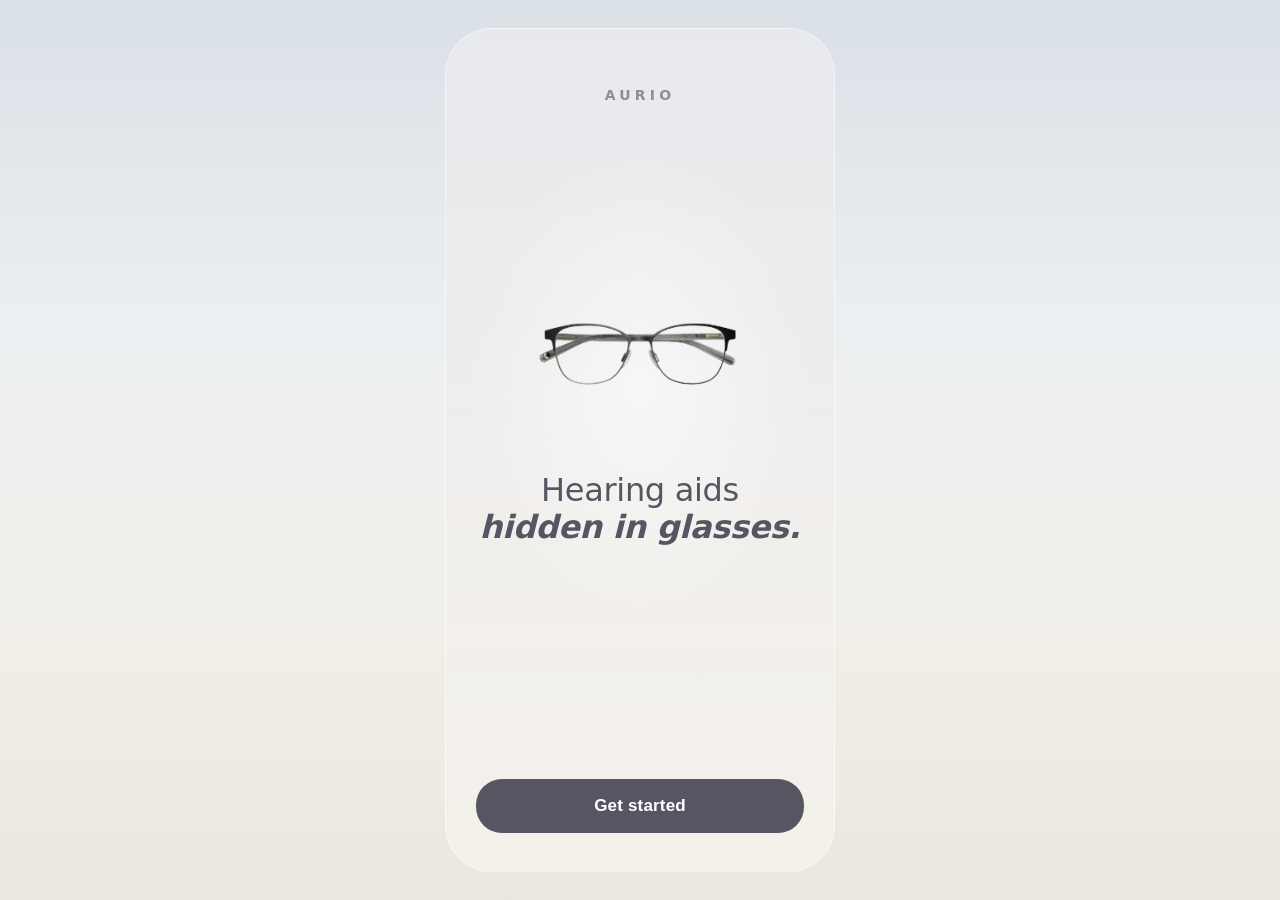
==== commit 2ebee4c0: "fix: Noto Sans SC for device name/numbers, revert Media page, drop all shadows - Font: replace Monts" ====
--- a/index.html
+++ b/index.html
@@ -12,6 +12,21 @@
   <link rel="preload" as="image" href="启动页背景图.webp" fetchpriority="high">
   <link rel="preload" as="image" href="产品图.png" fetchpriority="high">
   <style>
+    /* Noto Sans SC — used for the device name ("Aurio Smart") + the big volume number */
+    @font-face {
+      font-family: "Noto Sans SC";
+      font-style: normal;
+      font-weight: 700;
+      font-display: swap;
+      src: url("fonts/notosanssc-700-normal-latin.woff2") format("woff2");
+    }
+    @font-face {
+      font-family: "Noto Sans SC";
+      font-style: normal;
+      font-weight: 800;
+      font-display: swap;
+      src: url("fonts/notosanssc-800-normal-latin.woff2") format("woff2");
+    }
     :root {
       --font-system: -apple-system, BlinkMacSystemFont, "SF Pro Text", "SF Pro Display", system-ui, sans-serif;
       --txt-dark: #18212d;
@@ -48,7 +63,7 @@
       align-items: flex-start;
       justify-content: space-between;
       gap: 12px;
-      box-shadow: 0 10px 26px rgba(26, 26, 26, 0.28);
+      box-shadow: none;
       backdrop-filter: blur(8px);
       -webkit-backdrop-filter: blur(8px);
     }
@@ -114,7 +129,7 @@
       --bg-orb-b-x: 48%;
       --bg-orb-b-y: 66%;
       background: linear-gradient(180deg, var(--bg-base-top) 0%, var(--bg-base-mid) 44%, var(--bg-base-bottom) 100%);
-      box-shadow: 0 24px 72px rgba(12, 24, 39, 0.26);
+      box-shadow: none;
       display: grid;
       grid-template-rows: 1fr auto;
       transition: --bg-base-top 0.9s ease, --bg-base-mid 0.9s ease, --bg-base-bottom 0.9s ease, --bg-orb-a 0.9s ease, --bg-orb-b 0.9s ease, --bg-orb-a-x 0.9s ease, --bg-orb-a-y 0.9s ease, --bg-orb-b-x 0.9s ease, --bg-orb-b-y 0.9s ease;
@@ -335,9 +350,7 @@
     .chip.disconnected {
       background: rgba(255, 75, 58, 0.08);
       border-color: rgba(255, 75, 58, 0.28);
-      box-shadow:
-        inset 0 1px 0 rgba(255, 255, 255, 0.12),
-        0 2px 10px rgba(255, 75, 58, 0.10);
+      box-shadow: none;
       backdrop-filter: blur(12px) saturate(110%);
       -webkit-backdrop-filter: blur(12px) saturate(110%);
       color: rgba(180, 80, 70, 0.92);
@@ -345,7 +358,7 @@
     }
     .chip.disconnected .led {
       background: #FF4B3A;
-      box-shadow: 0 0 0 4px rgba(255, 75, 58, 0.18);
+      box-shadow: none;
       animation: ledBlink 1.4s ease-in-out infinite;
     }
     @keyframes ledBlink {
@@ -357,7 +370,7 @@
     .chip.connecting {
       background: rgba(255, 255, 255, 0.82);
       border-color: transparent;
-      box-shadow: 0 0 0 0.5px rgba(26,26,26,0.04);
+      box-shadow: none;
       color: rgba(27, 46, 74, 0.72);
       font-weight: 600;
       position: relative;
@@ -395,9 +408,7 @@
       border-radius: 18px;
       background: rgba(255, 75, 58, 0.08);
       border: 1px solid rgba(255, 75, 58, 0.28);
-      box-shadow:
-        inset 0 1px 0 rgba(255, 255, 255, 0.12),
-        0 2px 10px rgba(255, 75, 58, 0.10);
+      box-shadow: none;
       backdrop-filter: blur(12px) saturate(110%);
       -webkit-backdrop-filter: blur(12px) saturate(110%);
       align-items: center;
@@ -417,7 +428,7 @@
       height: 10px;
       border-radius: 50%;
       background: #FF4B3A;
-      box-shadow: 0 0 0 5px rgba(255, 75, 58, 0.18);
+      box-shadow: none;
       flex-shrink: 0;
       animation: ledBlink 1.4s ease-in-out infinite;
     }
@@ -425,7 +436,7 @@
     .conn-pill.connecting {
       background: rgba(255, 255, 255, 0.82);
       border-color: transparent;
-      box-shadow: 0 0 0 0.5px rgba(26,26,26,0.04);
+      box-shadow: none;
       color: rgba(27, 46, 74, 0.72);
     }
     .conn-pill.connecting .conn-dot {
@@ -562,10 +573,7 @@
       border-radius: 4px;
       border: 1.2px solid rgba(255,255,255,0.55);
       background: linear-gradient(180deg, rgba(255,255,255,0.38) 0%, rgba(255,255,255,0.13) 100%);
-      box-shadow:
-        0 1px 2px rgba(26,26,26,0.07),
-        inset 0 1px 2px rgba(255,255,255,0.22),
-        inset 0 -1px 2px rgba(26,26,26,0.04);
+      box-shadow: none;
       backdrop-filter: blur(8px) saturate(160%);
       -webkit-backdrop-filter: blur(8px) saturate(160%);
       padding: 1.5px;
@@ -584,7 +592,7 @@
       position: absolute;
       right: -3px;
       top: 3px;
-      box-shadow: 0 0 2px 0 rgba(26,26,26,0.10);
+      box-shadow: none;
     }
 
     .battery i {
@@ -593,7 +601,7 @@
       height: 100%;
       border-radius: 2px;
       background: linear-gradient(90deg, #aeea8b 0%, #e6e6e6 100%);
-      box-shadow: 0 0 2px 0 rgba(26,26,26,0.10);
+      box-shadow: none;
     }
 
     /* ── Header ── */
@@ -611,9 +619,9 @@
       line-height: 1.15;
       font-weight: 700;
       letter-spacing: 0;
-      font-family: "Noto Serif", Georgia, "Songti SC", serif;
+      font-family: "Noto Sans SC", -apple-system, BlinkMacSystemFont, "Segoe UI", Helvetica, Arial, sans-serif;
       color: var(--blue-deep);
-      text-shadow: 0 1px 0 rgba(255, 255, 255, 0.35);
+      text-shadow: none;
       position: relative;
       z-index: 1;
     }
@@ -635,10 +643,7 @@
       background: linear-gradient(180deg, rgba(255, 255, 255, 0.48) 0%, rgba(244, 247, 250, 0.18) 100%);
       backdrop-filter: blur(22px) saturate(150%);
       -webkit-backdrop-filter: blur(22px) saturate(150%);
-      box-shadow:
-        inset 0 1px 0 rgba(255, 255, 255, 0.7),
-        inset 0 -1px 0 rgba(255, 255, 255, 0.16),
-        0 8px 20px rgba(160, 171, 187, 0.14);
+      box-shadow: none;
       display: inline-flex;
       align-items: center;
       justify-content: center;
@@ -655,7 +660,7 @@
       height: 10px;
       border-radius: 50%;
       background: #20bd98;
-      box-shadow: 0 0 0 5px rgba(32, 189, 152, 0.12);
+      box-shadow: none;
       flex-shrink: 0;
     }
 
@@ -719,7 +724,7 @@
       border-radius: 14px;
       background: rgba(255, 255, 255, 0.78);
       border: 1px solid rgba(255, 255, 255, 0.6);
-      box-shadow: 0 2px 8px rgba(26, 26, 26, 0.04);
+      box-shadow: none;
       transition: background 300ms ease;
     }
 
@@ -734,12 +739,12 @@
 
     .media-status-dot.active-call {
       background: #34c759;
-      box-shadow: 0 0 0 4px rgba(52, 199, 89, 0.16);
+      box-shadow: none;
     }
 
     .media-status-dot.active-stream {
       background: #5e8fd4;
-      box-shadow: 0 0 0 4px rgba(94, 143, 212, 0.16);
+      box-shadow: none;
     }
 
     .media-status-text {
@@ -777,21 +782,20 @@
     .media-section-tabs {
       display: grid;
       grid-template-columns: 1fr 1fr;
-      gap: 4px;
-      background: var(--seg-track);
-      border-radius: 16px;
-      padding: 4px;
-      box-shadow: inset 0 1px 3px rgba(40, 52, 74, 0.08);
+      gap: 0;
+      background: rgba(120, 120, 128, 0.12);
+      border-radius: 9px;
+      padding: 2px;
     }
 
     .media-section-tab {
       border: 0;
       background: transparent;
-      border-radius: 13px;
-      padding: 10px 0;
-      font-size: 15px;
+      border-radius: 7px;
+      padding: 7px 0;
+      font-size: 14px;
       font-weight: 620;
-      color: #566072;
+      color: #636366;
       cursor: pointer;
       transition: all 200ms ease;
       position: relative;
@@ -800,8 +804,7 @@
     .media-section-tab.active {
       background: #fff;
       color: var(--blue-deep);
-      font-weight: 700;
-      box-shadow: 0 2px 6px rgba(40, 52, 74, 0.14), 0 1px 2px rgba(40, 52, 74, 0.10);
+      box-shadow: none;
     }
 
     /* Section panels */
@@ -811,22 +814,21 @@
 
     .media-panel.active {
       display: grid;
-      gap: 12px;
+      gap: 14px;
     }
 
     /* Transparency / compensation segmented controls */
     .media-card {
-      background: var(--card-surface);
-      border-radius: var(--card-radius);
-      border: 1px solid var(--card-border-c);
-      box-shadow: var(--shadow-card);
-      padding: 16px 12px;
+      background: #ffffff;
+      border-radius: 16px;
+      border: 1px solid var(--card-line);
+      box-shadow: none;
+      padding: 20px;
     }
 
     .media-card-title {
-      font-size: 20px;
-      font-weight: 700;
-      letter-spacing: -0.2px;
+      font-size: 16px;
+      font-weight: 600;
       color: var(--blue-deep);
       margin: 0 0 14px;
     }
@@ -834,11 +836,9 @@
     .media-seg {
       display: grid;
       gap: 4px;
-      background: var(--seg-track);
-      border-radius: 16px;
+      background: #eeeeee;
+      border-radius: 14px;
       padding: 4px;
-      margin: 0 -5px;
-      box-shadow: inset 0 1px 3px rgba(40, 52, 74, 0.08);
     }
 
     .media-seg.four-col {
@@ -851,11 +851,11 @@
 
     .media-seg-btn {
       border: 0;
-      border-radius: 13px;
+      border-radius: 11px;
       padding: 14px 4px;
       background: transparent;
-      color: #566072;
-      font-size: 15px;
+      color: #86868b;
+      font-size: 13px;
       font-weight: 600;
       cursor: pointer;
       transition: background 280ms ease, color 280ms ease, box-shadow 280ms ease, transform 140ms ease;
@@ -869,48 +869,47 @@
 
     .media-seg-btn.active {
       background: #ffffff;
-      color: var(--blue-deep);
-      font-weight: 700;
-      box-shadow: 0 2px 6px rgba(40, 52, 74, 0.14), 0 1px 2px rgba(40, 52, 74, 0.10);
+      color: #1d1d1f;
+      box-shadow: none;
     }
 
     .media-seg-labels {
       display: flex;
       justify-content: space-between;
-      padding: 0 7px;
+      padding: 0 2px;
       margin-top: 6px;
     }
 
     .media-seg-labels span {
-      font-size: 12px;
-      color: #6a7280;
+      font-size: 11px;
+      color: #a0a4ab;
       font-weight: 550;
     }
 
     /* ── Media tone card (non-collapsible, compact) ── */
     .media-tone-card {
       padding: 0;
-      background: var(--card-surface) !important;
+      background: #ffffff !important;
       overflow: visible;
-      border: 1px solid var(--card-border-c);
+      border: 1px solid rgba(232, 234, 238, 0.7);
       backdrop-filter: none;
       -webkit-backdrop-filter: none;
     }
 
     .media-tone-card .card-head {
-      padding: 16px 12px 0;
+      padding: 16px 18px 0;
       display: flex;
       justify-content: space-between;
       align-items: center;
     }
 
     .media-tone-card .card-title {
-      color: var(--blue-deep);
-      font-size: 20px;
+      color: #1f1f23;
+      font-size: 18px;
       line-height: 1;
       letter-spacing: -0.2px;
       margin: 0;
-      font-weight: 700;
+      font-weight: 600;
     }
 
     .media-tone-card .card-icon {
@@ -967,7 +966,7 @@
       background: var(--card-bg);
       border-radius: var(--card-radius);
       border: 1px solid var(--card-border-c);
-      box-shadow: var(--shadow-card);
+      box-shadow: none;
       backdrop-filter: blur(14px) saturate(130%);
       -webkit-backdrop-filter: blur(14px) saturate(130%);
     }
@@ -1084,7 +1083,7 @@
       background: #fff;
       position: absolute;
       transform: translate(-50%, -50%);
-      box-shadow: 0 1px 4px rgba(26,26,26,0.18), 0 0 0 1px rgba(26,26,26,0.04);
+      box-shadow: none;
       transition: left 240ms ease, top 240ms ease, box-shadow 150ms ease, transform 150ms ease, width 200ms ease, height 200ms ease, border-radius 200ms ease;
       cursor: grab;
       z-index: 2;
@@ -1101,7 +1100,7 @@
 
     .knob.muted {
       background: #fff;
-      box-shadow: 0 1px 4px rgba(26,26,26,0.18), 0 0 0 1px rgba(26,26,26,0.04);
+      box-shadow: none;
     }
 
     .knob.muted::after {
@@ -1110,7 +1109,7 @@
     }
 
     .knob.pressed {
-      box-shadow: 0 0 0 10px rgba(174, 180, 187, 0.32), 0 2px 8px rgba(72, 74, 77, 0.22);
+      box-shadow: none;
       transform: translate(-50%, -50%) scale(1.12);
     }
 
@@ -1121,7 +1120,7 @@
 
     .volume-num {
       margin-top: -76px;
-      font-family: -apple-system, BlinkMacSystemFont, "SF Pro Display", "PingFang SC", "Helvetica Neue", sans-serif;
+      font-family: "Noto Sans SC", -apple-system, BlinkMacSystemFont, "SF Pro Display", "PingFang SC", "Helvetica Neue", sans-serif;
       font-size: 56px;
       font-weight: 700;
       color: var(--blue-deep);
@@ -1133,7 +1132,7 @@
     }
 
     .volume-num.muted {
-      font-family: -apple-system, BlinkMacSystemFont, "Segoe UI", Helvetica, Arial, sans-serif;
+      font-family: "Noto Sans SC", -apple-system, BlinkMacSystemFont, "Segoe UI", Helvetica, Arial, sans-serif;
       font-size: 48px;
       color: #9EA3AD;
       font-weight: 800;
@@ -1186,14 +1185,14 @@
       border-radius: 50%;
       background: rgba(239, 240, 243, 0.92);
       border: 1px solid rgba(225, 228, 234, 0.6);
-      box-shadow: 0 2px 8px rgba(17, 31, 47, 0.06);
+      box-shadow: none;
       position: relative;
       transition: box-shadow 120ms ease, transform 120ms ease, background 120ms ease;
     }
 
     .round-btn:active .disc {
       background: #e2e4e8;
-      box-shadow: inset 0 1px 4px rgba(26,26,26,0.08);
+      box-shadow: none;
       transform: scale(0.92);
     }
 
@@ -1258,7 +1257,7 @@
     }
     .volume-card.muted .knob {
       background: #fff;
-      box-shadow: 0 1px 4px rgba(26,26,26,0.18), 0 0 0 1px rgba(26,26,26,0.04);
+      box-shadow: none;
     }
     .volume-card.muted .knob::after {
       background: #F3F3F3;
@@ -1376,7 +1375,7 @@
       border-radius: 50%;
       background: #fff;
       transform: translateY(-50%);
-      box-shadow: 0 2px 6px rgba(26, 26, 26, 0.15), 0 0 0 0.5px rgba(26, 26, 26, 0.04);
+      box-shadow: none;
       display: grid;
       place-items: center;
       z-index: 3;
@@ -1390,7 +1389,7 @@
       font-variant-numeric: tabular-nums;
     }
     .hslider-knob.pressed {
-      box-shadow: 0 0 0 8px rgba(174, 180, 187, 0.22), 0 3px 12px rgba(26, 26, 26, 0.12);
+      box-shadow: none;
       transform: translateY(-50%) scale(1.10);
       cursor: grabbing;
       transition: left 0ms,
@@ -1558,17 +1557,17 @@
     .tone-ear-tab.active {
       background: #ffffff;
       color: var(--txt-dark);
-      box-shadow: 0 1px 4px rgba(36, 47, 60, 0.12);
+      box-shadow: none;
     }
 
     .tone-ear-tab.active.ear-left {
       color: var(--txt-dark);
-      box-shadow: 0 1px 4px rgba(36, 47, 60, 0.12);
+      box-shadow: none;
     }
 
     .tone-ear-tab.active.ear-right {
       color: var(--txt-dark);
-      box-shadow: 0 1px 4px rgba(36, 47, 60, 0.12);
+      box-shadow: none;
     }
 
     #eqCurveSvg,
@@ -1603,7 +1602,7 @@
       stroke: #fff;
       stroke-width: 8;
       paint-order: stroke fill;
-      filter: drop-shadow(0 2px 6px rgba(26, 26, 26, 0.15));
+      filter: none;
       transform-box: fill-box;
       transform-origin: center;
       transition: filter 150ms ease, transform 150ms ease;
@@ -1614,7 +1613,7 @@
     }
 
     .eq-pt.pressed {
-      filter: drop-shadow(0 3px 12px rgba(26, 26, 26, 0.12));
+      filter: none;
       transform: scale(1.12);
     }
 
@@ -1706,7 +1705,7 @@
     .tone-reset-btn {
       background: #f2f2f7;
       color: #3d5a82;
-      box-shadow: inset 0 1px 0 rgba(255,255,255,0.6), inset 0 -1px 0 rgba(36,47,60,0.02);
+      box-shadow: none;
     }
 
     .tone-reset-btn:hover {
@@ -1716,7 +1715,7 @@
     .tone-fav-btn {
       background: #2f4a6b;
       color: #ffffff;
-      box-shadow: 0 2px 8px rgba(47,74,107,0.15);
+      box-shadow: none;
     }
 
     .tone-fav-btn:hover {
@@ -1725,7 +1724,7 @@
 
     .tone-fav-btn.saved {
       background: #34c759;
-      box-shadow: 0 2px 8px rgba(52,199,89,0.25);
+      box-shadow: none;
     }
 
     .tone-list {
@@ -1804,13 +1803,13 @@
       border-radius: 50%;
       border: 3px solid #f4f6f8;
       background: var(--blue-deep);
-      box-shadow: 0 0 0 4px rgba(176, 181, 188, 0.44), var(--shadow-thumb);
+      box-shadow: none;
       cursor: pointer;
       transition: box-shadow 150ms ease, transform 150ms ease;
     }
 
     input[type="range"]:active::-webkit-slider-thumb {
-      box-shadow: 0 0 0 14px rgba(176, 181, 188, 0.38), var(--shadow-thumb);
+      box-shadow: none;
       transform: scale(1.1);
     }
 
@@ -1969,13 +1968,13 @@
       border-radius: 50%;
       background: #fff;
       border: none;
-      box-shadow: 0 1px 4px rgba(26, 26, 26, 0.18), 0 0 0 0.5px rgba(26, 26, 26, 0.04);
+      box-shadow: none;
       cursor: pointer;
     }
 
     .split-slider-wrap input[type="range"]:active::-webkit-slider-thumb {
       transform: scale(1.12);
-      box-shadow: 0 2px 8px rgba(26, 26, 26, 0.22), 0 0 0 0.5px rgba(26, 26, 26, 0.04);
+      box-shadow: none;
     }
 
     /* ── Split tone: stacked full-width ── */
@@ -2045,7 +2044,7 @@
       place-items: center;
       color: inherit;
       background: none !important;
-      box-shadow: none !important;
+      box-shadow: none;
       transition: transform 280ms cubic-bezier(0.34, 1.56, 0.64, 1);
     }
 
@@ -2056,7 +2055,7 @@
 
     .tab.active .icon-bg {
       background: none !important;
-      box-shadow: none !important;
+      box-shadow: none;
       transform: scale(1.08);
     }
 
@@ -2270,8 +2269,8 @@
     }
 
     @keyframes autoBreath {
-      0%, 100% { box-shadow: 0 0 0 0   transparent; }
-      50%      { box-shadow: 0 0 0 5px color-mix(in srgb, var(--breath-color), transparent 10%); }
+      0%, 100% { box-shadow: none; }
+      50%      { box-shadow: none; }
     }
 
     /* 下拉：智能程序置顶突出大卡（未选中＝中性，仅保留层级感） */
@@ -2367,15 +2366,14 @@
       flex-shrink: 0;
       line-height: 1;
       padding: 0;
-      box-shadow: inset 0 1px 0 rgba(255,255,255,0.72), 0 3px 8px rgba(16, 34, 55, 0.06);
+      box-shadow: none;
     }
 
     /* Voice focus 2×2 grid */
     .focus-grid {
       display: grid;
       grid-template-columns: 1fr 1fr;
-      gap: 8px;
-      margin: 0 -5px;
+      gap: 10px;
     }
 
     .focus-btn {
@@ -2384,15 +2382,15 @@
       align-items: center;
       justify-content: center;
       gap: 8px;
-      min-height: 86px;
-      padding: 14px 12px;
-      border: 1px solid rgba(40, 52, 74, 0.05);
-      border-radius: 18px;
+      min-height: 116px;
+      padding: 18px 12px;
+      border: 0;
+      border-radius: 20px;
       position: relative;
       overflow: hidden;
-      background: #f2efea;
-      color: #46505f;
-      font-size: 15px;
+      background: #f0f0ef;
+      color: #5c6670;
+      font-size: 14px;
       font-weight: 600;
       cursor: pointer;
       transition: all 200ms ease;
@@ -2422,8 +2420,8 @@
     .focus-btn.active {
       background: #183b5f;
       color: rgba(255,255,255,0.98);
-      box-shadow: 0 10px 20px rgba(136, 145, 157, 0.16);
-      text-shadow: 0 1px 2px rgba(60, 67, 78, 0.18);
+      box-shadow: none;
+      text-shadow: none;
     }
 
     .focus-btn.active::before {
@@ -2591,23 +2589,21 @@
     }
 
     .focus-btn svg {
-      opacity: 0.95;
+      opacity: 0.85;
     }
 
     .focus-btn.active svg {
       opacity: 1;
-      filter: drop-shadow(0 1px 2px rgba(64, 72, 84, 0.12));
+      filter: none;
     }
 
     /* Mode buttons */
     .noise-mode-buttons {
       display: grid;
       gap: 4px;
-      background: var(--seg-track);
-      border-radius: 16px;
+      background: #eeeeee;
+      border-radius: 14px;
       padding: 4px;
-      margin: 0 -5px;
-      box-shadow: inset 0 1px 3px rgba(40, 52, 74, 0.08);
     }
 
     .noise-mode-buttons.three-col {
@@ -2621,9 +2617,9 @@
     .mode-btn {
       padding: 14px 12px;
       border: 0;
-      border-radius: 13px;
+      border-radius: 11px;
       background: transparent;
-      color: #566072;
+      color: #86868b;
       font-size: 15px;
       font-weight: 600;
       cursor: pointer;
@@ -2637,9 +2633,8 @@
 
     .mode-btn.active {
       background: #ffffff;
-      color: var(--blue-deep);
-      font-weight: 700;
-      box-shadow: 0 2px 6px rgba(40, 52, 74, 0.14), 0 1px 2px rgba(40, 52, 74, 0.10);
+      color: #1d1d1f;
+      box-shadow: none;
     }
 
     .noise-cancel-card {
@@ -2700,7 +2695,7 @@
     #noiseUltimateBtn.active {
       background: #102b46;
       color: #ffffff;
-      box-shadow: 0 1px 4px rgba(16, 43, 70, 0.22), 0 5px 14px rgba(16, 43, 70, 0.16);
+      box-shadow: none;
     }
 
     /* Gloss sweep — white sheen passes diagonally */
@@ -2953,7 +2948,7 @@
     .pair-back:active { opacity: .55; }
     .pair-status { margin: 12px 0 2px; font-size: 13px; color: #8A8A8E; font-weight: 600; letter-spacing: .2px; transition: color .3s ease; }
     .pair-sheet[data-stage="done"] .pair-status { color: #1A8A55; }
-    .pair-name { margin: 0 0 2px; font-size: 22px; font-weight: 700; color: #1A1A1C; letter-spacing: -0.3px; }
+    .pair-name { margin: 0 0 2px; font-size: 22px; font-weight: 700; color: #1A1A1C; letter-spacing: -0.3px; font-family: "Noto Sans SC", var(--font-system); }
     .pair-hero {
       position: relative; width: 210px; height: 168px;
       display: flex; align-items: center; justify-content: center; margin: 6px 0 2px;
@@ -3011,7 +3006,7 @@
     .pair-ear i { width: 8px; height: 8px; border-radius: 50%; background: #C9CDD3; transition: background .3s ease, box-shadow .3s ease; }
     .pair-ear.connecting i { background: #565663; animation: ob-pulse 1s ease-in-out infinite; }
     .pair-ear.bonded { color: #1A8A55; }
-    .pair-ear.bonded i { background: #2BB673; box-shadow: 0 0 0 3px rgba(43,182,115,0.18); animation: none; }
+    .pair-ear.bonded i { background: #2BB673; box-shadow: none; animation: none; }
 
     .pair-dots { display: flex; gap: 7px; margin: 14px 0 16px; }
     .pair-dots span { width: 7px; height: 7px; border-radius: 50%; background: #C9CDD3; transition: background .3s ease, width .3s ease; }
@@ -3029,7 +3024,7 @@
 
     /* Connected pill state (post-pairing) */
     .conn-pill.connected .conn-dot {
-      background: #2BB673; box-shadow: 0 0 0 5px rgba(43,182,115,0.16); animation: none;
+      background: #2BB673; box-shadow: none; animation: none;
     }
 
     @keyframes ob-fade { from { opacity: 0; } to { opacity: 1; } }
@@ -3039,7 +3034,7 @@
     @keyframes ob-ring { 0% { transform: scale(.3); opacity: 0; } 12% { opacity: .5; } 100% { transform: scale(2.2); opacity: 0; } }
     @keyframes ob-core-pulse { 0%, 100% { transform: scale(.8); opacity: .5; } 50% { transform: scale(1); opacity: 1; } }
     @keyframes ob-spin { to { transform: rotate(360deg); } }
-    @keyframes ob-pulse { 0%, 100% { box-shadow: 0 0 0 0 rgba(86,86,99,0.4); } 50% { box-shadow: 0 0 0 4px rgba(86,86,99,0); } }
+    @keyframes ob-pulse { 0%, 100% { box-shadow: none; } 50% { box-shadow: none; } }
     @media (prefers-reduced-motion: reduce) {
       .pair-ring, .pair-spinner, .pair-core { animation: none !important; opacity: 0 !important; }
       /* no scan motion → just show the device */
@@ -3076,7 +3071,7 @@
     .splash-glasses {
       position: relative; z-index: 1;
       width: 86%; max-width: 348px; height: auto;
-      filter: drop-shadow(0 18px 30px rgba(60,58,66,0.16));
+      filter: none;
       will-change: transform;
       animation: splash-float 6s ease-in-out .9s infinite;
     }
@@ -3090,11 +3085,11 @@
       width: 100%; max-width: 366px; padding: 17px; border: 0; border-radius: 26px;
       background: #565663; color: #fff; font-size: 17px; font-weight: 600;
       letter-spacing: 0.01em; cursor: pointer; margin-top: 26px;
-      box-shadow: 0 12px 26px rgba(86,86,99,0.28);
+      box-shadow: none;
       animation: splash-rise .8s cubic-bezier(.22,1,.36,1) .22s both;
       transition: transform .15s ease, box-shadow .2s ease, background .2s ease;
     }
-    .splash-cta:active { transform: scale(0.98); box-shadow: 0 6px 16px rgba(86,86,99,0.24); }
+    .splash-cta:active { transform: scale(0.98); box-shadow: none; }
     @keyframes splash-float { 0%, 100% { transform: translateY(0); } 50% { transform: translateY(-9px); } }
     @keyframes splash-rise { from { opacity: 0; transform: translateY(18px); } to { opacity: 1; transform: none; } }
     @media (prefers-reduced-motion: reduce) {
@@ -3157,8 +3152,8 @@
       -webkit-tap-highlight-color: transparent;
       transition: transform .15s ease, background .2s ease;
     }
-    .gr-btn-primary { background: #565663; color: #fff; box-shadow: 0 12px 26px rgba(86,86,99,0.26); }
-    .gr-btn-primary:active { transform: scale(.98); box-shadow: 0 6px 16px rgba(86,86,99,0.22); }
+    .gr-btn-primary { background: #565663; color: #fff; box-shadow: none; }
+    .gr-btn-primary:active { transform: scale(.98); box-shadow: none; }
     .gr-btn-secondary { background: #F1F1F3; color: #1A1A1C; font-size: 16px; }
     .gr-btn-secondary:active { transform: scale(.98); background: #E7E7EA; }
     @keyframes gr-rise { from { opacity: 0; transform: translateY(10px); } to { opacity: 1; transform: none; } }
